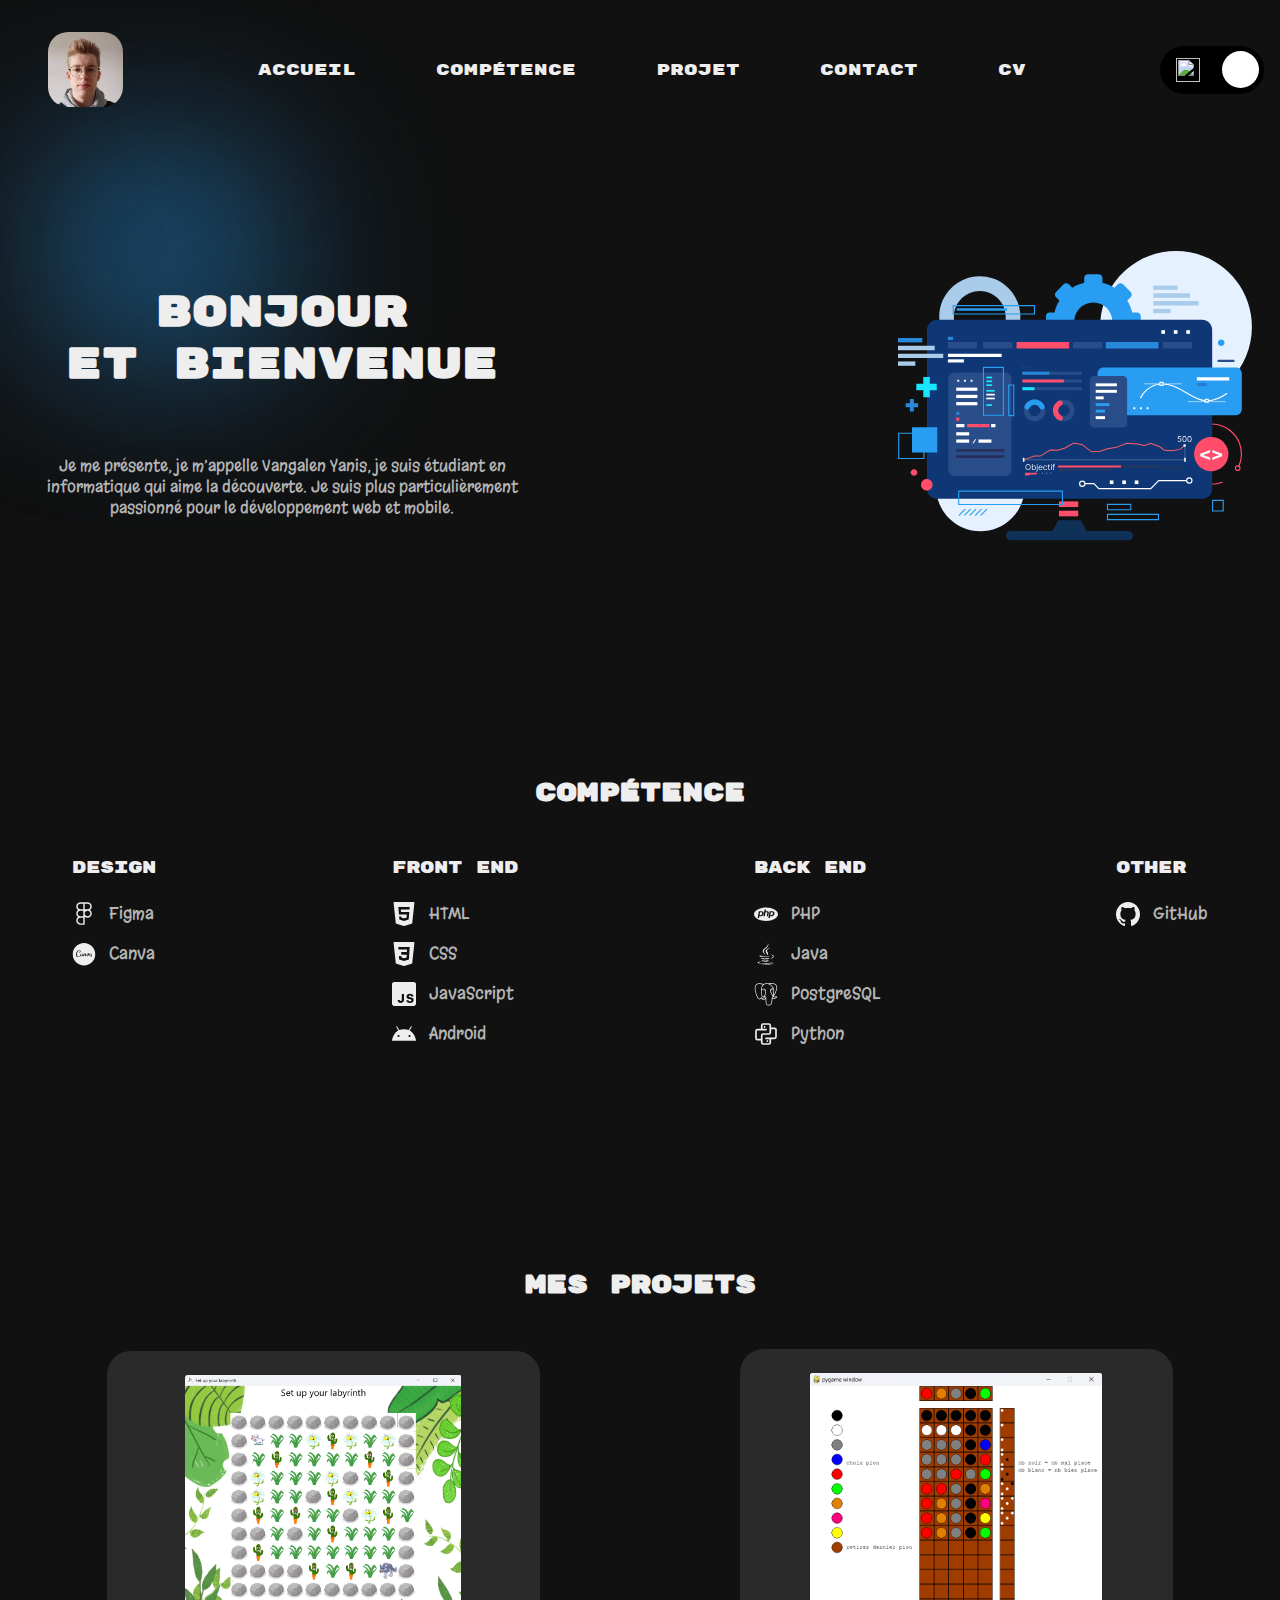
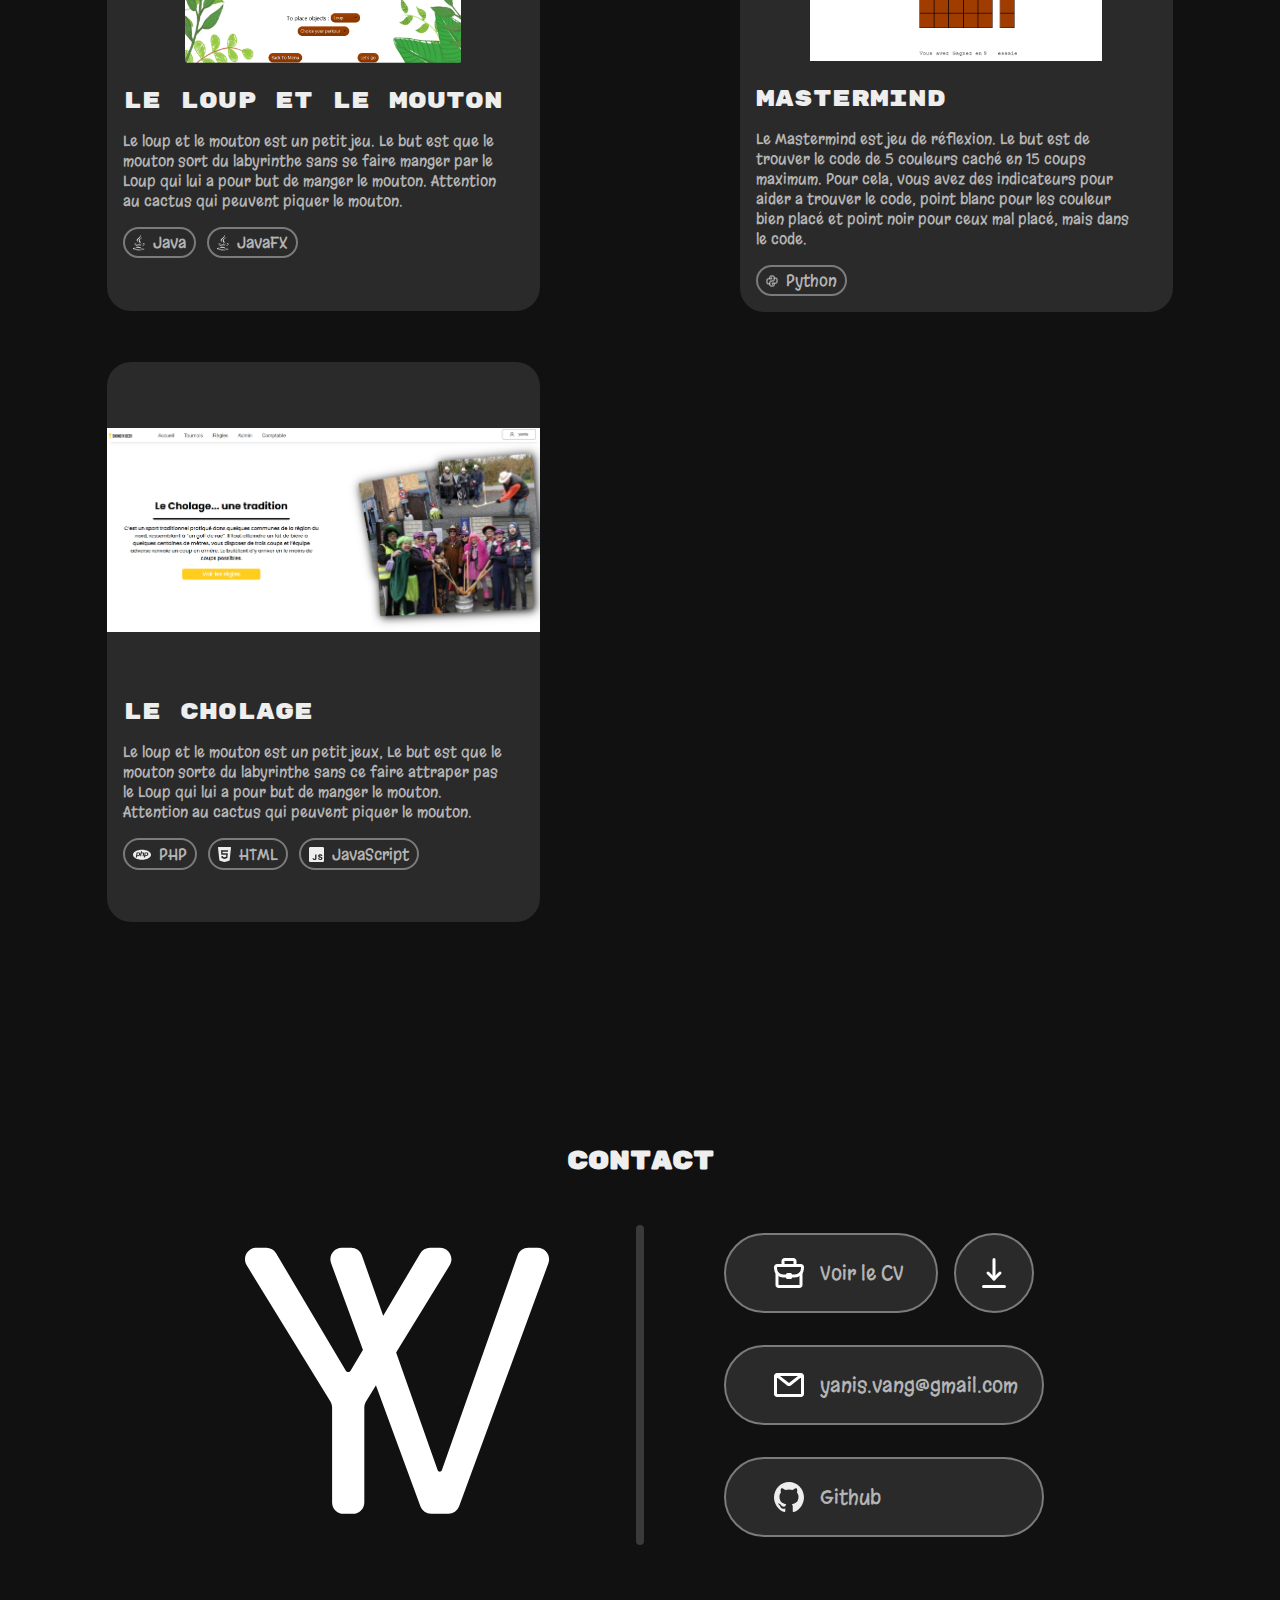
==== index.html @ 0058ab24 "Bug bouton darkmode régler" ====
<!DOCTYPE html>
<html lang="fr">
<head>
    <meta charset="UTF-8">
    <meta name="viewport" content="width=device-width, initial-scale=1.0">
    <link rel="stylesheet" href="style.css">
    <link rel="shortcut icon" href="images/Vector.svg" type="image/x-icon">
    <title>Portfolio</title>
    <script src="script.js"></script>
</head>
<body>
<!--
    <div class="cursor" id="cursor"></div>-->
    <nav id="top">
        <div class="nav-picture">
            <div id="menu"></div>
            <a href="#">
                <img src="images/Photo.jpeg" id="imgHead">
            </a>
        </div>


        <ul class="nav-link">
            <li id="link1" class="link"><a onclick="script.scrollTo(1)" href="#">Accueil</a></li>
            <li id="link2" class="link"><a onclick="script.scrollTo(2)" href="#">Compétence</a></li>
            <li id="link3" class="link"><a onclick="script.scrollTo(3)" href="#">Projet</a></li>
            <li id="link4" class="link"><a onclick="script.scrollTo(4)" href="#">Contact</a></li>
            <li class="link"><a href="CV.html">CV</a></li>
        </ul>
        <div id="darkMode" onclick="script.changeMode()">
            <img src="images/moon.svg" id="imgMoonBtnDarkMode">
            <div id="darkModeBtn" class="modeDark"></div>
            <img src="images/sun.svg" id="imgSunBtnDarkMode">
        </div>
    </nav>

    <header id="head" class="header">
        <div class="info">
            <h1>Bonjour <br> et bienvenue</h1>
            <p>Je me présente, je m’appelle Vangalen Yanis, je suis étudiant en informatique qui aime la découverte. Je suis plus particulièrement passionné pour le développement web et mobile.</p>
        </div>
        <div class="header-picture">
            <img src="images/OBJECTS.svg">
        </div>
        <div class="container">
            <div class="box" id="box1"></div>
            <div class="box" id="box2"></div>
        </div>
    </header>

    <section id="competence" class="competence">
        <h1 class="competenceTitle">Compétence</h1>
        <div class="competenceInfo">
            <div class="competenceCat">
                <p class="classTitle">design</p>
                <div class="item">
                    <svg width="11" height="17" viewBox="0 0 11 17" fill="none" xmlns="http://www.w3.org/2000/svg">
                        <path d="M8 5.67218H3M8 5.67218C8.66304 5.67218 9.29893 5.40879 9.76777 4.93995C10.2366 4.47111 10.5 3.83522 10.5 3.17218C10.5 2.50914 10.2366 1.87325 9.76777 1.40441C9.29893 0.935572 8.66304 0.67218 8 0.67218H3M8 5.67218C8.66304 5.67218 9.29893 5.93557 9.76777 6.40441C10.2366 6.87325 10.5 7.50914 10.5 8.17218C10.5 8.83522 10.2366 9.47111 9.76777 9.93995C9.29893 10.4088 8.66304 10.6722 8 10.6722C7.33696 10.6722 6.70107 10.4088 6.23223 9.93995C5.76339 9.47111 5.5 8.83522 5.5 8.17218C5.5 7.50914 5.76339 6.87325 6.23223 6.40441C6.70107 5.93557 7.33696 5.67218 8 5.67218ZM3 5.67218C2.33696 5.67218 1.70107 5.40879 1.23223 4.93995C0.763392 4.47111 0.5 3.83522 0.5 3.17218C0.5 2.50914 0.763392 1.87325 1.23223 1.40441C1.70107 0.935572 2.33696 0.67218 3 0.67218M3 5.67218H5.5M3 5.67218C2.33696 5.67218 1.70107 5.93557 1.23223 6.40441C0.763392 6.87325 0.5 7.50914 0.5 8.17218C0.5 8.83522 0.763392 9.47111 1.23223 9.93995C1.70107 10.4088 2.33696 10.6722 3 10.6722M3 0.67218H5.5V5.67218M5.5 5.67218V10.6722M3 10.6722H5.5M3 10.6722C2.33696 10.6722 1.70107 10.9356 1.23223 11.4044C0.763392 11.8733 0.5 12.5091 0.5 13.1722C0.5 13.8352 0.763392 14.4711 1.23223 14.9399C1.70107 15.4088 2.33696 15.6722 3 15.6722H5.5V10.6722" stroke="#EEEEEE" stroke-linecap="round" stroke-linejoin="round"/>
                    </svg>
                    <p>Figma</p>
                </div>
                <div class="item">
                    <svg width="15" height="16" viewBox="0 0 15 16" fill="none" xmlns="http://www.w3.org/2000/svg">
                        <path d="M7.5 0.67218C3.35813 0.67218 0 4.03031 0 8.17218C0 12.3141 3.35813 15.6722 7.5 15.6722C11.6419 15.6722 15 12.3141 15 8.17218C15 4.03031 11.6419 0.67218 7.5 0.67218ZM4.35125 5.47218C4.8225 5.47218 5.18687 5.81531 5.22937 6.22218C5.2725 6.58656 5.1225 6.90781 4.71563 7.10093C4.50125 7.20781 4.41562 7.20843 4.3725 7.14405C4.35125 7.10093 4.3725 7.05843 4.41563 7.01531C4.80125 6.69406 4.80125 6.43656 4.75812 6.07281C4.73688 5.83656 4.56563 5.68655 4.39375 5.68655C3.64375 5.68655 2.5725 7.35781 2.7225 8.57968C2.78688 9.05093 3.06562 9.60843 3.66562 9.60843C3.85812 9.60843 4.07188 9.54405 4.26562 9.45843C4.57812 9.29343 4.765 9.16468 4.95125 8.95843C4.90562 8.40531 5.39125 7.67968 6.10812 7.67968C6.43 7.67968 6.68687 7.80781 6.70812 8.04406C6.75062 8.36531 6.4725 8.4078 6.38687 8.4078C6.30125 8.4078 6.15062 8.38655 6.15062 8.30155C6.12937 8.2153 6.34375 8.25781 6.3225 8.06531C6.30062 7.93656 6.1725 7.89406 6.04375 7.89406C5.59375 7.89406 5.33687 8.51531 5.40063 8.90093C5.4225 9.07281 5.50812 9.24406 5.68 9.24406C5.80813 9.24406 6.00125 9.05031 6.06563 8.77218C6.10813 8.57968 6.28 8.45093 6.43 8.45093C6.49375 8.45093 6.53625 8.47218 6.55813 8.55781V8.64406C6.53688 8.72968 6.4725 8.98656 6.49437 9.05093C6.49437 9.09406 6.51562 9.15781 6.60063 9.15781C6.65812 9.15781 6.87313 9.04531 7.08625 8.87093C7.15938 8.50218 7.24437 8.05968 7.24437 8.0228C7.26562 7.8728 7.33 7.72281 7.63 7.72281C7.69438 7.72281 7.73688 7.74405 7.75813 7.82968V7.91593L7.67313 8.30155C7.95125 7.93718 8.35875 7.68031 8.61562 7.68031C8.72312 7.68031 8.80875 7.74406 8.80875 7.85156C8.80875 7.91593 8.80875 8.0228 8.76562 8.1303C8.68 8.36593 8.5725 8.7303 8.50812 9.05155C8.50812 9.13718 8.53 9.22281 8.6375 9.22281C8.74437 9.22281 9.06563 9.09406 9.3225 8.75156L9.32687 8.74906C9.32563 8.70656 9.3225 8.6653 9.3225 8.6228C9.3225 8.36593 9.34438 8.15156 9.3875 8.00156C9.43 7.83031 9.64438 7.68031 9.77313 7.68031C9.8375 7.68031 9.90125 7.72343 9.90125 7.78718C9.90125 7.80905 9.90125 7.85156 9.88 7.87281C9.79437 8.15156 9.73 8.40843 9.73 8.66593C9.73 8.81593 9.75125 9.02968 9.79375 9.15843C9.79375 9.17968 9.81562 9.20156 9.8375 9.20156C9.88 9.20156 10.18 8.92343 10.3938 8.55906C10.2013 8.43031 10.0938 8.21593 10.0938 7.95906C10.0938 7.50906 10.3725 7.27343 10.63 7.27343C10.8444 7.27343 11.0156 7.42343 11.0156 7.72343C11.0156 7.91593 10.9513 8.12968 10.8444 8.32343H10.9081C10.9761 8.32564 11.0438 8.31342 11.1067 8.28756C11.1696 8.26171 11.2263 8.22281 11.2731 8.17343C11.2928 8.14096 11.3221 8.11541 11.3569 8.10031C11.5662 7.83468 11.8756 7.63781 12.2381 7.63781C12.5381 7.63781 12.8156 7.76593 12.8375 8.00156C12.88 8.32343 12.6012 8.38781 12.5156 8.38781L12.5144 8.38656C12.4281 8.38656 12.2788 8.36468 12.2788 8.27906C12.2788 8.19343 12.4719 8.23656 12.45 8.04406C12.4288 7.91531 12.3 7.87218 12.1713 7.87218C11.7425 7.87218 11.465 8.42906 11.5287 8.87906C11.55 9.05093 11.6356 9.24343 11.8069 9.24343C11.9356 9.24343 12.1287 9.05093 12.2144 8.77218C12.2569 8.60093 12.4288 8.45093 12.5787 8.45093C12.6431 8.45093 12.685 8.47218 12.7069 8.55781C12.7069 8.60093 12.7069 8.68655 12.6213 8.96531C12.515 9.15781 12.5144 9.2653 12.5356 9.35093C12.5569 9.52218 12.6425 9.65093 12.7288 9.71531C12.75 9.73656 12.7712 9.77906 12.7712 9.77906C12.7712 9.82218 12.75 9.8653 12.6856 9.8653C12.6644 9.8653 12.6431 9.8653 12.6213 9.84343C12.3 9.71531 12.1713 9.50093 12.1281 9.28656C12 9.43655 11.85 9.52218 11.6781 9.52218C11.4 9.52218 11.1219 9.26531 11.0781 8.94343C11.0658 8.80644 11.0818 8.66839 11.125 8.53781C10.9981 8.61906 10.8612 8.66468 10.7356 8.66468H10.6294C10.35 9.07218 10.05 9.35093 9.83562 9.47906C9.76283 9.51781 9.68237 9.54 9.6 9.54405C9.5575 9.54405 9.49312 9.52218 9.47187 9.47906C9.4125 9.38406 9.37438 9.23406 9.35125 9.06218C9.05062 9.39155 8.63562 9.56531 8.44312 9.56531C8.22875 9.56531 8.10063 9.43655 8.07938 9.22155V8.98656C8.14313 8.51531 8.315 8.23656 8.315 8.15093C8.31441 8.13962 8.3097 8.12892 8.30175 8.12086C8.2938 8.1128 8.28317 8.10793 8.27187 8.10718C8.12187 8.10718 7.62937 8.62218 7.54313 8.96531L7.47875 9.24343C7.43625 9.43655 7.24312 9.56531 7.115 9.56531C7.05062 9.56531 7.0075 9.54343 6.98625 9.45781V9.37218L7.015 9.22656C6.74313 9.42031 6.47125 9.54405 6.34312 9.54405C6.15063 9.54405 6.04313 9.43655 6.02187 9.28656C5.89313 9.45781 5.74375 9.54405 5.55062 9.54405C5.33062 9.54405 5.11562 9.39406 5.01188 9.17343C4.85938 9.34531 4.685 9.51906 4.47937 9.65093C4.17937 9.84406 3.83687 9.99406 3.42937 9.99406C3.06562 9.99406 2.74375 9.80093 2.5725 9.62968C2.315 9.39406 2.16563 9.02968 2.14375 8.68655C2.01562 7.63656 2.65812 6.28656 3.64375 5.68655C3.88 5.55843 4.11562 5.47218 4.35125 5.47218ZM10.4575 7.52906C10.3925 7.52906 10.35 7.63656 10.35 7.74343C10.35 7.91468 10.4356 8.10781 10.5431 8.21531C10.585 8.09838 10.6066 7.97514 10.6069 7.85093C10.6069 7.63656 10.5219 7.52906 10.4575 7.52906Z" fill="#EEEEEE"/>
                    </svg>
                    <p>Canva</p>
                </div>
            </div>
            <div class="competenceCat">
                <p class="classTitle">front end</p>
                <div class="item">
                    <svg width="13" height="15" viewBox="0 0 13 15" fill="none" xmlns="http://www.w3.org/2000/svg">
                        <path d="M12.8452 0.208472C12.7296 0.0757512 12.5647 0 12.3919 0H0.608463C0.43566 0 0.270766 0.0757512 0.155159 0.208472C0.039551 0.341194 -0.0152106 0.518364 0.00365169 0.694908L1.34348 13.105C1.37026 13.3573 1.54367 13.5682 1.78097 13.6377L6.33226 14.9756C6.38703 14.9919 6.44361 15 6.49959 15C6.55557 15 6.61216 14.9919 6.66692 14.9756L11.2182 13.6377C11.4555 13.5682 11.6283 13.3573 11.6557 13.105L12.9961 0.694908C13.0156 0.518364 12.9608 0.341194 12.8452 0.208472ZM9.92523 4.6515H4.49167L4.62066 6.24291H9.79441L9.40621 10.9445L6.50203 11.8948L6.47343 11.8854L3.60149 10.9432L3.4445 9.02755H4.85127L4.91272 9.77191L6.51724 10.1356L8.09376 9.77129L8.26109 7.75981H3.33863L2.95773 3.13022H10.0518L9.92523 4.6515Z" fill="#EEEEEE"/>
                    </svg>
                    <p>HTML</p>
                </div>
                <div class="item">
                    <svg width="13" height="15" viewBox="0 0 13 15" fill="none" xmlns="http://www.w3.org/2000/svg">
                        <path d="M12.8452 0.208472C12.7296 0.0757512 12.5647 0 12.3919 0H0.608463C0.43566 0 0.270766 0.0757512 0.155159 0.208472C0.039551 0.341194 -0.0152106 0.518364 0.00365169 0.694908L1.34348 13.105C1.37026 13.3573 1.54367 13.5682 1.78097 13.6377L6.33226 14.9756C6.38703 14.9919 6.44361 15 6.49959 15C6.55557 15 6.61216 14.9919 6.66692 14.9756L11.2182 13.6377C11.4555 13.5682 11.6283 13.3573 11.6557 13.105L12.9961 0.694908C13.0156 0.518364 12.9608 0.341194 12.8452 0.208472ZM9.85648 6.30676L9.5851 10.8675L6.51967 11.8986L3.45424 10.8675L3.33802 8.68635H4.8896L4.92854 9.67801L6.51967 10.2333L8.1108 9.67801L8.22701 7.89378H4.81233L4.73505 6.30739H8.3049L8.42111 4.72099H3.06604L2.94982 3.13397H10.0506L9.85648 6.30676Z" fill="#EEEEEE"/>
                    </svg>
                    <p>CSS</p>
                </div>
                <div class="item">
                    <svg width="15" height="15" viewBox="0 0 15 15" fill="none" xmlns="http://www.w3.org/2000/svg">
                        <path d="M13.6364 0H1.36364C0.610227 0 0 0.610227 0 1.36364V13.6364C0 14.3898 0.610227 15 1.36364 15H13.6364C14.3898 15 15 14.3898 15 13.6364V1.36364C15 0.610227 14.3898 0 13.6364 0ZM7.5 11.1682C7.5 12.3798 6.75682 13.0589 5.52273 13.0589C4.30364 13.0589 3.52705 12.3464 3.52705 11.1941H4.84773C4.85114 11.6216 5.10614 11.8916 5.50023 11.8916C5.90523 11.8916 6.12273 11.6366 6.12273 11.1566V7.49864H7.5V11.1682ZM11.237 13.0589C9.86727 13.0589 9.00545 12.4139 8.98227 11.3707H10.2955C10.3289 11.7648 10.7223 12.0157 11.293 12.0157C11.807 12.0157 12.1602 11.7682 12.1602 11.4116C12.1602 11.1116 11.9236 10.95 11.3045 10.8266L10.592 10.6841C9.60136 10.4966 9.09136 9.95659 9.09136 9.105C9.09136 8.04682 9.93955 7.35273 11.2445 7.35273C12.5127 7.35273 13.3902 8.03932 13.4127 9.04091H12.1411C12.1111 8.65841 11.747 8.39182 11.2623 8.39182C10.7789 8.39182 10.4605 8.62091 10.4605 8.98091C10.4605 9.2775 10.7005 9.45 11.2705 9.5625L11.9673 9.6975C13.037 9.90409 13.517 10.3875 13.517 11.2466C13.5177 12.3764 12.6552 13.0589 11.237 13.0589Z" fill="#EEEEEE"/>
                    </svg>
                    <p>JavaScript</p>
                </div>
                <div class="item">
                    <svg width="17" height="11" viewBox="0 0 17 11" fill="none" xmlns="http://www.w3.org/2000/svg">
                        <path d="M17 10.2H0C0.16892 8.61916 0.705871 7.1034 1.56542 5.78099C2.22645 4.7314 3.11347 3.85212 4.15792 3.21111L4.44833 3.04367L3.0175 0.561161C2.96784 0.47714 2.95263 0.376304 2.9752 0.280771C2.99777 0.185238 3.05629 0.102806 3.13792 0.0515546C3.17827 0.0267635 3.22303 0.0104794 3.26958 0.00365178C3.31612 -0.00317583 3.36352 -0.000410269 3.40902 0.0117874C3.45451 0.023985 3.49719 0.0453704 3.53455 0.0746964C3.57192 0.104022 3.60324 0.140702 3.62667 0.182596L5.1 2.73063C6.18985 2.28304 7.35479 2.0604 8.52833 2.07542C9.68116 2.06096 10.8251 2.28374 11.8929 2.73063L13.3592 0.182596C13.3832 0.14031 13.4152 0.103436 13.4534 0.074182C13.4916 0.0449277 13.5352 0.0238941 13.5815 0.0123397C13.6278 0.000785255 13.6758 -0.00105256 13.7228 0.00693643C13.7698 0.0149254 13.8148 0.0325771 13.855 0.0588348C13.9354 0.111262 13.9925 0.194224 14.0137 0.289664C14.0349 0.385105 14.0186 0.485299 13.9683 0.568441L12.5375 3.05823L12.8917 3.26207C13.9326 3.92811 14.812 4.82944 15.4629 5.89747C16.2761 7.19842 16.8009 8.66731 17 10.2ZM11.6875 6.93852C11.6875 7.1316 11.7621 7.31677 11.895 7.4533C12.0278 7.58983 12.208 7.66653 12.3958 7.66653C12.5837 7.66653 12.7639 7.58983 12.8967 7.4533C13.0295 7.31677 13.1042 7.1316 13.1042 6.93852C13.1042 6.74544 13.0295 6.56027 12.8967 6.42374C12.7639 6.28721 12.5837 6.21051 12.3958 6.21051C12.208 6.21051 12.0278 6.28721 11.895 6.42374C11.7621 6.56027 11.6875 6.74544 11.6875 6.93852ZM3.89583 6.93852C3.89583 7.1316 3.97046 7.31677 4.1033 7.4533C4.23614 7.58983 4.41631 7.66653 4.60417 7.66653C4.79203 7.66653 4.9722 7.58983 5.10503 7.4533C5.23787 7.31677 5.3125 7.1316 5.3125 6.93852C5.3125 6.74544 5.23787 6.56027 5.10503 6.42374C4.9722 6.28721 4.79203 6.21051 4.60417 6.21051C4.41631 6.21051 4.23614 6.28721 4.1033 6.42374C3.97046 6.56027 3.89583 6.74544 3.89583 6.93852Z" fill="#EEEEEE"/>
                    </svg>
                    <p>Android</p>
                </div>
            </div>
            <div class="competenceCat">
                <p class="classTitle">back end</p>
                <div class="item">
                    <svg width="18" height="11" viewBox="0 0 18 11" fill="none" xmlns="http://www.w3.org/2000/svg">
                        <path d="M5.25881 4.25167H4.5495L4.16306 6.34946H4.79306C5.20875 6.34946 5.51925 6.26629 5.72456 6.09934C5.9265 5.93537 6.06431 5.65673 6.13462 5.26997C6.20438 4.89865 6.17231 4.63546 6.04406 4.481C5.91187 4.3295 5.65088 4.25167 5.25881 4.25167ZM9 0.67218C4.02806 0.67218 0 2.91256 0 5.67218C0 8.4318 4.02806 10.6722 9 10.6722C13.9719 10.6722 18 8.4318 18 5.67218C18 2.91256 13.9719 0.67218 9 0.67218ZM6.55369 6.57582C6.36019 6.77365 6.12337 6.92218 5.868 7.0113C5.616 7.09507 5.29425 7.14141 4.90444 7.14141H4.01625L3.77325 8.4722H2.73881L3.66188 3.4627H5.64806C6.246 3.4627 6.6825 3.62667 6.95756 3.95759C7.23038 4.28851 7.31531 4.7531 7.20337 5.3472C7.16287 5.58247 7.08356 5.80823 6.97556 6.01914C6.867 6.21935 6.72975 6.4059 6.55312 6.57582H6.55369ZM9.57431 7.14141L9.98156 4.92361C10.0283 4.6723 10.0108 4.50001 9.92812 4.40614C9.84937 4.31643 9.67612 4.27009 9.41287 4.27009H8.59556L8.0685 7.14141H7.04025L7.96275 2.12893H8.98819L8.74237 3.4627H9.65644C10.2341 3.4627 10.629 3.56786 10.8461 3.77817C11.0661 3.99205 11.1302 4.33485 11.0458 4.80894L10.6144 7.142L9.57431 7.14141ZM15.2691 5.3472C15.2286 5.58247 15.1521 5.80823 15.0413 6.01914C14.9355 6.21935 14.7954 6.4059 14.6222 6.57582C14.4259 6.77068 14.1919 6.92218 13.9337 7.0113C13.6817 7.09507 13.3594 7.14141 12.9701 7.14141H12.0853L11.8395 8.4722H10.8051L11.7281 3.4627H13.7143C14.3123 3.4627 14.7487 3.62667 15.0238 3.96115C15.2966 4.2891 15.381 4.7531 15.2691 5.3472ZM13.3245 4.25167H12.618L12.2316 6.34946H12.8588C13.2773 6.34946 13.5878 6.26629 13.7903 6.09934C13.995 5.93537 14.1328 5.65673 14.2037 5.26997C14.2734 4.89865 14.2414 4.63546 14.1092 4.481C13.9809 4.3295 13.7171 4.25167 13.3245 4.25167Z" fill="#EEEEEE"/>
                    </svg>
                    <p>PHP</p>
                </div>
                <div class="item">
                    <svg width="12" height="17" viewBox="0 0 12 17" fill="none" xmlns="http://www.w3.org/2000/svg">
                        <path d="M3.69258 12.6889C3.69258 12.6889 3.09818 13.0351 4.11458 13.1512C5.34612 13.293 5.97597 13.2731 7.33183 13.0147C7.33183 13.0147 7.68779 13.2401 8.18652 13.4348C5.1441 14.7377 1.30186 13.3566 3.69209 12.6889H3.69258ZM3.32011 10.9892C3.32011 10.9892 2.65238 11.4821 3.66927 11.5856C4.98773 11.722 6.02405 11.7351 7.82231 11.3889C7.82231 11.3889 8.07046 11.6395 8.46284 11.7779C4.78523 12.8525 0.687066 11.8614 3.32011 10.9892ZM6.45382 8.10365C7.20217 8.96611 6.25618 9.74262 6.25618 9.74262C6.25618 9.74262 8.15836 8.75827 7.28569 7.52964C6.46936 6.38115 5.84194 5.81249 9.23061 3.84669C9.23061 3.84669 3.91159 5.17486 6.45334 8.10414L6.45382 8.10365ZM10.4757 13.9486C10.4757 13.9486 10.9162 14.3099 9.99255 14.5911C8.23703 15.1219 2.6854 15.2811 1.14258 14.611C0.58897 14.3706 1.6282 14.0345 1.95454 13.9661C2.29593 13.8903 2.49066 13.9059 2.49066 13.9059C1.87344 13.4707 -1.49532 14.7581 0.778848 15.1272C6.98315 16.1339 12.0866 14.6746 10.4757 13.9486ZM3.97812 9.22641C3.97812 9.22641 1.15326 9.89657 2.97629 10.1394C3.74794 10.2428 5.28348 10.2205 6.71509 10.0991C7.88301 10 9.05724 9.79021 9.05724 9.79021C9.05724 9.79021 8.64495 9.96698 8.34629 10.1724C5.47773 10.9261 -0.0632199 10.5745 1.53253 9.80333C2.88062 9.15308 3.97812 9.22641 3.97812 9.22641ZM9.04413 12.059C11.9579 10.5415 10.6098 9.08703 9.67155 9.28468C9.44088 9.32985 9.33745 9.37355 9.33745 9.37355C9.33745 9.37355 9.42097 9.23903 9.5856 9.18124C11.447 8.52614 12.8786 11.1106 8.98586 12.1353C8.98586 12.1329 9.03199 12.0945 9.04413 12.059ZM7.28618 0.67218C7.28618 0.67218 8.90039 2.2859 5.75356 4.76937C3.23221 6.76236 5.17907 7.89823 5.75356 9.19581C4.28164 7.86764 3.20162 6.69972 3.92519 5.61192C4.98967 4.01083 7.93643 3.23675 7.28618 0.67218ZM4.26367 16.164C7.06134 16.3408 11.3581 16.063 11.4625 14.7402C11.4625 14.7402 11.2649 15.2408 9.14757 15.64C6.76025 16.0902 3.8135 16.0368 2.06575 15.7488C2.06575 15.7488 2.42511 16.0445 4.26318 16.164H4.26367Z" fill="#EEEEEE"/>
                    </svg>
                    <p>Java</p>
                </div>
                <div class="item">
                    <svg width="15" height="16" viewBox="0 0 15 16" fill="none" xmlns="http://www.w3.org/2000/svg">
                        <path d="M14.9317 9.75661C14.7656 9.57122 14.4819 9.62191 14.2626 9.66392C13.7354 9.75461 13.1618 9.85998 12.6512 9.64858C13.5631 8.26151 14.2806 6.74706 14.6819 5.14859C14.8279 4.54108 14.9407 3.91956 14.9192 3.29404C14.9033 2.94394 14.8528 2.57116 14.6307 2.28108C14.0813 1.58287 13.285 1.07405 12.4069 0.846653C11.3103 0.559902 10.134 0.64526 9.05537 0.966688C8.96612 0.984027 8.87825 0.945349 8.79107 0.934679C7.81203 0.743289 6.73266 0.818645 5.8837 1.36481C4.86453 1.01137 3.76925 0.797972 2.68435 0.907337C1.8776 0.988028 1.06738 1.34947 0.604502 2.01166C0.0191548 2.83791 -0.0604136 3.89288 0.032993 4.86117C0.22119 6.14688 0.546383 7.41259 0.960139 8.64695C1.23275 9.41651 1.53303 10.1921 2.01805 10.8643C2.26437 11.1944 2.59164 11.5271 3.03238 11.5791C3.424 11.6252 3.77825 11.3911 4.01834 11.1137C4.43348 10.6349 4.86038 10.1647 5.3032 9.70993C5.59241 9.84664 5.90653 9.92533 6.22758 9.94867C6.05391 10.1474 5.91069 10.4068 5.63393 10.4848C5.26099 10.6235 4.8244 10.6049 4.49575 10.8443C4.30617 10.975 4.29717 11.2597 4.46738 11.4098C4.77528 11.6979 5.22916 11.7599 5.63877 11.7932C6.21927 11.8359 6.806 11.6478 7.24674 11.2811C7.24398 12.1707 7.24813 13.0629 7.35191 13.9478C7.40381 14.466 7.63559 14.9822 8.04451 15.3309C8.42989 15.655 8.97926 15.7224 9.46844 15.6403C9.94862 15.5523 10.4419 15.4136 10.817 15.0975C11.2155 14.7588 11.3857 14.2473 11.4646 13.7565C11.6078 12.8769 11.7164 11.9933 11.8202 11.1097C12.8463 11.2764 14.0073 11.087 14.7739 10.3648C14.9379 10.2161 15.0936 9.95867 14.9317 9.75661ZM12.6546 1.39148C13.2704 1.61688 13.8177 2.00833 14.2287 2.50381C14.4245 2.74054 14.4494 3.05864 14.4619 3.34939C14.4709 4.04293 14.3256 4.7278 14.1408 5.39466C13.7873 6.62902 13.2504 7.81204 12.5758 8.9137C12.5093 9.0224 12.4367 9.12709 12.3564 9.22646C12.3502 9.19645 12.3377 9.1351 12.3315 9.10442C12.4152 8.89236 12.5377 8.6923 12.5854 8.4669C12.7543 7.83138 12.6117 7.17719 12.5509 6.53766C12.4872 5.93415 12.701 5.34665 12.6955 4.74447C12.7197 4.44972 12.5986 4.17097 12.481 3.90622C12.0555 2.98928 11.3788 2.17371 10.5104 1.61355C10.2987 1.4735 10.0621 1.37548 9.85106 1.23477C10.7741 1.04404 11.7642 1.06805 12.6539 1.39081L12.6546 1.39148ZM12.0921 6.539C12.1461 7.25321 12.3613 8.0201 12.0119 8.69763C11.5434 7.79937 10.938 6.94178 10.727 5.94149C10.6675 5.62339 10.6523 5.22061 10.9456 4.99921C11.3179 4.74447 11.8043 4.80182 12.2347 4.82716C12.216 5.4 12.0333 5.96216 12.0928 6.539H12.0921ZM3.71805 10.7702C3.54992 10.961 3.32298 11.1884 3.03653 11.1317C2.70165 11.0383 2.48855 10.7436 2.30173 10.4788C1.79734 9.70126 1.49359 8.823 1.21476 7.95141C0.902711 6.91978 0.639789 5.87147 0.488263 4.80582C0.412846 3.99491 0.459895 3.12532 0.890257 2.40311C1.21268 1.85628 1.81394 1.50751 2.44565 1.39348C3.45721 1.20609 4.49437 1.40482 5.4651 1.69024C5.03682 2.1437 4.70332 2.67786 4.5089 3.2627C4.2439 4.0436 4.12282 4.87451 4.18647 5.69542C4.22314 6.27359 4.20723 6.85442 4.12351 7.42793C4.01834 8.17681 4.33039 8.94704 4.90743 9.45252C4.51443 9.89532 4.09791 10.3174 3.71736 10.7709L3.71805 10.7702ZM4.60369 8.08745C4.50474 7.66333 4.63413 7.23654 4.64866 6.81174C4.68256 6.33094 4.64728 5.84946 4.63759 5.36865C5.10393 5.0779 5.64915 4.8505 6.21443 4.88184C6.5071 4.89385 6.77694 5.09324 6.84752 5.37132C7.10421 6.35628 7.18378 7.4526 6.69184 8.38554C6.52025 8.74565 6.38118 9.11842 6.26148 9.49654C5.44365 9.50454 4.74829 8.83768 4.60369 8.08745ZM7.14849 10.7242C6.6351 11.3944 5.60763 11.5225 4.86522 11.1577C5.23124 10.9943 5.65953 11.007 6.01309 10.8056C6.35489 10.6282 6.4905 10.2381 6.81016 10.0374C7.15818 9.99002 7.41211 10.4882 7.14919 10.7236L7.14849 10.7242ZM11.5517 9.94133C11.3566 10.2441 11.4251 10.6135 11.3774 10.9496C11.2653 11.8919 11.1553 12.8355 10.9962 13.7718C10.9207 14.2206 10.7229 14.6974 10.2835 14.9208C9.83307 15.1415 9.30999 15.2802 8.80352 15.2049C8.32265 15.1235 8.0196 14.6914 7.88329 14.2706C7.78366 13.9178 7.77328 13.5491 7.74491 13.1856C7.69648 12.3087 7.69579 11.4298 7.71931 10.5522C7.73938 10.2094 7.55672 9.85264 7.23913 9.68592C7.08553 9.60257 6.90564 9.59123 6.73405 9.57789C6.86897 8.93304 7.2765 8.37621 7.41626 7.73202C7.59754 6.93511 7.49721 6.10554 7.31178 5.31864C7.22114 4.92586 6.91117 4.57842 6.4988 4.48306C5.86364 4.32901 5.22294 4.56842 4.65489 4.82449C4.72684 3.9349 4.97385 3.02396 5.53914 2.30175C5.95497 1.76426 6.59982 1.40548 7.28826 1.31946C8.42436 1.18008 9.6172 1.48151 10.5201 2.16638C11.266 2.73454 11.8555 3.5041 12.1731 4.36969C11.6452 4.35169 11.0467 4.33101 10.6198 4.68445C10.2323 4.99921 10.1825 5.53604 10.2697 5.98684C10.4717 7.05915 11.1283 7.97075 11.6126 8.93504C11.7413 9.1611 11.9143 9.35849 12.079 9.56122C11.8832 9.65658 11.6645 9.74794 11.5531 9.942L11.5517 9.94133ZM12.9106 10.6996C12.5619 10.7396 12.1994 10.7516 11.8631 10.6402C11.8645 10.4568 11.8541 10.2394 12.007 10.1027C12.1281 10.0167 12.3004 9.93733 12.4401 10.0314C13.0352 10.3334 13.7271 10.1861 14.3602 10.1121C13.9734 10.4748 13.4379 10.6442 12.9106 10.6996ZM11.0826 5.13325C10.9588 5.23128 11.0923 5.37799 11.1989 5.424C11.457 5.57004 11.8105 5.36598 11.8188 5.0819C11.5857 4.9772 11.2937 4.98787 11.0826 5.13325ZM6.51471 5.58672C6.62473 5.5267 6.74097 5.36198 6.61366 5.26262C6.43238 5.12058 6.16876 5.09324 5.94805 5.15059C5.87678 5.17459 5.80206 5.22128 5.81659 5.3053C5.86779 5.59072 6.26425 5.7641 6.51402 5.58672H6.51471Z" fill="#EEEEEE"/>
                    </svg>
                    <p>PostgreSQL</p>
                </div>
                <div class="item">
                    <svg width="12" height="12" viewBox="0 0 12 12" fill="none" xmlns="http://www.w3.org/2000/svg">
                        <path d="M4.92857 2.42857H5.64286M3.85714 3.5V1.71429C3.85714 1.3198 4.17694 1 4.57143 1H7.42857C7.82307 1 8.14286 1.3198 8.14286 1.71429V5.28571C8.14286 5.6802 7.82307 6 7.42857 6H4.57143C4.17694 6 3.85714 6.3198 3.85714 6.71429V10.2857C3.85714 10.6802 4.17694 11 4.57143 11H7.42857C7.82307 11 8.14286 10.6802 8.14286 10.2857V8.5M6.35714 3.85714H1.71429C1.3198 3.85714 1 4.17694 1 4.57143V8.14286C1 8.53736 1.3198 8.85714 1.71429 8.85714H3.85714M5.64286 8.14286H10.2857C10.6802 8.14286 11 7.82307 11 7.42857V3.85714C11 3.46266 10.6802 3.14286 10.2857 3.14286H8.14286M6.35714 9.57143H7.07143" stroke="#EEEEEE" stroke-width="0.84211"/>
                    </svg>
                    <p>Python</p>
                </div>
            </div>
            <div class="competenceCat">
                <p class="classTitle">other</p>
                <div class="item">
                    <svg width="15" height="15" viewBox="0 0 15 15" fill="none" xmlns="http://www.w3.org/2000/svg">
                        <path d="M7.5 0.000401754C5.53191 -0.020531 3.63639 0.777282 2.23004 2.2185C0.823695 3.65972 0.0215865 5.62642 0 7.68637C0.00758344 9.31432 0.507916 10.8979 1.42913 12.2096C2.35035 13.5213 3.64505 14.4936 5.12727 14.987C5.50227 15.0583 5.63864 14.8228 5.63864 14.6159C5.63864 14.4089 5.63864 13.9522 5.63864 13.3099C3.55227 13.7738 3.10909 12.2822 3.10909 12.2822C2.9702 11.814 2.67493 11.4138 2.27727 11.1547C1.59545 10.6837 2.33182 10.6908 2.33182 10.6908C2.56749 10.7238 2.79297 10.8122 2.99135 10.9494C3.18973 11.0866 3.35585 11.269 3.47727 11.483C3.68886 11.867 4.03605 12.1487 4.4441 12.2675C4.85215 12.3863 5.28845 12.3326 5.65909 12.1181C5.69721 11.7273 5.86629 11.3632 6.13636 11.0905C4.47273 10.8978 2.72727 10.2412 2.72727 7.29386C2.7124 6.52504 2.9838 5.7803 3.48409 5.21715C3.25625 4.55708 3.28315 3.83005 3.55909 3.1904C3.55909 3.1904 4.19318 2.98344 5.60455 3.97541C6.83311 3.63274 8.12598 3.63274 9.35455 3.97541C10.7864 2.98344 11.4 3.1904 11.4 3.1904C11.6759 3.83005 11.7028 4.55708 11.475 5.21715C11.9869 5.76998 12.273 6.50972 12.2727 7.27959C12.2727 10.2341 10.5136 10.8835 8.86364 11.0762C9.04431 11.2598 9.18387 11.483 9.27228 11.7298C9.3607 11.9766 9.39578 12.2408 9.375 12.5035V14.6087C9.375 14.6087 9.51136 15.0583 9.88636 14.9798C11.3644 14.4834 12.6547 13.5108 13.5731 12.201C14.4915 10.8911 14.9909 9.31104 15 7.68637C14.9784 5.62642 14.1763 3.65972 12.77 2.2185C11.3636 0.777282 9.46809 -0.020531 7.5 0.000401754Z" fill="#EEEEEE"/>
                    </svg>
                    <p>GitHub</p>
                </div>
            </div>
        </div>
    </section>

    <!--
    <section id="project" class="myProjects">
        <h1 class="projectTitle">mes projets</h1>
        <div class="allCard">
            <div class="card">
                <div class="cardPhoto"></div>
                <p class="cardTitle">le loup et le mouton</p>
                <p class="cardDesc"></p>
            </div>
            <div class="card">
                <div class="cardPhoto"></div>
                <p class="cardTitle">mastermind</p>
                <p class="cardDesc"></p>
            </div>
            <div class="card">
                <div class="cardPhoto"></div>
                <p class="cardTitle">le chôlage</p>
                <p class="cardDesc"></p>
            </div>
        </div>
    </section>
    <section id="project" class="myProjects">
        <h1 class="projectTitle">mes projets</h1>
        <div class="allCard">
            <div id="card1" class="card">
                <div class="blur">
                    <p class="cardTitle">le loup et le mouton</p>

                    <p class="test">Le loup et le mouton est un petit jeux, Le but est que le mouton sorte du labyrinthe sans ce faire attraper pas le Loup qui lui a pour but de manger le mouton.Attention au cactus qui peuvent piquer le mouton.</p>

                </div>
            </div>
            <div id="card2" class="card">
                <div class="blur">
                    <p class="cardTitle">Mastermind</p>
                </div>
            </div>
            <div id="card3" class="card">
                <p class="cardTitle"></p>
                <p class="cardDesc"></p>
            </div>
        </div>
    </section>
-->
    <section id="project" class="myProjects">
        <h1 class="projectTitle">mes projets</h1>
        <div class="allCard">
            <!-- Card 1 -->
            <div class="card">
                <div id="img1" class="imgCard"></div>
                <p class="cardTitle">Le loup et le mouton</p>
                <p class="cardDesc">Le loup et le mouton est un petit jeu.
                    Le but est que le mouton sort du labyrinthe sans se faire manger par le Loup qui lui a pour but de manger le mouton.
                    Attention au cactus qui peuvent piquer le mouton.</p>
                <div class="language">
                    <div class="lang">
                        <svg width="12" height="17" viewBox="0 0 12 17" fill="none" xmlns="http://www.w3.org/2000/svg">
                            <path d="M3.69258 12.6889C3.69258 12.6889 3.09818 13.0351 4.11458 13.1512C5.34612 13.293 5.97597 13.2731 7.33183 13.0147C7.33183 13.0147 7.68779 13.2401 8.18652 13.4348C5.1441 14.7377 1.30186 13.3566 3.69209 12.6889H3.69258ZM3.32011 10.9892C3.32011 10.9892 2.65238 11.4821 3.66927 11.5856C4.98773 11.722 6.02405 11.7351 7.82231 11.3889C7.82231 11.3889 8.07046 11.6395 8.46284 11.7779C4.78523 12.8525 0.687066 11.8614 3.32011 10.9892ZM6.45382 8.10365C7.20217 8.96611 6.25618 9.74262 6.25618 9.74262C6.25618 9.74262 8.15836 8.75827 7.28569 7.52964C6.46936 6.38115 5.84194 5.81249 9.23061 3.84669C9.23061 3.84669 3.91159 5.17486 6.45334 8.10414L6.45382 8.10365ZM10.4757 13.9486C10.4757 13.9486 10.9162 14.3099 9.99255 14.5911C8.23703 15.1219 2.6854 15.2811 1.14258 14.611C0.58897 14.3706 1.6282 14.0345 1.95454 13.9661C2.29593 13.8903 2.49066 13.9059 2.49066 13.9059C1.87344 13.4707 -1.49532 14.7581 0.778848 15.1272C6.98315 16.1339 12.0866 14.6746 10.4757 13.9486ZM3.97812 9.22641C3.97812 9.22641 1.15326 9.89657 2.97629 10.1394C3.74794 10.2428 5.28348 10.2205 6.71509 10.0991C7.88301 10 9.05724 9.79021 9.05724 9.79021C9.05724 9.79021 8.64495 9.96698 8.34629 10.1724C5.47773 10.9261 -0.0632199 10.5745 1.53253 9.80333C2.88062 9.15308 3.97812 9.22641 3.97812 9.22641ZM9.04413 12.059C11.9579 10.5415 10.6098 9.08703 9.67155 9.28468C9.44088 9.32985 9.33745 9.37355 9.33745 9.37355C9.33745 9.37355 9.42097 9.23903 9.5856 9.18124C11.447 8.52614 12.8786 11.1106 8.98586 12.1353C8.98586 12.1329 9.03199 12.0945 9.04413 12.059ZM7.28618 0.67218C7.28618 0.67218 8.90039 2.2859 5.75356 4.76937C3.23221 6.76236 5.17907 7.89823 5.75356 9.19581C4.28164 7.86764 3.20162 6.69972 3.92519 5.61192C4.98967 4.01083 7.93643 3.23675 7.28618 0.67218ZM4.26367 16.164C7.06134 16.3408 11.3581 16.063 11.4625 14.7402C11.4625 14.7402 11.2649 15.2408 9.14757 15.64C6.76025 16.0902 3.8135 16.0368 2.06575 15.7488C2.06575 15.7488 2.42511 16.0445 4.26318 16.164H4.26367Z" fill="#EEEEEE"/>
                        </svg>
                        <p>Java</p>
                    </div>
                    <div class="lang">
                        <svg width="12" height="17" viewBox="0 0 12 17" fill="none" xmlns="http://www.w3.org/2000/svg">
                            <path d="M3.69258 12.6889C3.69258 12.6889 3.09818 13.0351 4.11458 13.1512C5.34612 13.293 5.97597 13.2731 7.33183 13.0147C7.33183 13.0147 7.68779 13.2401 8.18652 13.4348C5.1441 14.7377 1.30186 13.3566 3.69209 12.6889H3.69258ZM3.32011 10.9892C3.32011 10.9892 2.65238 11.4821 3.66927 11.5856C4.98773 11.722 6.02405 11.7351 7.82231 11.3889C7.82231 11.3889 8.07046 11.6395 8.46284 11.7779C4.78523 12.8525 0.687066 11.8614 3.32011 10.9892ZM6.45382 8.10365C7.20217 8.96611 6.25618 9.74262 6.25618 9.74262C6.25618 9.74262 8.15836 8.75827 7.28569 7.52964C6.46936 6.38115 5.84194 5.81249 9.23061 3.84669C9.23061 3.84669 3.91159 5.17486 6.45334 8.10414L6.45382 8.10365ZM10.4757 13.9486C10.4757 13.9486 10.9162 14.3099 9.99255 14.5911C8.23703 15.1219 2.6854 15.2811 1.14258 14.611C0.58897 14.3706 1.6282 14.0345 1.95454 13.9661C2.29593 13.8903 2.49066 13.9059 2.49066 13.9059C1.87344 13.4707 -1.49532 14.7581 0.778848 15.1272C6.98315 16.1339 12.0866 14.6746 10.4757 13.9486ZM3.97812 9.22641C3.97812 9.22641 1.15326 9.89657 2.97629 10.1394C3.74794 10.2428 5.28348 10.2205 6.71509 10.0991C7.88301 10 9.05724 9.79021 9.05724 9.79021C9.05724 9.79021 8.64495 9.96698 8.34629 10.1724C5.47773 10.9261 -0.0632199 10.5745 1.53253 9.80333C2.88062 9.15308 3.97812 9.22641 3.97812 9.22641ZM9.04413 12.059C11.9579 10.5415 10.6098 9.08703 9.67155 9.28468C9.44088 9.32985 9.33745 9.37355 9.33745 9.37355C9.33745 9.37355 9.42097 9.23903 9.5856 9.18124C11.447 8.52614 12.8786 11.1106 8.98586 12.1353C8.98586 12.1329 9.03199 12.0945 9.04413 12.059ZM7.28618 0.67218C7.28618 0.67218 8.90039 2.2859 5.75356 4.76937C3.23221 6.76236 5.17907 7.89823 5.75356 9.19581C4.28164 7.86764 3.20162 6.69972 3.92519 5.61192C4.98967 4.01083 7.93643 3.23675 7.28618 0.67218ZM4.26367 16.164C7.06134 16.3408 11.3581 16.063 11.4625 14.7402C11.4625 14.7402 11.2649 15.2408 9.14757 15.64C6.76025 16.0902 3.8135 16.0368 2.06575 15.7488C2.06575 15.7488 2.42511 16.0445 4.26318 16.164H4.26367Z" fill="#EEEEEE"/>
                        </svg>
                        <p>JavaFX</p>
                    </div>
                </div>
            </div>
            <!-- Card 2 -->
            <div class="card">
                <div id="img2" class="imgCard"></div>
                <p class="cardTitle">Mastermind</p>
                <p class="cardDesc">Le Mastermind est jeu de réflexion.

                    Le but est de trouver le code de 5 couleurs caché en 15 coups maximum.
                    Pour cela, vous avez des indicateurs pour aider a trouver le code, point blanc pour les couleur bien placé et point noir
                    pour ceux mal placé, mais dans le code.</p>
                <div class="language">
                    <div class="lang">
                        <svg width="12" height="12" viewBox="0 0 12 12" fill="none" xmlns="http://www.w3.org/2000/svg">
                            <path d="M4.92857 2.42857H5.64286M3.85714 3.5V1.71429C3.85714 1.3198 4.17694 1 4.57143 1H7.42857C7.82307 1 8.14286 1.3198 8.14286 1.71429V5.28571C8.14286 5.6802 7.82307 6 7.42857 6H4.57143C4.17694 6 3.85714 6.3198 3.85714 6.71429V10.2857C3.85714 10.6802 4.17694 11 4.57143 11H7.42857C7.82307 11 8.14286 10.6802 8.14286 10.2857V8.5M6.35714 3.85714H1.71429C1.3198 3.85714 1 4.17694 1 4.57143V8.14286C1 8.53736 1.3198 8.85714 1.71429 8.85714H3.85714M5.64286 8.14286H10.2857C10.6802 8.14286 11 7.82307 11 7.42857V3.85714C11 3.46266 10.6802 3.14286 10.2857 3.14286H8.14286M6.35714 9.57143H7.07143" stroke="#EEEEEE" stroke-width="0.84211"/>
                        </svg>
                        <p>Python</p>
                    </div>
                </div>
            </div>
            <!-- Card 3 -->
            <div class="card">
                <div id="img3" class="imgCard"></div>
                <p class="cardTitle">Le cholage</p>
                <p class="cardDesc">Le loup et le mouton est un petit jeux,
                    Le but est que le mouton sorte du labyrinthe sans ce faire attraper pas le Loup qui lui a pour but de manger le mouton.
                    Attention au cactus qui peuvent piquer le mouton.</p>
                <div class="language">
                    <div class="lang">
                        <svg width="18" height="11" viewBox="0 0 18 11" fill="none" xmlns="http://www.w3.org/2000/svg">
                            <path d="M5.25881 4.25167H4.5495L4.16306 6.34946H4.79306C5.20875 6.34946 5.51925 6.26629 5.72456 6.09934C5.9265 5.93537 6.06431 5.65673 6.13462 5.26997C6.20438 4.89865 6.17231 4.63546 6.04406 4.481C5.91187 4.3295 5.65088 4.25167 5.25881 4.25167ZM9 0.67218C4.02806 0.67218 0 2.91256 0 5.67218C0 8.4318 4.02806 10.6722 9 10.6722C13.9719 10.6722 18 8.4318 18 5.67218C18 2.91256 13.9719 0.67218 9 0.67218ZM6.55369 6.57582C6.36019 6.77365 6.12337 6.92218 5.868 7.0113C5.616 7.09507 5.29425 7.14141 4.90444 7.14141H4.01625L3.77325 8.4722H2.73881L3.66188 3.4627H5.64806C6.246 3.4627 6.6825 3.62667 6.95756 3.95759C7.23038 4.28851 7.31531 4.7531 7.20337 5.3472C7.16287 5.58247 7.08356 5.80823 6.97556 6.01914C6.867 6.21935 6.72975 6.4059 6.55312 6.57582H6.55369ZM9.57431 7.14141L9.98156 4.92361C10.0283 4.6723 10.0108 4.50001 9.92812 4.40614C9.84937 4.31643 9.67612 4.27009 9.41287 4.27009H8.59556L8.0685 7.14141H7.04025L7.96275 2.12893H8.98819L8.74237 3.4627H9.65644C10.2341 3.4627 10.629 3.56786 10.8461 3.77817C11.0661 3.99205 11.1302 4.33485 11.0458 4.80894L10.6144 7.142L9.57431 7.14141ZM15.2691 5.3472C15.2286 5.58247 15.1521 5.80823 15.0413 6.01914C14.9355 6.21935 14.7954 6.4059 14.6222 6.57582C14.4259 6.77068 14.1919 6.92218 13.9337 7.0113C13.6817 7.09507 13.3594 7.14141 12.9701 7.14141H12.0853L11.8395 8.4722H10.8051L11.7281 3.4627H13.7143C14.3123 3.4627 14.7487 3.62667 15.0238 3.96115C15.2966 4.2891 15.381 4.7531 15.2691 5.3472ZM13.3245 4.25167H12.618L12.2316 6.34946H12.8588C13.2773 6.34946 13.5878 6.26629 13.7903 6.09934C13.995 5.93537 14.1328 5.65673 14.2037 5.26997C14.2734 4.89865 14.2414 4.63546 14.1092 4.481C13.9809 4.3295 13.7171 4.25167 13.3245 4.25167Z" fill="#EEEEEE"/>
                        </svg>
                        <p>PHP</p>
                    </div>
                    <div class="lang">
                        <svg width="13" height="15" viewBox="0 0 13 15" fill="none" xmlns="http://www.w3.org/2000/svg">
                            <path d="M12.8452 0.208472C12.7296 0.0757512 12.5647 0 12.3919 0H0.608463C0.43566 0 0.270766 0.0757512 0.155159 0.208472C0.039551 0.341194 -0.0152106 0.518364 0.00365169 0.694908L1.34348 13.105C1.37026 13.3573 1.54367 13.5682 1.78097 13.6377L6.33226 14.9756C6.38703 14.9919 6.44361 15 6.49959 15C6.55557 15 6.61216 14.9919 6.66692 14.9756L11.2182 13.6377C11.4555 13.5682 11.6283 13.3573 11.6557 13.105L12.9961 0.694908C13.0156 0.518364 12.9608 0.341194 12.8452 0.208472ZM9.92523 4.6515H4.49167L4.62066 6.24291H9.79441L9.40621 10.9445L6.50203 11.8948L6.47343 11.8854L3.60149 10.9432L3.4445 9.02755H4.85127L4.91272 9.77191L6.51724 10.1356L8.09376 9.77129L8.26109 7.75981H3.33863L2.95773 3.13022H10.0518L9.92523 4.6515Z" fill="#EEEEEE"/>
                        </svg>
                        <p>HTML</p>
                    </div>
                    <div class="lang">
                        <svg width="15" height="15" viewBox="0 0 15 15" fill="none" xmlns="http://www.w3.org/2000/svg">
                            <path d="M13.6364 0H1.36364C0.610227 0 0 0.610227 0 1.36364V13.6364C0 14.3898 0.610227 15 1.36364 15H13.6364C14.3898 15 15 14.3898 15 13.6364V1.36364C15 0.610227 14.3898 0 13.6364 0ZM7.5 11.1682C7.5 12.3798 6.75682 13.0589 5.52273 13.0589C4.30364 13.0589 3.52705 12.3464 3.52705 11.1941H4.84773C4.85114 11.6216 5.10614 11.8916 5.50023 11.8916C5.90523 11.8916 6.12273 11.6366 6.12273 11.1566V7.49864H7.5V11.1682ZM11.237 13.0589C9.86727 13.0589 9.00545 12.4139 8.98227 11.3707H10.2955C10.3289 11.7648 10.7223 12.0157 11.293 12.0157C11.807 12.0157 12.1602 11.7682 12.1602 11.4116C12.1602 11.1116 11.9236 10.95 11.3045 10.8266L10.592 10.6841C9.60136 10.4966 9.09136 9.95659 9.09136 9.105C9.09136 8.04682 9.93955 7.35273 11.2445 7.35273C12.5127 7.35273 13.3902 8.03932 13.4127 9.04091H12.1411C12.1111 8.65841 11.747 8.39182 11.2623 8.39182C10.7789 8.39182 10.4605 8.62091 10.4605 8.98091C10.4605 9.2775 10.7005 9.45 11.2705 9.5625L11.9673 9.6975C13.037 9.90409 13.517 10.3875 13.517 11.2466C13.5177 12.3764 12.6552 13.0589 11.237 13.0589Z" fill="#EEEEEE"/>
                        </svg>
                        <p>JavaScript</p>
                    </div>
                </div>
            </div>
        </div>
    </section>

    <section id="contact" class="contact">
        <h1 class="contactTitle">Contact</h1>
        <div class="allContact">
            <div class="logo">
                <svg width="28" height="24" viewBox="0 0 28 24" fill="none" xmlns="http://www.w3.org/2000/svg">
                    <path d="M10.075 0C10.499 0 10.877 0.267479 11.018 0.667409L17.6464 19.4623C17.6736 19.5394 17.7464 19.5909 17.8281 19.5909V19.5909C17.9098 19.5909 17.9827 19.5394 18.0098 19.4623L24.6382 0.667409C24.7792 0.267479 25.1572 0 25.5813 0H26.3957C27.0909 0 27.574 0.692002 27.3344 1.34469L19.5233 22.6174C19.3787 23.0111 19.0039 23.2727 18.5846 23.2727H17.0717C16.6523 23.2727 16.2775 23.0111 16.133 22.6174L8.32188 1.34468C8.08222 0.692002 8.5653 0 9.2606 0H10.075Z" fill="white"/>
                    <path d="M0.936446 1.52362C0.526935 0.857337 1.00632 0 1.7884 0H2.65823C3.01103 0 3.33773 0.185905 3.51793 0.489212L9.61217 10.7464C9.65535 10.8191 9.73364 10.8636 9.81818 10.8636V10.8636C9.90273 10.8636 9.98101 10.8191 10.0242 10.7464L16.1184 0.489212C16.2986 0.185905 16.6253 0 16.9781 0H17.848C18.63 0 19.1094 0.857338 18.6999 1.52362L11.3753 13.4409C11.2785 13.5984 11.2273 13.7797 11.2273 13.9646V22.2727C11.2273 22.825 10.7796 23.2727 10.2273 23.2727H9.40909C8.85681 23.2727 8.40909 22.825 8.40909 22.2727V13.9646C8.40909 13.7797 8.35784 13.5984 8.26104 13.4409L0.936446 1.52362Z" fill="white"/>
                </svg>
            </div>
            <div class="separator"></div>
            <div class="contactLink">
                <div class="cv">
                    <a class="linkContact" href="CV.html">
                        <svg width="20" height="20" viewBox="0 0 20 20" fill="none" xmlns="http://www.w3.org/2000/svg">
                            <path d="M18 10V18C18 18.2652 17.8946 18.5196 17.7071 18.7071C17.5196 18.8946 17.2652 19 17 19H3C2.73478 19 2.48043 18.8946 2.29289 18.7071C2.10536 18.5196 2 18.2652 2 18V10" stroke="white" stroke-width="2" stroke-linecap="round" stroke-linejoin="round"/>
                            <path d="M7 1H13C13.2652 1 13.5196 1.10536 13.7071 1.29289C13.8946 1.48043 14 1.73478 14 2V5H6V2C6 1.73478 6.10536 1.48043 6.29289 1.29289C6.48043 1.10536 6.73478 1 7 1Z" stroke="white" stroke-width="2" stroke-linecap="round" stroke-linejoin="round"/>
                            <path d="M11 12H13.88C15.2379 12 16.5402 11.4606 17.5004 10.5004C18.4606 9.5402 19 8.23791 19 6.88V6C19 5.73478 18.8946 5.48043 18.7071 5.29289C18.5196 5.10536 18.2652 5 18 5H2C1.73478 5 1.48043 5.10536 1.29289 5.29289C1.10536 5.48043 1 5.73478 1 6V6.88C1 8.23791 1.53943 9.5402 2.49961 10.5004C3.4598 11.4606 4.76209 12 6.12 12H9" stroke="white" stroke-width="2" stroke-linecap="round" stroke-linejoin="round"/>
                            <path d="M11 11H9V13H11V11Z" stroke="white" stroke-width="2" stroke-linecap="round" stroke-linejoin="round"/>
                        </svg>
                        <p>Voir le CV</p>
                    </a>
                    <a class="linkContactCVDowload" href="CV_Stage.pdf" title="Pdf">
                        <svg width="16" height="20" viewBox="0 0 16 20" fill="none" xmlns="http://www.w3.org/2000/svg">
                            <path d="M4 10L8 14L12 10" stroke="white" stroke-width="2" stroke-linecap="round" stroke-linejoin="round"/>
                            <path d="M8 1V14M1 19H15" stroke="white" stroke-width="2" stroke-linecap="round" stroke-linejoin="round"/>
                        </svg>
                    </a>
                </div>
                <a class="linkContact" href="mailto:yanis.vang@gmail.com">
                    <svg width="20" height="16" viewBox="0 0 20 16" fill="none" xmlns="http://www.w3.org/2000/svg">
                        <path d="M1.68 1.45L9.38 7.51C9.55655 7.64951 9.77499 7.7254 10 7.7254C10.225 7.7254 10.4435 7.64951 10.62 7.51L18.32 1.45M18 15H2C1.73478 15 1.48043 14.8946 1.29289 14.7071C1.10536 14.5196 1 14.2652 1 14V2C1 1.73478 1.10536 1.48043 1.29289 1.29289C1.48043 1.10536 1.73478 1 2 1H18C18.2652 1 18.5196 1.10536 18.7071 1.29289C18.8946 1.48043 19 1.73478 19 2V14C19 14.2652 18.8946 14.5196 18.7071 14.7071C18.5196 14.8946 18.2652 15 18 15Z" stroke="white" stroke-width="2" stroke-linecap="round" stroke-linejoin="round"/>
                    </svg>
                    <p>yanis.vang@gmail.com</p>
                </a>
                <a class="linkContact" href="https://github.com/YanisVanga">
                    <svg width="15" height="15" viewBox="0 0 15 15" fill="none" xmlns="http://www.w3.org/2000/svg">
                        <path d="M7.5 0.000401754C5.53191 -0.020531 3.63639 0.777282 2.23004 2.2185C0.823695 3.65972 0.0215865 5.62642 0 7.68637C0.00758344 9.31432 0.507916 10.8979 1.42913 12.2096C2.35035 13.5213 3.64505 14.4936 5.12727 14.987C5.50227 15.0583 5.63864 14.8228 5.63864 14.6159C5.63864 14.4089 5.63864 13.9522 5.63864 13.3099C3.55227 13.7738 3.10909 12.2822 3.10909 12.2822C2.9702 11.814 2.67493 11.4138 2.27727 11.1547C1.59545 10.6837 2.33182 10.6908 2.33182 10.6908C2.56749 10.7238 2.79297 10.8122 2.99135 10.9494C3.18973 11.0866 3.35585 11.269 3.47727 11.483C3.68886 11.867 4.03605 12.1487 4.4441 12.2675C4.85215 12.3863 5.28845 12.3326 5.65909 12.1181C5.69721 11.7273 5.86629 11.3632 6.13636 11.0905C4.47273 10.8978 2.72727 10.2412 2.72727 7.29386C2.7124 6.52504 2.9838 5.7803 3.48409 5.21715C3.25625 4.55708 3.28315 3.83005 3.55909 3.1904C3.55909 3.1904 4.19318 2.98344 5.60455 3.97541C6.83311 3.63274 8.12598 3.63274 9.35455 3.97541C10.7864 2.98344 11.4 3.1904 11.4 3.1904C11.6759 3.83005 11.7028 4.55708 11.475 5.21715C11.9869 5.76998 12.273 6.50972 12.2727 7.27959C12.2727 10.2341 10.5136 10.8835 8.86364 11.0762C9.04431 11.2598 9.18387 11.483 9.27228 11.7298C9.3607 11.9766 9.39578 12.2408 9.375 12.5035V14.6087C9.375 14.6087 9.51136 15.0583 9.88636 14.9798C11.3644 14.4834 12.6547 13.5108 13.5731 12.201C14.4915 10.8911 14.9909 9.31104 15 7.68637C14.9784 5.62642 14.1763 3.65972 12.77 2.2185C11.3636 0.777282 9.46809 -0.020531 7.5 0.000401754Z" fill="#EEEEEE"/>
                    </svg>
                    <p>Github</p>
                </a>
            </div>
        </div>
    </section>

    <script>let script = new Script()</script>
</body>
</html>
---- style.css ----
@import url('https://fonts.googleapis.com/css?family=Rubik Mono One');
@font-face {
    font-family: Margarine-Regular;
    src: url("font/Margarine-Regular.ttf");
}

/*
Init
*/

:root{
    --background: #111111;
    --textcolor: #B4B4B4;
    --textTitle: #EEEEEE;
    --buttonBackground: #000000;
    --colorOver: #0090FF;
    --backgroudCard: #2A2A2A;
    --backgroudPhoto: #D9D9D9;
    --flou: #289DF2;
    --border: #606060;
    --borderLang: #7B7B7B;
    --separator: #3A3A3A;
}

*{
    padding: 0;
    margin: 0;
    outline: none;
    border: none;
    box-sizing: border-box;
}

#imgHead{
    width: 100%;
    display: flex;
    border-radius: 20px;
}

a{
    text-decoration: none;
}

body{
    background-color: var(--background);
}

/*
Header
*/

nav{
    max-width: 1400px;
    margin: auto;
    padding: 2rem 1rem;
    display: flex;
    align-items: center;
    justify-content: space-between;
    gap: 2rem;
}

.nav-picture img{
    max-width: 75px;
}

.nav-picture{
    display: flex;
    gap: 2em;
}

#menu{
    text-align: center;
    align-items: center;
    justify-content: center;
}

.nav-link{
    list-style: none;
    display: flex;
    align-items: center;
    gap: 5rem;
}

.link a{
    position: relative;
    padding-bottom: 0.75rem;
    color: var(--textTitle);
    font-family: 'Rubik Mono One', sans-serif;
}

.link a::after{
    content: "";
    position: absolute;
    height: 2px;
    width: 0;
    bottom: 0;
    left: 0;
    background-color: var(--colorOver);
    transition: all 0.3s ease;
}

.link a:hover::after{
    width: 100%;
}

#darkMode{
    position: relative;
    background-color: var(--buttonBackground);
    width: 6.5rem;
    height: 3rem;
    border-radius: 1.5rem;
    display: flex;
    align-items: center;
}

#darkModeBtn{
    background-color: #FFFFFF;
    width: 2.3rem;
    height: 2.3rem;
    border-radius: 1.5rem;
    margin-left: 0.4rem;
    z-index: 1;
    transition: transform .3s ease;
}

#imgMoonBtnDarkMode{
    width: 1.5rem;
    height: 1.5rem;
    position: absolute;
    margin-left: 1rem;
}

#imgSunBtnDarkMode{
    width: 1.5rem;
    height: 1.5rem;
    position: absolute;
    margin-left: 4rem;
}

.modeDark{
    transform: translateX(3.5rem);
}

/*
Head
*/
.header{
    max-width: 1300px;
    margin: auto;
    padding: 7rem 2rem;
    display: flex;
    justify-content: space-between;
}

header{
    position: relative;
    padding-top: 2rem;
    display: grid;
    grid-template-columns: repeat(2,1fr);
    align-items: center;
    gap: 2rem;
}

.info{
    display: flex;
    flex-direction: column;
    gap: 4rem;
    width: 500px;
    text-align: center;
}

.info h1{
    color: var(--textTitle);
    font-family: 'Rubik Mono One', sans-serif;
    font-size: 42px;
}

.info p{
    color: var(--textcolor);
    font-family: 'Margarine-Regular', sans-serif;
    font-size: 16px;
}

.header-picture{
    min-width: 350px;
    max-width: 300px;
}

.container {
    position: absolute;
    width: 1250px;
    height: 500px;
    z-index: -1;
}

.box {
    position: absolute;
    width: 8em;
    height: 8em;
    border-radius: 10em;
    background-color: var(--flou);
    transition: transform .3s ease;
    filter: blur(100px);
}

/*
Compétence
*/

.competence{
    max-width: 1200px;
    margin: auto;
    padding: 7rem 2rem;
    display: flex;
    flex-direction: column;
    gap: 3rem;
}

.competenceTitle{
    text-align: center;
    font-family: 'Rubik Mono One', sans-serif;
    color: var(--textTitle);
    font-size: 25px;
}

.competenceInfo{
    display: flex;
    justify-content: space-between;
}

.competenceCat{
    display: flex;
    flex-direction: column;
    gap: 1rem;
}

.classTitle{
    font-size: 17px;
    font-family: 'Rubik Mono One', sans-serif;
    color: var(--textTitle);
    margin-bottom: 0.5rem;
}

.item{
    display: flex;
    gap: 0.8rem;
}

.item p{
    font-size: 17px;
    font-family: 'Margarine-Regular', sans-serif;
    color: var(--textcolor);
}

.item img{
    min-width: 18px;
    min-height: 18px;
}

.item svg{
    min-width: 24px;
    min-height: 24px;
}

.item:hover{
    transform: scale(1.1);
    filter: drop-shadow(1px 1px 2px var(--flou));
}

/*
Projet
*/

.myProjects{
    max-width: 1400px;
    margin: auto;
    padding: 7rem 2rem;
    display: flex;
    flex-direction: column;
    gap: 3rem;
}

.projectTitle{
    text-align: center;
    font-family: 'Rubik Mono One', sans-serif;
    color: var(--textTitle);
    font-size: 25px;
}

/*
.allCard{
    display: grid;
    grid-template-columns: repeat(3,1fr);
    gap: 5rem;
}

.card{
    background-color: var(--backgroudCard);
    width: 18rem;
    height: 22rem;
    border-radius: 20px;
}

.cardPhoto{
    background-color: var(--backgroudPhoto);
    width: 16rem;
    height: 10rem;
    margin: 1rem auto auto;
    border-radius: 10px;
}

.cardTitle{
    font-family: 'Rubik Mono One', sans-serif;
    color: var(--textTitle);
    text-align: center;
    margin-top: 0.8rem;
}

.allCard{
    display: grid;
    grid-template-columns: repeat(3,1fr);
    gap: 5rem;
}

.card{
    background-color: var(--backgroudCard);
    width: 20rem;
    height: 16rem;
    border-radius: 20px;
    border: 1px solid var(--border);
    overflow: hidden;
    transition: transform .3s;
}

.blur{
    display: flex;
    flex-direction: column;
    align-items: center;
    justify-content: center;
    background: transparent;
    backdrop-filter: blur(10px);
    position: relative;
    height: 2rem;
    width: 20rem;
    margin-top: 14rem;
    border-bottom-left-radius: 20px;
    border-bottom-right-radius: 20px;
    border-bottom: 1px solid var(--border);
    z-index: 2;
}

.cardTitle{
    font-family: 'Rubik Mono One', sans-serif;
    color: var(--background);
}

#card1{
    background: url("images/Le_loup_et_mouton.png");
    background-size: cover;
}

#card2{
    background: url("images/mastermind.png");
    background-size: cover;
}*/

.allCard{
    display: grid;
    justify-content: center;
    grid-template-columns: repeat(3,1fr);
    gap: 50px;
    /*
    display: flex;
    align-items: center;
    justify-content: center;
    gap: 50px;*/
}

.card{
    background-color: var(--backgroudCard);
    border-radius: 1.5rem;
    min-height: 35rem;
    min-width: calc(1300px /3);
    max-width: calc(1300px /3);
    transition: transform .3s ease;
    margin: auto;
}

.cardTitle{
    font-family: 'Rubik Mono One', sans-serif;
    color: var(--textTitle);
    margin-left: 1rem;
    margin-top: 1.5rem;
    font-size: 22px;
}

.cardDesc{
    font-family: 'Margarine-Regular', sans-serif;
    color: var(--textcolor);
    margin-left: 1rem;
    margin-top: 1rem;
    padding-right: 1rem;
    font-size: 15px;
    max-width: 25rem;
}

.language{
    display: flex;
    gap: 0.7rem;
    margin-left: 1rem;
    margin-top: 1rem;
    margin-bottom: 1rem;
}

.lang{
    border: 2px solid var(--borderLang);
    border-radius: 2rem;
    color: var(--textcolor);
    font-family: 'Margarine-Regular', sans-serif;
    display: flex;
    align-items: center;
    gap: 0.5rem;
    padding: 0.2rem 0.5rem;
}

.imgCard{
    height: 18rem;
    margin-top: 1.5rem;
}

#img1{
    background: url("images/Le_loup_et_mouton.png") no-repeat center;
    background-size: contain;
}

#img2{
    background: url("images/mastermind.png") no-repeat center;
    background-size: contain;
}

#img3{
    background: url("images/cholage.png") no-repeat center;
    background-size: contain;
}

.card:hover{
    transform: scale(1.03);
    filter: drop-shadow(0px 0px 10px var(--flou));
}

/*
Contact
*/

.contact{
    max-width: 1400px;
    margin: auto;
    padding: 7rem 2rem;
    display: flex;
    flex-direction: column;
    gap: 3rem;
    align-items: center;
}

.contactTitle{
    text-align: center;
    font-family: 'Rubik Mono One', sans-serif;
    color: var(--textTitle);
    font-size: 25px;
}

.allContact{
    display: flex;
    gap: 5rem;
}

.logo{
    width: 20rem;
    height: 20rem;
    background-size: contain;
}

.logo svg{
    width: 100%;
    height: 100%;
}

.separator{
    width: 0.5rem;
    height: 20rem;
    background-color: var(--separator);
    border-radius: 2rem;
}

.contactLink{
    width: 20rem;
    height: 20rem;
    display: flex;
    flex-direction: column;
    justify-content: center;
    gap: 2rem;
}

.linkContact,.linkContactCVDowload{
    display: flex;
    align-items: center;
    gap: 1rem;
    padding: 1rem;
    border-radius: 5rem;
    height: 5rem;
    background-color: var(--backgroudCard);
    border: 2px solid var(--borderLang);
}

.linkContact{
    padding: 2rem;
    display: flex;
    align-items: center;
}

.linkContact svg{
    margin-left: 1rem;
    min-width: 30px;
    min-height: 30px;
}

.linkContact p{
    font-family: 'Margarine-Regular', sans-serif;
    font-size: 20px;
    color: var(--textcolor);
}

.cv{
    display: flex;
    gap: 1rem;
}

.linkContactCVDowload{
    width: 5rem;
    display: flex;
    justify-content: center;
    align-items: center;
}

.linkContactCVDowload svg{
    min-width: 30px;
    min-height: 30px;
}

.linkContact:hover,.linkContactCVDowload:hover{
    transform: scale(1.03);
    filter: drop-shadow(0px 0px 6px var(--flou));
}

/*
.cursor{
    position: fixed;
    border-radius: 50%;
    transform: translateX(-50%) translateY(-50%);
    pointer-events: none;
    left: -100px;
    top: 50%;
    background-color: var(--colorOver);
    z-index: -1;
    border: none;
    height: 60px;
    width: 60px;
    transition: all 3ms ease-out;
    filter: blur(50px);
}*/

@media (max-width: 1400px) {
    .container{
        width: 750px;
    }
    .allCard{
        grid-template-columns: repeat(2,2fr);
    }
}

@media (max-width: 1100px) {
    .container{
        width: 650px;
    }
    .allCard{
        grid-template-columns: repeat(1,3fr);
    }
    #menu{
        display: block;
        margin-left: 6px;
        width: 45px;
    }
    #menu:before{
        content: "\2630";
        font-size: 3em;
        color: var(--textTitle);
    }
    .active #menu:before{
        content: "\2715";
        font-size: 3em;
        color: var(--textTitle);
    }
    #top ul{
        z-index: 1000;
        position: fixed;
        left: -100%;
        top: 130px;
        flex-direction: column;
        background: var(--background);
        width: 15em;
        border-radius: 0 20px 20px 0;
        border-width: 0.5px 0.5px 0.5px 0;
        border-style: solid;
        border-color:var(--border);
        transition: .3s;
    }
    #top ul li{
        margin: 1em 0 1em 0;
        vertical-align: middle;
    }
    #top.active ul{
        left: -31px;
    }
    .nav-link{
        gap: 0;
    }
}

@media (max-width: 850px) {
    .container{
        width: 400px;
        height: 550px;
    }
    .header{
        flex-direction: column;
        padding: 3em 0 0 0;
    }
    .myProjects{
        padding: 0;
    }
    .box{
        width: 5em;
        height: 5em;
    }
    .allContact{
        gap: 5rem;
    }
    .logo{
        width: 10rem;
        height: 10rem;
    }
    .separator{
        height: 10rem;
    }
    .contactLink{
        width: 10rem;
        height: 10rem;
        gap: 1rem;
    }
    .linkContact,.linkContactCVDowload{
        gap: 0.5rem;
        padding: 0.5rem;
        height: 2.5rem;
    }
    .linkContact{
        padding: 1rem;
    }
    .linkContact svg{
        margin-left: 0.5rem;
        min-width: 20px;
        min-height: 20px;
    }
    .linkContact p{
        font-size: 10px;
    }
    .cv{
        gap: 0.5rem;
    }
    .linkContactCVDowload{
        width: 2.5rem;
    }
    .linkContactCVDowload svg{
        min-width: 20px;
        min-height: 20px;
    }
}

@media (max-width: 600px) {
    .container{
        width: 300px;
    }
    .competenceInfo{
        display: grid;
        justify-content: center;
        gap: 3em;
        grid-template-columns: repeat(2,2fr);
    }
    .competenceCat{
        width: 9em;
        margin: 0 auto;
    }
}

@media (max-width: 550px) {
    #menu:before{
        font-size: 2em;
    }
    .active #menu:before{
        font-size: 2em;
    }
    #darkMode{
        width: 4rem;
        height: 2rem;
    }
    #darkModeBtn{
        width: 1.5rem;
        height: 1.5rem;
        margin-left: 0.25rem;
    }
    #imgMoonBtnDarkMode{
        width: 1rem;
        height: 1rem;
        margin-left: 0.5rem;
    }
    #imgSunBtnDarkMode{
        width: 1rem;
        height: 1rem;
        margin-left: 2.5rem;
    }
    .modeDark{
        transform: translateX(2rem);
    }
    .nav-picture img{
        max-width: 50px;
    }
    #imgHead{
        border-radius: 15px;
    }
    .card{
        border-radius: 1.5rem;
        min-height: 25rem;
        min-width: 320px;
        max-width: 320px;
    }
    .info{
        width: 300px;
    }
    .info h1{
        font-size: 25px;
    }
    .info p{
        font-size: 10px;
    }
    .header-picture img{
        min-width: 250px;
        max-width: 200px;
    }
    .header-picture{
        display: flex;
        justify-content: center;
    }




    .allContact{
        gap: 2rem;
    }
    .logo{
        width: 6rem;
        height: 6rem;
    }
    .separator{
        height: 6rem;
        width: 0.2em;
    }
    .contactLink{
        width: 6rem;
        height: 6rem;
        gap: 0.5rem;
    }
    .linkContact,.linkContactCVDowload{
        gap: 0.25rem;
        padding: 0.75rem;
        height: 1.25rem;
    }
    .linkContact{
        padding: 0.75rem;
    }
    .linkContact img{
        margin-left: 0.25rem;
        width: 0.82rem;
    }
    .linkContact p{
        font-size: 5px;
    }
    .cv{
        gap: 0.25rem;
    }
    .linkContactCVDowload{
        width: 1.25rem;
    }
    .linkContactCVDowload img{
        width: 0.75rem;
    }
}
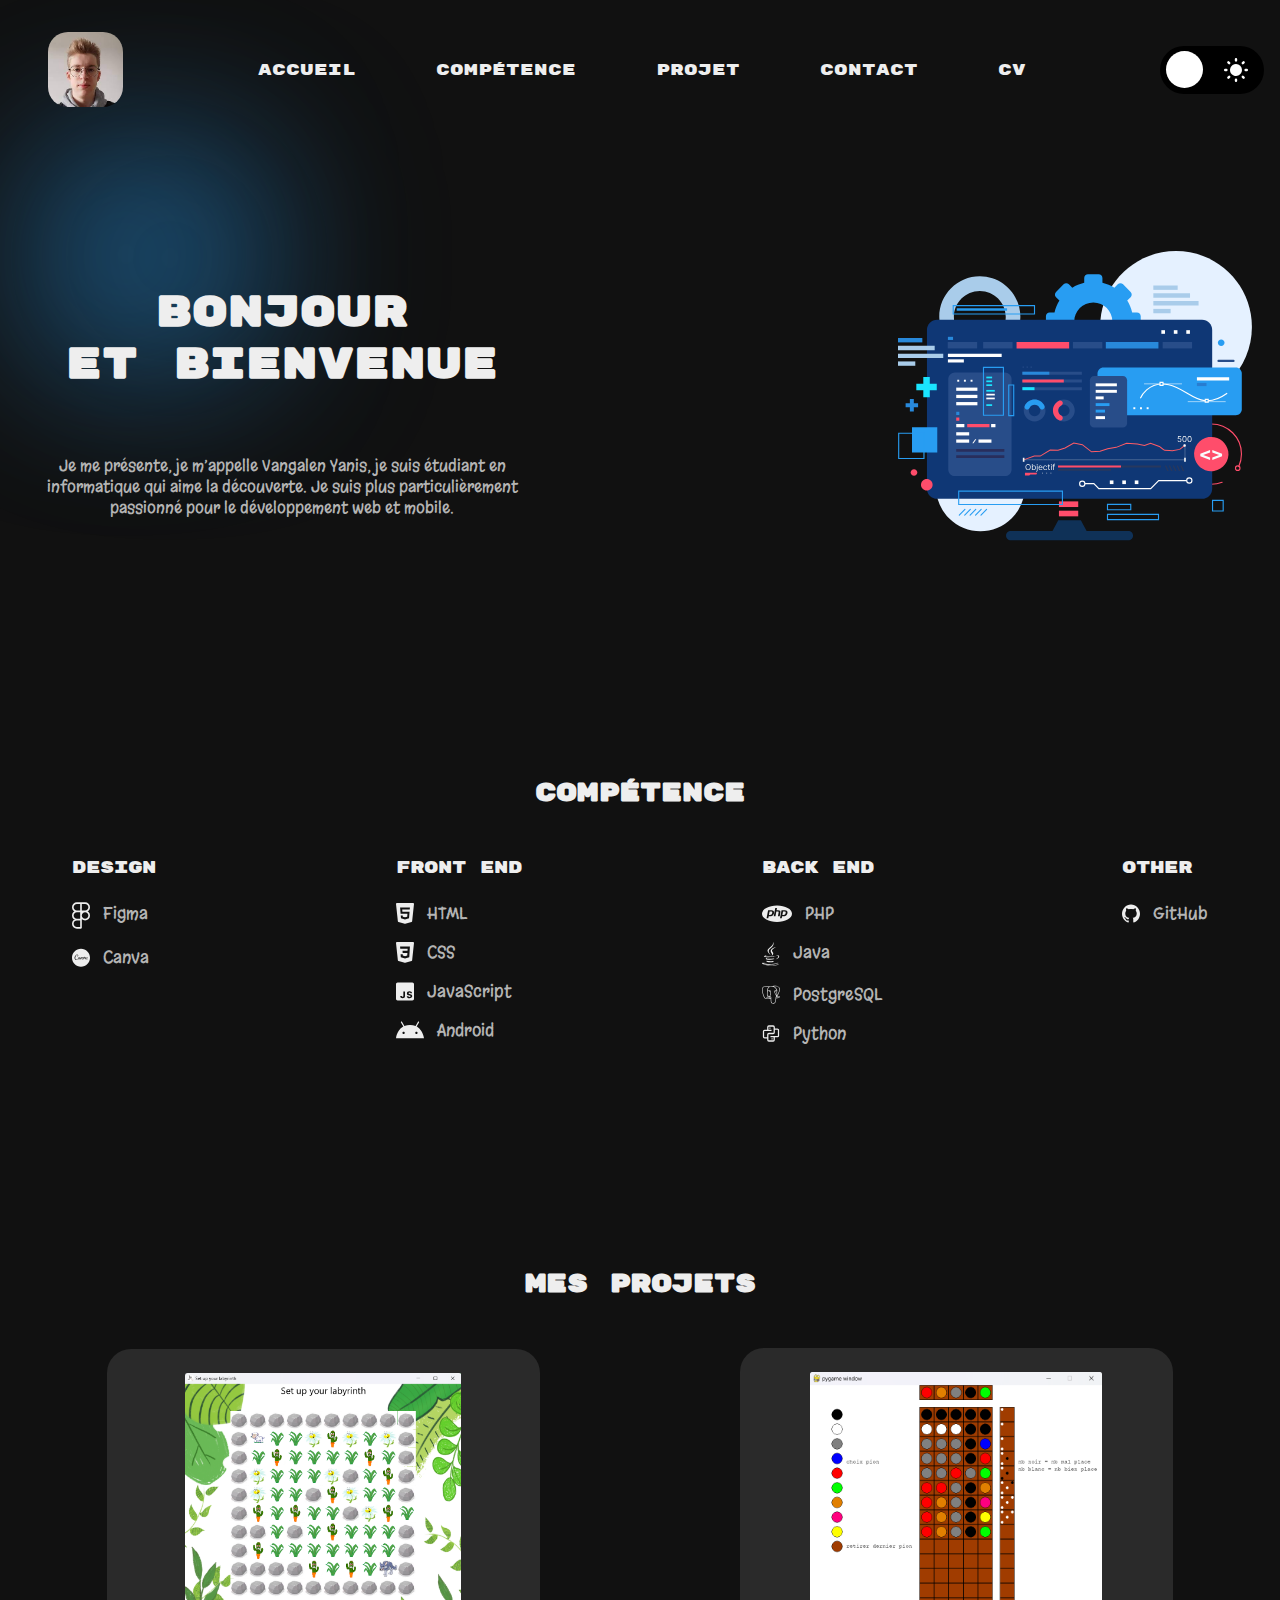
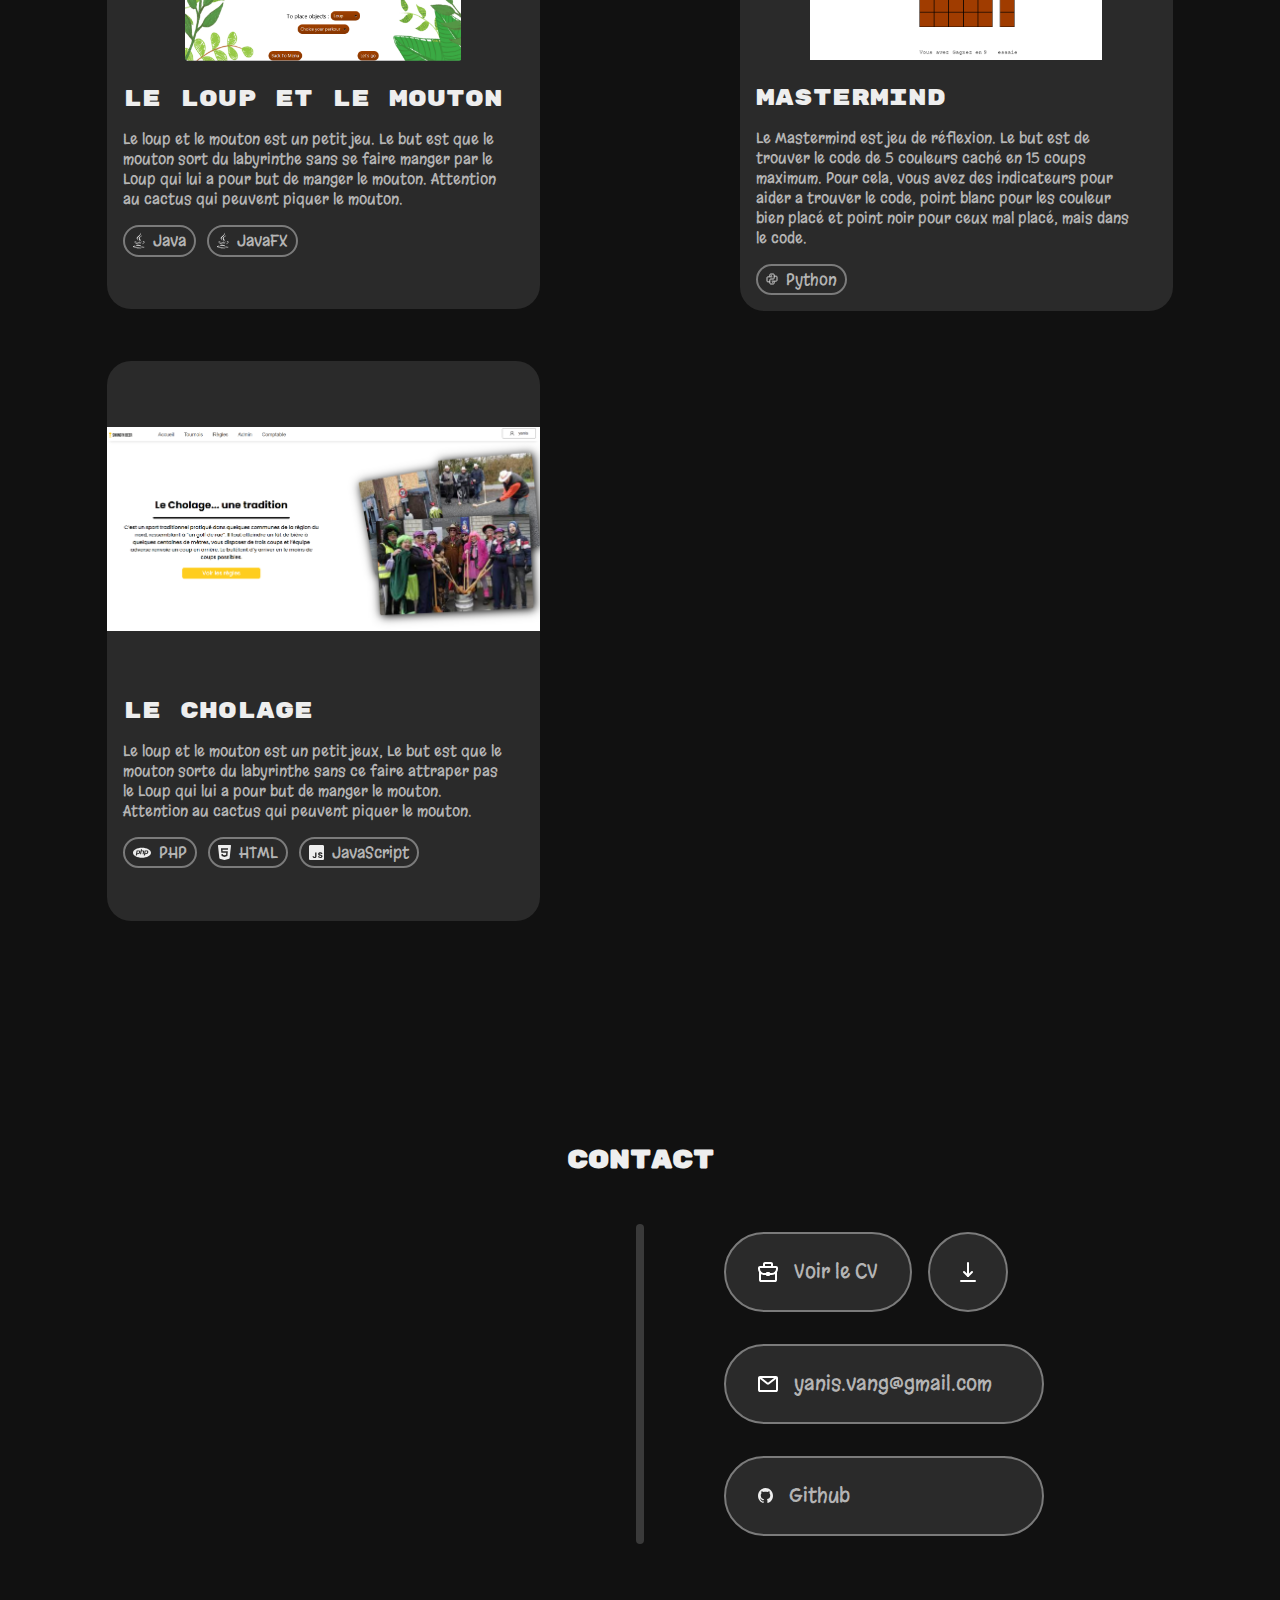
==== commit e75785d9: "button darkMode terminé" ====
--- a/index.html
+++ b/index.html
@@ -28,9 +28,17 @@
             <li class="link"><a href="CV.html">CV</a></li>
         </ul>
         <div id="darkMode" onclick="script.changeMode()">
-            <img src="images/moon.svg" id="imgMoonBtnDarkMode">
-            <div id="darkModeBtn" class="modeDark"></div>
-            <img src="images/sun.svg" id="imgSunBtnDarkMode">
+            <svg id="imgMoonBtnDarkMode" width="20" height="21" viewBox="0 0 20 21" fill="none" xmlns="http://www.w3.org/2000/svg">
+                <path d="M19 10C19.0058 12.2053 18.2017 14.336 16.7403 15.9876C15.2789 17.6392 13.2619 18.6967 11.0723 18.9595C8.88273 19.2222 6.67285 18.6719 4.8622 17.413C3.05154 16.154 1.76614 14.2741 1.25 12.13C2.53605 13.3377 4.23583 14.0068 6 14C7.53084 14.001 9.01978 13.5001 10.2388 12.5741C11.4578 11.6481 12.3396 10.348 12.7492 8.87297C13.1588 7.39795 13.0736 5.82933 12.5066 4.40736C11.9396 2.9854 10.9221 1.7885 9.61 1H10C12.3869 1 14.6761 1.94821 16.364 3.63604C18.0518 5.32387 19 7.61305 19 10Z" fill="white" stroke="white" stroke-width="2" stroke-linecap="round" stroke-linejoin="round"/>
+                <path d="M2.5 7L2.83677 8.03647H3.92658L3.04491 8.67705L3.38168 9.71353L2.5 9.07295L1.61832 9.71353L1.95509 8.67705L1.07342 8.03647H2.16323L2.5 7Z" fill="white"/>
+                <path d="M4.5 1L4.83677 2.03647H5.92658L5.04491 2.67705L5.38168 3.71353L4.5 3.07295L3.61832 3.71353L3.95509 2.67705L3.07342 2.03647H4.16323L4.5 1Z" fill="white"/>
+                <path d="M7.5 4L8.06129 5.72746H9.87764L8.40818 6.79508L8.96946 8.52254L7.5 7.45492L6.03054 8.52254L6.59182 6.79508L5.12236 5.72746H6.93871L7.5 4Z" fill="white"/>
+            </svg>
+            <div id="darkModeBtn"></div>
+            <svg id="imgSunBtnDarkMode" width="20" height="20" viewBox="0 0 20 20" fill="none" xmlns="http://www.w3.org/2000/svg">
+                <path d="M14 10C14 10.7911 13.7654 11.5645 13.3259 12.2223C12.8864 12.8801 12.2616 13.3928 11.5307 13.6955C10.7998 13.9983 9.99556 14.0775 9.21964 13.9231C8.44371 13.7688 7.73098 13.3878 7.17157 12.8284C6.61216 12.269 6.2312 11.5563 6.07686 10.7804C5.92252 10.0044 6.00173 9.20017 6.30448 8.46927C6.60723 7.73836 7.11992 7.11365 7.77772 6.67412C8.43552 6.2346 9.20887 6 10 6C11.0609 6 12.0783 6.42143 12.8284 7.17157C13.5786 7.92172 14 8.93913 14 10ZM10 1V2V1ZM16.36 3.64L15.66 4.34L16.36 3.64ZM19 10H18H19ZM16.36 16.36L15.66 15.66L16.36 16.36ZM10 19V18V19ZM3.64 16.36L4.34 15.66L3.64 16.36ZM1 10H2H1ZM3.64 3.64L4.34 4.34L3.64 3.64Z" fill="white"/>
+                <path d="M10 1V2M16.36 3.64L15.66 4.34M19 10H18M16.36 16.36L15.66 15.66M10 19V18M3.64 16.36L4.34 15.66M1 10H2M3.64 3.64L4.34 4.34M14 10C14 10.7911 13.7654 11.5645 13.3259 12.2223C12.8864 12.8801 12.2616 13.3928 11.5307 13.6955C10.7998 13.9983 9.99556 14.0775 9.21964 13.9231C8.44371 13.7688 7.73098 13.3878 7.17157 12.8284C6.61216 12.269 6.2312 11.5563 6.07686 10.7804C5.92252 10.0044 6.00173 9.20017 6.30448 8.46927C6.60723 7.73836 7.11992 7.11365 7.77772 6.67412C8.43552 6.2346 9.20887 6 10 6C11.0609 6 12.0783 6.42143 12.8284 7.17157C13.5786 7.92172 14 8.93913 14 10Z" stroke="white" stroke-width="2" stroke-linecap="round" stroke-linejoin="round"/>
+            </svg>
         </div>
     </nav>
 
@@ -54,78 +62,56 @@
             <div class="competenceCat">
                 <p class="classTitle">design</p>
                 <div class="item">
-                    <svg width="11" height="17" viewBox="0 0 11 17" fill="none" xmlns="http://www.w3.org/2000/svg">
-                        <path d="M8 5.67218H3M8 5.67218C8.66304 5.67218 9.29893 5.40879 9.76777 4.93995C10.2366 4.47111 10.5 3.83522 10.5 3.17218C10.5 2.50914 10.2366 1.87325 9.76777 1.40441C9.29893 0.935572 8.66304 0.67218 8 0.67218H3M8 5.67218C8.66304 5.67218 9.29893 5.93557 9.76777 6.40441C10.2366 6.87325 10.5 7.50914 10.5 8.17218C10.5 8.83522 10.2366 9.47111 9.76777 9.93995C9.29893 10.4088 8.66304 10.6722 8 10.6722C7.33696 10.6722 6.70107 10.4088 6.23223 9.93995C5.76339 9.47111 5.5 8.83522 5.5 8.17218C5.5 7.50914 5.76339 6.87325 6.23223 6.40441C6.70107 5.93557 7.33696 5.67218 8 5.67218ZM3 5.67218C2.33696 5.67218 1.70107 5.40879 1.23223 4.93995C0.763392 4.47111 0.5 3.83522 0.5 3.17218C0.5 2.50914 0.763392 1.87325 1.23223 1.40441C1.70107 0.935572 2.33696 0.67218 3 0.67218M3 5.67218H5.5M3 5.67218C2.33696 5.67218 1.70107 5.93557 1.23223 6.40441C0.763392 6.87325 0.5 7.50914 0.5 8.17218C0.5 8.83522 0.763392 9.47111 1.23223 9.93995C1.70107 10.4088 2.33696 10.6722 3 10.6722M3 0.67218H5.5V5.67218M5.5 5.67218V10.6722M3 10.6722H5.5M3 10.6722C2.33696 10.6722 1.70107 10.9356 1.23223 11.4044C0.763392 11.8733 0.5 12.5091 0.5 13.1722C0.5 13.8352 0.763392 14.4711 1.23223 14.9399C1.70107 15.4088 2.33696 15.6722 3 15.6722H5.5V10.6722" stroke="#EEEEEE" stroke-linecap="round" stroke-linejoin="round"/>
-                    </svg>
+                    <img src="images/Figma.svg">
                     <p>Figma</p>
                 </div>
                 <div class="item">
-                    <svg width="15" height="16" viewBox="0 0 15 16" fill="none" xmlns="http://www.w3.org/2000/svg">
-                        <path d="M7.5 0.67218C3.35813 0.67218 0 4.03031 0 8.17218C0 12.3141 3.35813 15.6722 7.5 15.6722C11.6419 15.6722 15 12.3141 15 8.17218C15 4.03031 11.6419 0.67218 7.5 0.67218ZM4.35125 5.47218C4.8225 5.47218 5.18687 5.81531 5.22937 6.22218C5.2725 6.58656 5.1225 6.90781 4.71563 7.10093C4.50125 7.20781 4.41562 7.20843 4.3725 7.14405C4.35125 7.10093 4.3725 7.05843 4.41563 7.01531C4.80125 6.69406 4.80125 6.43656 4.75812 6.07281C4.73688 5.83656 4.56563 5.68655 4.39375 5.68655C3.64375 5.68655 2.5725 7.35781 2.7225 8.57968C2.78688 9.05093 3.06562 9.60843 3.66562 9.60843C3.85812 9.60843 4.07188 9.54405 4.26562 9.45843C4.57812 9.29343 4.765 9.16468 4.95125 8.95843C4.90562 8.40531 5.39125 7.67968 6.10812 7.67968C6.43 7.67968 6.68687 7.80781 6.70812 8.04406C6.75062 8.36531 6.4725 8.4078 6.38687 8.4078C6.30125 8.4078 6.15062 8.38655 6.15062 8.30155C6.12937 8.2153 6.34375 8.25781 6.3225 8.06531C6.30062 7.93656 6.1725 7.89406 6.04375 7.89406C5.59375 7.89406 5.33687 8.51531 5.40063 8.90093C5.4225 9.07281 5.50812 9.24406 5.68 9.24406C5.80813 9.24406 6.00125 9.05031 6.06563 8.77218C6.10813 8.57968 6.28 8.45093 6.43 8.45093C6.49375 8.45093 6.53625 8.47218 6.55813 8.55781V8.64406C6.53688 8.72968 6.4725 8.98656 6.49437 9.05093C6.49437 9.09406 6.51562 9.15781 6.60063 9.15781C6.65812 9.15781 6.87313 9.04531 7.08625 8.87093C7.15938 8.50218 7.24437 8.05968 7.24437 8.0228C7.26562 7.8728 7.33 7.72281 7.63 7.72281C7.69438 7.72281 7.73688 7.74405 7.75813 7.82968V7.91593L7.67313 8.30155C7.95125 7.93718 8.35875 7.68031 8.61562 7.68031C8.72312 7.68031 8.80875 7.74406 8.80875 7.85156C8.80875 7.91593 8.80875 8.0228 8.76562 8.1303C8.68 8.36593 8.5725 8.7303 8.50812 9.05155C8.50812 9.13718 8.53 9.22281 8.6375 9.22281C8.74437 9.22281 9.06563 9.09406 9.3225 8.75156L9.32687 8.74906C9.32563 8.70656 9.3225 8.6653 9.3225 8.6228C9.3225 8.36593 9.34438 8.15156 9.3875 8.00156C9.43 7.83031 9.64438 7.68031 9.77313 7.68031C9.8375 7.68031 9.90125 7.72343 9.90125 7.78718C9.90125 7.80905 9.90125 7.85156 9.88 7.87281C9.79437 8.15156 9.73 8.40843 9.73 8.66593C9.73 8.81593 9.75125 9.02968 9.79375 9.15843C9.79375 9.17968 9.81562 9.20156 9.8375 9.20156C9.88 9.20156 10.18 8.92343 10.3938 8.55906C10.2013 8.43031 10.0938 8.21593 10.0938 7.95906C10.0938 7.50906 10.3725 7.27343 10.63 7.27343C10.8444 7.27343 11.0156 7.42343 11.0156 7.72343C11.0156 7.91593 10.9513 8.12968 10.8444 8.32343H10.9081C10.9761 8.32564 11.0438 8.31342 11.1067 8.28756C11.1696 8.26171 11.2263 8.22281 11.2731 8.17343C11.2928 8.14096 11.3221 8.11541 11.3569 8.10031C11.5662 7.83468 11.8756 7.63781 12.2381 7.63781C12.5381 7.63781 12.8156 7.76593 12.8375 8.00156C12.88 8.32343 12.6012 8.38781 12.5156 8.38781L12.5144 8.38656C12.4281 8.38656 12.2788 8.36468 12.2788 8.27906C12.2788 8.19343 12.4719 8.23656 12.45 8.04406C12.4288 7.91531 12.3 7.87218 12.1713 7.87218C11.7425 7.87218 11.465 8.42906 11.5287 8.87906C11.55 9.05093 11.6356 9.24343 11.8069 9.24343C11.9356 9.24343 12.1287 9.05093 12.2144 8.77218C12.2569 8.60093 12.4288 8.45093 12.5787 8.45093C12.6431 8.45093 12.685 8.47218 12.7069 8.55781C12.7069 8.60093 12.7069 8.68655 12.6213 8.96531C12.515 9.15781 12.5144 9.2653 12.5356 9.35093C12.5569 9.52218 12.6425 9.65093 12.7288 9.71531C12.75 9.73656 12.7712 9.77906 12.7712 9.77906C12.7712 9.82218 12.75 9.8653 12.6856 9.8653C12.6644 9.8653 12.6431 9.8653 12.6213 9.84343C12.3 9.71531 12.1713 9.50093 12.1281 9.28656C12 9.43655 11.85 9.52218 11.6781 9.52218C11.4 9.52218 11.1219 9.26531 11.0781 8.94343C11.0658 8.80644 11.0818 8.66839 11.125 8.53781C10.9981 8.61906 10.8612 8.66468 10.7356 8.66468H10.6294C10.35 9.07218 10.05 9.35093 9.83562 9.47906C9.76283 9.51781 9.68237 9.54 9.6 9.54405C9.5575 9.54405 9.49312 9.52218 9.47187 9.47906C9.4125 9.38406 9.37438 9.23406 9.35125 9.06218C9.05062 9.39155 8.63562 9.56531 8.44312 9.56531C8.22875 9.56531 8.10063 9.43655 8.07938 9.22155V8.98656C8.14313 8.51531 8.315 8.23656 8.315 8.15093C8.31441 8.13962 8.3097 8.12892 8.30175 8.12086C8.2938 8.1128 8.28317 8.10793 8.27187 8.10718C8.12187 8.10718 7.62937 8.62218 7.54313 8.96531L7.47875 9.24343C7.43625 9.43655 7.24312 9.56531 7.115 9.56531C7.05062 9.56531 7.0075 9.54343 6.98625 9.45781V9.37218L7.015 9.22656C6.74313 9.42031 6.47125 9.54405 6.34312 9.54405C6.15063 9.54405 6.04313 9.43655 6.02187 9.28656C5.89313 9.45781 5.74375 9.54405 5.55062 9.54405C5.33062 9.54405 5.11562 9.39406 5.01188 9.17343C4.85938 9.34531 4.685 9.51906 4.47937 9.65093C4.17937 9.84406 3.83687 9.99406 3.42937 9.99406C3.06562 9.99406 2.74375 9.80093 2.5725 9.62968C2.315 9.39406 2.16563 9.02968 2.14375 8.68655C2.01562 7.63656 2.65812 6.28656 3.64375 5.68655C3.88 5.55843 4.11562 5.47218 4.35125 5.47218ZM10.4575 7.52906C10.3925 7.52906 10.35 7.63656 10.35 7.74343C10.35 7.91468 10.4356 8.10781 10.5431 8.21531C10.585 8.09838 10.6066 7.97514 10.6069 7.85093C10.6069 7.63656 10.5219 7.52906 10.4575 7.52906Z" fill="#EEEEEE"/>
-                    </svg>
+                    <img src="images/Canva.svg">
                     <p>Canva</p>
                 </div>
             </div>
             <div class="competenceCat">
                 <p class="classTitle">front end</p>
                 <div class="item">
-                    <svg width="13" height="15" viewBox="0 0 13 15" fill="none" xmlns="http://www.w3.org/2000/svg">
-                        <path d="M12.8452 0.208472C12.7296 0.0757512 12.5647 0 12.3919 0H0.608463C0.43566 0 0.270766 0.0757512 0.155159 0.208472C0.039551 0.341194 -0.0152106 0.518364 0.00365169 0.694908L1.34348 13.105C1.37026 13.3573 1.54367 13.5682 1.78097 13.6377L6.33226 14.9756C6.38703 14.9919 6.44361 15 6.49959 15C6.55557 15 6.61216 14.9919 6.66692 14.9756L11.2182 13.6377C11.4555 13.5682 11.6283 13.3573 11.6557 13.105L12.9961 0.694908C13.0156 0.518364 12.9608 0.341194 12.8452 0.208472ZM9.92523 4.6515H4.49167L4.62066 6.24291H9.79441L9.40621 10.9445L6.50203 11.8948L6.47343 11.8854L3.60149 10.9432L3.4445 9.02755H4.85127L4.91272 9.77191L6.51724 10.1356L8.09376 9.77129L8.26109 7.75981H3.33863L2.95773 3.13022H10.0518L9.92523 4.6515Z" fill="#EEEEEE"/>
-                    </svg>
+                    <img src="images/Html.svg">
                     <p>HTML</p>
                 </div>
                 <div class="item">
-                    <svg width="13" height="15" viewBox="0 0 13 15" fill="none" xmlns="http://www.w3.org/2000/svg">
-                        <path d="M12.8452 0.208472C12.7296 0.0757512 12.5647 0 12.3919 0H0.608463C0.43566 0 0.270766 0.0757512 0.155159 0.208472C0.039551 0.341194 -0.0152106 0.518364 0.00365169 0.694908L1.34348 13.105C1.37026 13.3573 1.54367 13.5682 1.78097 13.6377L6.33226 14.9756C6.38703 14.9919 6.44361 15 6.49959 15C6.55557 15 6.61216 14.9919 6.66692 14.9756L11.2182 13.6377C11.4555 13.5682 11.6283 13.3573 11.6557 13.105L12.9961 0.694908C13.0156 0.518364 12.9608 0.341194 12.8452 0.208472ZM9.85648 6.30676L9.5851 10.8675L6.51967 11.8986L3.45424 10.8675L3.33802 8.68635H4.8896L4.92854 9.67801L6.51967 10.2333L8.1108 9.67801L8.22701 7.89378H4.81233L4.73505 6.30739H8.3049L8.42111 4.72099H3.06604L2.94982 3.13397H10.0506L9.85648 6.30676Z" fill="#EEEEEE"/>
-                    </svg>
+                    <img src="images/Css.svg">
                     <p>CSS</p>
                 </div>
                 <div class="item">
-                    <svg width="15" height="15" viewBox="0 0 15 15" fill="none" xmlns="http://www.w3.org/2000/svg">
-                        <path d="M13.6364 0H1.36364C0.610227 0 0 0.610227 0 1.36364V13.6364C0 14.3898 0.610227 15 1.36364 15H13.6364C14.3898 15 15 14.3898 15 13.6364V1.36364C15 0.610227 14.3898 0 13.6364 0ZM7.5 11.1682C7.5 12.3798 6.75682 13.0589 5.52273 13.0589C4.30364 13.0589 3.52705 12.3464 3.52705 11.1941H4.84773C4.85114 11.6216 5.10614 11.8916 5.50023 11.8916C5.90523 11.8916 6.12273 11.6366 6.12273 11.1566V7.49864H7.5V11.1682ZM11.237 13.0589C9.86727 13.0589 9.00545 12.4139 8.98227 11.3707H10.2955C10.3289 11.7648 10.7223 12.0157 11.293 12.0157C11.807 12.0157 12.1602 11.7682 12.1602 11.4116C12.1602 11.1116 11.9236 10.95 11.3045 10.8266L10.592 10.6841C9.60136 10.4966 9.09136 9.95659 9.09136 9.105C9.09136 8.04682 9.93955 7.35273 11.2445 7.35273C12.5127 7.35273 13.3902 8.03932 13.4127 9.04091H12.1411C12.1111 8.65841 11.747 8.39182 11.2623 8.39182C10.7789 8.39182 10.4605 8.62091 10.4605 8.98091C10.4605 9.2775 10.7005 9.45 11.2705 9.5625L11.9673 9.6975C13.037 9.90409 13.517 10.3875 13.517 11.2466C13.5177 12.3764 12.6552 13.0589 11.237 13.0589Z" fill="#EEEEEE"/>
-                    </svg>
+                    <img src="images/JavaScript.svg">
                     <p>JavaScript</p>
                 </div>
                 <div class="item">
-                    <svg width="17" height="11" viewBox="0 0 17 11" fill="none" xmlns="http://www.w3.org/2000/svg">
-                        <path d="M17 10.2H0C0.16892 8.61916 0.705871 7.1034 1.56542 5.78099C2.22645 4.7314 3.11347 3.85212 4.15792 3.21111L4.44833 3.04367L3.0175 0.561161C2.96784 0.47714 2.95263 0.376304 2.9752 0.280771C2.99777 0.185238 3.05629 0.102806 3.13792 0.0515546C3.17827 0.0267635 3.22303 0.0104794 3.26958 0.00365178C3.31612 -0.00317583 3.36352 -0.000410269 3.40902 0.0117874C3.45451 0.023985 3.49719 0.0453704 3.53455 0.0746964C3.57192 0.104022 3.60324 0.140702 3.62667 0.182596L5.1 2.73063C6.18985 2.28304 7.35479 2.0604 8.52833 2.07542C9.68116 2.06096 10.8251 2.28374 11.8929 2.73063L13.3592 0.182596C13.3832 0.14031 13.4152 0.103436 13.4534 0.074182C13.4916 0.0449277 13.5352 0.0238941 13.5815 0.0123397C13.6278 0.000785255 13.6758 -0.00105256 13.7228 0.00693643C13.7698 0.0149254 13.8148 0.0325771 13.855 0.0588348C13.9354 0.111262 13.9925 0.194224 14.0137 0.289664C14.0349 0.385105 14.0186 0.485299 13.9683 0.568441L12.5375 3.05823L12.8917 3.26207C13.9326 3.92811 14.812 4.82944 15.4629 5.89747C16.2761 7.19842 16.8009 8.66731 17 10.2ZM11.6875 6.93852C11.6875 7.1316 11.7621 7.31677 11.895 7.4533C12.0278 7.58983 12.208 7.66653 12.3958 7.66653C12.5837 7.66653 12.7639 7.58983 12.8967 7.4533C13.0295 7.31677 13.1042 7.1316 13.1042 6.93852C13.1042 6.74544 13.0295 6.56027 12.8967 6.42374C12.7639 6.28721 12.5837 6.21051 12.3958 6.21051C12.208 6.21051 12.0278 6.28721 11.895 6.42374C11.7621 6.56027 11.6875 6.74544 11.6875 6.93852ZM3.89583 6.93852C3.89583 7.1316 3.97046 7.31677 4.1033 7.4533C4.23614 7.58983 4.41631 7.66653 4.60417 7.66653C4.79203 7.66653 4.9722 7.58983 5.10503 7.4533C5.23787 7.31677 5.3125 7.1316 5.3125 6.93852C5.3125 6.74544 5.23787 6.56027 5.10503 6.42374C4.9722 6.28721 4.79203 6.21051 4.60417 6.21051C4.41631 6.21051 4.23614 6.28721 4.1033 6.42374C3.97046 6.56027 3.89583 6.74544 3.89583 6.93852Z" fill="#EEEEEE"/>
-                    </svg>
+                    <img src="images/Android.svg">
                     <p>Android</p>
                 </div>
             </div>
             <div class="competenceCat">
                 <p class="classTitle">back end</p>
                 <div class="item">
-                    <svg width="18" height="11" viewBox="0 0 18 11" fill="none" xmlns="http://www.w3.org/2000/svg">
-                        <path d="M5.25881 4.25167H4.5495L4.16306 6.34946H4.79306C5.20875 6.34946 5.51925 6.26629 5.72456 6.09934C5.9265 5.93537 6.06431 5.65673 6.13462 5.26997C6.20438 4.89865 6.17231 4.63546 6.04406 4.481C5.91187 4.3295 5.65088 4.25167 5.25881 4.25167ZM9 0.67218C4.02806 0.67218 0 2.91256 0 5.67218C0 8.4318 4.02806 10.6722 9 10.6722C13.9719 10.6722 18 8.4318 18 5.67218C18 2.91256 13.9719 0.67218 9 0.67218ZM6.55369 6.57582C6.36019 6.77365 6.12337 6.92218 5.868 7.0113C5.616 7.09507 5.29425 7.14141 4.90444 7.14141H4.01625L3.77325 8.4722H2.73881L3.66188 3.4627H5.64806C6.246 3.4627 6.6825 3.62667 6.95756 3.95759C7.23038 4.28851 7.31531 4.7531 7.20337 5.3472C7.16287 5.58247 7.08356 5.80823 6.97556 6.01914C6.867 6.21935 6.72975 6.4059 6.55312 6.57582H6.55369ZM9.57431 7.14141L9.98156 4.92361C10.0283 4.6723 10.0108 4.50001 9.92812 4.40614C9.84937 4.31643 9.67612 4.27009 9.41287 4.27009H8.59556L8.0685 7.14141H7.04025L7.96275 2.12893H8.98819L8.74237 3.4627H9.65644C10.2341 3.4627 10.629 3.56786 10.8461 3.77817C11.0661 3.99205 11.1302 4.33485 11.0458 4.80894L10.6144 7.142L9.57431 7.14141ZM15.2691 5.3472C15.2286 5.58247 15.1521 5.80823 15.0413 6.01914C14.9355 6.21935 14.7954 6.4059 14.6222 6.57582C14.4259 6.77068 14.1919 6.92218 13.9337 7.0113C13.6817 7.09507 13.3594 7.14141 12.9701 7.14141H12.0853L11.8395 8.4722H10.8051L11.7281 3.4627H13.7143C14.3123 3.4627 14.7487 3.62667 15.0238 3.96115C15.2966 4.2891 15.381 4.7531 15.2691 5.3472ZM13.3245 4.25167H12.618L12.2316 6.34946H12.8588C13.2773 6.34946 13.5878 6.26629 13.7903 6.09934C13.995 5.93537 14.1328 5.65673 14.2037 5.26997C14.2734 4.89865 14.2414 4.63546 14.1092 4.481C13.9809 4.3295 13.7171 4.25167 13.3245 4.25167Z" fill="#EEEEEE"/>
-                    </svg>
+                    <img src="images/Php.svg">
                     <p>PHP</p>
                 </div>
                 <div class="item">
-                    <svg width="12" height="17" viewBox="0 0 12 17" fill="none" xmlns="http://www.w3.org/2000/svg">
-                        <path d="M3.69258 12.6889C3.69258 12.6889 3.09818 13.0351 4.11458 13.1512C5.34612 13.293 5.97597 13.2731 7.33183 13.0147C7.33183 13.0147 7.68779 13.2401 8.18652 13.4348C5.1441 14.7377 1.30186 13.3566 3.69209 12.6889H3.69258ZM3.32011 10.9892C3.32011 10.9892 2.65238 11.4821 3.66927 11.5856C4.98773 11.722 6.02405 11.7351 7.82231 11.3889C7.82231 11.3889 8.07046 11.6395 8.46284 11.7779C4.78523 12.8525 0.687066 11.8614 3.32011 10.9892ZM6.45382 8.10365C7.20217 8.96611 6.25618 9.74262 6.25618 9.74262C6.25618 9.74262 8.15836 8.75827 7.28569 7.52964C6.46936 6.38115 5.84194 5.81249 9.23061 3.84669C9.23061 3.84669 3.91159 5.17486 6.45334 8.10414L6.45382 8.10365ZM10.4757 13.9486C10.4757 13.9486 10.9162 14.3099 9.99255 14.5911C8.23703 15.1219 2.6854 15.2811 1.14258 14.611C0.58897 14.3706 1.6282 14.0345 1.95454 13.9661C2.29593 13.8903 2.49066 13.9059 2.49066 13.9059C1.87344 13.4707 -1.49532 14.7581 0.778848 15.1272C6.98315 16.1339 12.0866 14.6746 10.4757 13.9486ZM3.97812 9.22641C3.97812 9.22641 1.15326 9.89657 2.97629 10.1394C3.74794 10.2428 5.28348 10.2205 6.71509 10.0991C7.88301 10 9.05724 9.79021 9.05724 9.79021C9.05724 9.79021 8.64495 9.96698 8.34629 10.1724C5.47773 10.9261 -0.0632199 10.5745 1.53253 9.80333C2.88062 9.15308 3.97812 9.22641 3.97812 9.22641ZM9.04413 12.059C11.9579 10.5415 10.6098 9.08703 9.67155 9.28468C9.44088 9.32985 9.33745 9.37355 9.33745 9.37355C9.33745 9.37355 9.42097 9.23903 9.5856 9.18124C11.447 8.52614 12.8786 11.1106 8.98586 12.1353C8.98586 12.1329 9.03199 12.0945 9.04413 12.059ZM7.28618 0.67218C7.28618 0.67218 8.90039 2.2859 5.75356 4.76937C3.23221 6.76236 5.17907 7.89823 5.75356 9.19581C4.28164 7.86764 3.20162 6.69972 3.92519 5.61192C4.98967 4.01083 7.93643 3.23675 7.28618 0.67218ZM4.26367 16.164C7.06134 16.3408 11.3581 16.063 11.4625 14.7402C11.4625 14.7402 11.2649 15.2408 9.14757 15.64C6.76025 16.0902 3.8135 16.0368 2.06575 15.7488C2.06575 15.7488 2.42511 16.0445 4.26318 16.164H4.26367Z" fill="#EEEEEE"/>
-                    </svg>
+                    <img src="images/Java.svg">
                     <p>Java</p>
                 </div>
                 <div class="item">
-                    <svg width="15" height="16" viewBox="0 0 15 16" fill="none" xmlns="http://www.w3.org/2000/svg">
-                        <path d="M14.9317 9.75661C14.7656 9.57122 14.4819 9.62191 14.2626 9.66392C13.7354 9.75461 13.1618 9.85998 12.6512 9.64858C13.5631 8.26151 14.2806 6.74706 14.6819 5.14859C14.8279 4.54108 14.9407 3.91956 14.9192 3.29404C14.9033 2.94394 14.8528 2.57116 14.6307 2.28108C14.0813 1.58287 13.285 1.07405 12.4069 0.846653C11.3103 0.559902 10.134 0.64526 9.05537 0.966688C8.96612 0.984027 8.87825 0.945349 8.79107 0.934679C7.81203 0.743289 6.73266 0.818645 5.8837 1.36481C4.86453 1.01137 3.76925 0.797972 2.68435 0.907337C1.8776 0.988028 1.06738 1.34947 0.604502 2.01166C0.0191548 2.83791 -0.0604136 3.89288 0.032993 4.86117C0.22119 6.14688 0.546383 7.41259 0.960139 8.64695C1.23275 9.41651 1.53303 10.1921 2.01805 10.8643C2.26437 11.1944 2.59164 11.5271 3.03238 11.5791C3.424 11.6252 3.77825 11.3911 4.01834 11.1137C4.43348 10.6349 4.86038 10.1647 5.3032 9.70993C5.59241 9.84664 5.90653 9.92533 6.22758 9.94867C6.05391 10.1474 5.91069 10.4068 5.63393 10.4848C5.26099 10.6235 4.8244 10.6049 4.49575 10.8443C4.30617 10.975 4.29717 11.2597 4.46738 11.4098C4.77528 11.6979 5.22916 11.7599 5.63877 11.7932C6.21927 11.8359 6.806 11.6478 7.24674 11.2811C7.24398 12.1707 7.24813 13.0629 7.35191 13.9478C7.40381 14.466 7.63559 14.9822 8.04451 15.3309C8.42989 15.655 8.97926 15.7224 9.46844 15.6403C9.94862 15.5523 10.4419 15.4136 10.817 15.0975C11.2155 14.7588 11.3857 14.2473 11.4646 13.7565C11.6078 12.8769 11.7164 11.9933 11.8202 11.1097C12.8463 11.2764 14.0073 11.087 14.7739 10.3648C14.9379 10.2161 15.0936 9.95867 14.9317 9.75661ZM12.6546 1.39148C13.2704 1.61688 13.8177 2.00833 14.2287 2.50381C14.4245 2.74054 14.4494 3.05864 14.4619 3.34939C14.4709 4.04293 14.3256 4.7278 14.1408 5.39466C13.7873 6.62902 13.2504 7.81204 12.5758 8.9137C12.5093 9.0224 12.4367 9.12709 12.3564 9.22646C12.3502 9.19645 12.3377 9.1351 12.3315 9.10442C12.4152 8.89236 12.5377 8.6923 12.5854 8.4669C12.7543 7.83138 12.6117 7.17719 12.5509 6.53766C12.4872 5.93415 12.701 5.34665 12.6955 4.74447C12.7197 4.44972 12.5986 4.17097 12.481 3.90622C12.0555 2.98928 11.3788 2.17371 10.5104 1.61355C10.2987 1.4735 10.0621 1.37548 9.85106 1.23477C10.7741 1.04404 11.7642 1.06805 12.6539 1.39081L12.6546 1.39148ZM12.0921 6.539C12.1461 7.25321 12.3613 8.0201 12.0119 8.69763C11.5434 7.79937 10.938 6.94178 10.727 5.94149C10.6675 5.62339 10.6523 5.22061 10.9456 4.99921C11.3179 4.74447 11.8043 4.80182 12.2347 4.82716C12.216 5.4 12.0333 5.96216 12.0928 6.539H12.0921ZM3.71805 10.7702C3.54992 10.961 3.32298 11.1884 3.03653 11.1317C2.70165 11.0383 2.48855 10.7436 2.30173 10.4788C1.79734 9.70126 1.49359 8.823 1.21476 7.95141C0.902711 6.91978 0.639789 5.87147 0.488263 4.80582C0.412846 3.99491 0.459895 3.12532 0.890257 2.40311C1.21268 1.85628 1.81394 1.50751 2.44565 1.39348C3.45721 1.20609 4.49437 1.40482 5.4651 1.69024C5.03682 2.1437 4.70332 2.67786 4.5089 3.2627C4.2439 4.0436 4.12282 4.87451 4.18647 5.69542C4.22314 6.27359 4.20723 6.85442 4.12351 7.42793C4.01834 8.17681 4.33039 8.94704 4.90743 9.45252C4.51443 9.89532 4.09791 10.3174 3.71736 10.7709L3.71805 10.7702ZM4.60369 8.08745C4.50474 7.66333 4.63413 7.23654 4.64866 6.81174C4.68256 6.33094 4.64728 5.84946 4.63759 5.36865C5.10393 5.0779 5.64915 4.8505 6.21443 4.88184C6.5071 4.89385 6.77694 5.09324 6.84752 5.37132C7.10421 6.35628 7.18378 7.4526 6.69184 8.38554C6.52025 8.74565 6.38118 9.11842 6.26148 9.49654C5.44365 9.50454 4.74829 8.83768 4.60369 8.08745ZM7.14849 10.7242C6.6351 11.3944 5.60763 11.5225 4.86522 11.1577C5.23124 10.9943 5.65953 11.007 6.01309 10.8056C6.35489 10.6282 6.4905 10.2381 6.81016 10.0374C7.15818 9.99002 7.41211 10.4882 7.14919 10.7236L7.14849 10.7242ZM11.5517 9.94133C11.3566 10.2441 11.4251 10.6135 11.3774 10.9496C11.2653 11.8919 11.1553 12.8355 10.9962 13.7718C10.9207 14.2206 10.7229 14.6974 10.2835 14.9208C9.83307 15.1415 9.30999 15.2802 8.80352 15.2049C8.32265 15.1235 8.0196 14.6914 7.88329 14.2706C7.78366 13.9178 7.77328 13.5491 7.74491 13.1856C7.69648 12.3087 7.69579 11.4298 7.71931 10.5522C7.73938 10.2094 7.55672 9.85264 7.23913 9.68592C7.08553 9.60257 6.90564 9.59123 6.73405 9.57789C6.86897 8.93304 7.2765 8.37621 7.41626 7.73202C7.59754 6.93511 7.49721 6.10554 7.31178 5.31864C7.22114 4.92586 6.91117 4.57842 6.4988 4.48306C5.86364 4.32901 5.22294 4.56842 4.65489 4.82449C4.72684 3.9349 4.97385 3.02396 5.53914 2.30175C5.95497 1.76426 6.59982 1.40548 7.28826 1.31946C8.42436 1.18008 9.6172 1.48151 10.5201 2.16638C11.266 2.73454 11.8555 3.5041 12.1731 4.36969C11.6452 4.35169 11.0467 4.33101 10.6198 4.68445C10.2323 4.99921 10.1825 5.53604 10.2697 5.98684C10.4717 7.05915 11.1283 7.97075 11.6126 8.93504C11.7413 9.1611 11.9143 9.35849 12.079 9.56122C11.8832 9.65658 11.6645 9.74794 11.5531 9.942L11.5517 9.94133ZM12.9106 10.6996C12.5619 10.7396 12.1994 10.7516 11.8631 10.6402C11.8645 10.4568 11.8541 10.2394 12.007 10.1027C12.1281 10.0167 12.3004 9.93733 12.4401 10.0314C13.0352 10.3334 13.7271 10.1861 14.3602 10.1121C13.9734 10.4748 13.4379 10.6442 12.9106 10.6996ZM11.0826 5.13325C10.9588 5.23128 11.0923 5.37799 11.1989 5.424C11.457 5.57004 11.8105 5.36598 11.8188 5.0819C11.5857 4.9772 11.2937 4.98787 11.0826 5.13325ZM6.51471 5.58672C6.62473 5.5267 6.74097 5.36198 6.61366 5.26262C6.43238 5.12058 6.16876 5.09324 5.94805 5.15059C5.87678 5.17459 5.80206 5.22128 5.81659 5.3053C5.86779 5.59072 6.26425 5.7641 6.51402 5.58672H6.51471Z" fill="#EEEEEE"/>
-                    </svg>
+                    <img src="images/Postgres.svg">
                     <p>PostgreSQL</p>
                 </div>
                 <div class="item">
-                    <svg width="12" height="12" viewBox="0 0 12 12" fill="none" xmlns="http://www.w3.org/2000/svg">
-                        <path d="M4.92857 2.42857H5.64286M3.85714 3.5V1.71429C3.85714 1.3198 4.17694 1 4.57143 1H7.42857C7.82307 1 8.14286 1.3198 8.14286 1.71429V5.28571C8.14286 5.6802 7.82307 6 7.42857 6H4.57143C4.17694 6 3.85714 6.3198 3.85714 6.71429V10.2857C3.85714 10.6802 4.17694 11 4.57143 11H7.42857C7.82307 11 8.14286 10.6802 8.14286 10.2857V8.5M6.35714 3.85714H1.71429C1.3198 3.85714 1 4.17694 1 4.57143V8.14286C1 8.53736 1.3198 8.85714 1.71429 8.85714H3.85714M5.64286 8.14286H10.2857C10.6802 8.14286 11 7.82307 11 7.42857V3.85714C11 3.46266 10.6802 3.14286 10.2857 3.14286H8.14286M6.35714 9.57143H7.07143" stroke="#EEEEEE" stroke-width="0.84211"/>
-                    </svg>
+                    <img src="images/Python.svg">
                     <p>Python</p>
                 </div>
             </div>
             <div class="competenceCat">
                 <p class="classTitle">other</p>
                 <div class="item">
-                    <svg width="15" height="15" viewBox="0 0 15 15" fill="none" xmlns="http://www.w3.org/2000/svg">
-                        <path d="M7.5 0.000401754C5.53191 -0.020531 3.63639 0.777282 2.23004 2.2185C0.823695 3.65972 0.0215865 5.62642 0 7.68637C0.00758344 9.31432 0.507916 10.8979 1.42913 12.2096C2.35035 13.5213 3.64505 14.4936 5.12727 14.987C5.50227 15.0583 5.63864 14.8228 5.63864 14.6159C5.63864 14.4089 5.63864 13.9522 5.63864 13.3099C3.55227 13.7738 3.10909 12.2822 3.10909 12.2822C2.9702 11.814 2.67493 11.4138 2.27727 11.1547C1.59545 10.6837 2.33182 10.6908 2.33182 10.6908C2.56749 10.7238 2.79297 10.8122 2.99135 10.9494C3.18973 11.0866 3.35585 11.269 3.47727 11.483C3.68886 11.867 4.03605 12.1487 4.4441 12.2675C4.85215 12.3863 5.28845 12.3326 5.65909 12.1181C5.69721 11.7273 5.86629 11.3632 6.13636 11.0905C4.47273 10.8978 2.72727 10.2412 2.72727 7.29386C2.7124 6.52504 2.9838 5.7803 3.48409 5.21715C3.25625 4.55708 3.28315 3.83005 3.55909 3.1904C3.55909 3.1904 4.19318 2.98344 5.60455 3.97541C6.83311 3.63274 8.12598 3.63274 9.35455 3.97541C10.7864 2.98344 11.4 3.1904 11.4 3.1904C11.6759 3.83005 11.7028 4.55708 11.475 5.21715C11.9869 5.76998 12.273 6.50972 12.2727 7.27959C12.2727 10.2341 10.5136 10.8835 8.86364 11.0762C9.04431 11.2598 9.18387 11.483 9.27228 11.7298C9.3607 11.9766 9.39578 12.2408 9.375 12.5035V14.6087C9.375 14.6087 9.51136 15.0583 9.88636 14.9798C11.3644 14.4834 12.6547 13.5108 13.5731 12.201C14.4915 10.8911 14.9909 9.31104 15 7.68637C14.9784 5.62642 14.1763 3.65972 12.77 2.2185C11.3636 0.777282 9.46809 -0.020531 7.5 0.000401754Z" fill="#EEEEEE"/>
-                    </svg>
+                    <img src="images/GitHub.svg">
                     <p>GitHub</p>
                 </div>
             </div>
@@ -188,15 +174,11 @@
                     Attention au cactus qui peuvent piquer le mouton.</p>
                 <div class="language">
                     <div class="lang">
-                        <svg width="12" height="17" viewBox="0 0 12 17" fill="none" xmlns="http://www.w3.org/2000/svg">
-                            <path d="M3.69258 12.6889C3.69258 12.6889 3.09818 13.0351 4.11458 13.1512C5.34612 13.293 5.97597 13.2731 7.33183 13.0147C7.33183 13.0147 7.68779 13.2401 8.18652 13.4348C5.1441 14.7377 1.30186 13.3566 3.69209 12.6889H3.69258ZM3.32011 10.9892C3.32011 10.9892 2.65238 11.4821 3.66927 11.5856C4.98773 11.722 6.02405 11.7351 7.82231 11.3889C7.82231 11.3889 8.07046 11.6395 8.46284 11.7779C4.78523 12.8525 0.687066 11.8614 3.32011 10.9892ZM6.45382 8.10365C7.20217 8.96611 6.25618 9.74262 6.25618 9.74262C6.25618 9.74262 8.15836 8.75827 7.28569 7.52964C6.46936 6.38115 5.84194 5.81249 9.23061 3.84669C9.23061 3.84669 3.91159 5.17486 6.45334 8.10414L6.45382 8.10365ZM10.4757 13.9486C10.4757 13.9486 10.9162 14.3099 9.99255 14.5911C8.23703 15.1219 2.6854 15.2811 1.14258 14.611C0.58897 14.3706 1.6282 14.0345 1.95454 13.9661C2.29593 13.8903 2.49066 13.9059 2.49066 13.9059C1.87344 13.4707 -1.49532 14.7581 0.778848 15.1272C6.98315 16.1339 12.0866 14.6746 10.4757 13.9486ZM3.97812 9.22641C3.97812 9.22641 1.15326 9.89657 2.97629 10.1394C3.74794 10.2428 5.28348 10.2205 6.71509 10.0991C7.88301 10 9.05724 9.79021 9.05724 9.79021C9.05724 9.79021 8.64495 9.96698 8.34629 10.1724C5.47773 10.9261 -0.0632199 10.5745 1.53253 9.80333C2.88062 9.15308 3.97812 9.22641 3.97812 9.22641ZM9.04413 12.059C11.9579 10.5415 10.6098 9.08703 9.67155 9.28468C9.44088 9.32985 9.33745 9.37355 9.33745 9.37355C9.33745 9.37355 9.42097 9.23903 9.5856 9.18124C11.447 8.52614 12.8786 11.1106 8.98586 12.1353C8.98586 12.1329 9.03199 12.0945 9.04413 12.059ZM7.28618 0.67218C7.28618 0.67218 8.90039 2.2859 5.75356 4.76937C3.23221 6.76236 5.17907 7.89823 5.75356 9.19581C4.28164 7.86764 3.20162 6.69972 3.92519 5.61192C4.98967 4.01083 7.93643 3.23675 7.28618 0.67218ZM4.26367 16.164C7.06134 16.3408 11.3581 16.063 11.4625 14.7402C11.4625 14.7402 11.2649 15.2408 9.14757 15.64C6.76025 16.0902 3.8135 16.0368 2.06575 15.7488C2.06575 15.7488 2.42511 16.0445 4.26318 16.164H4.26367Z" fill="#EEEEEE"/>
-                        </svg>
+                        <img src="images/Java.svg">
                         <p>Java</p>
                     </div>
                     <div class="lang">
-                        <svg width="12" height="17" viewBox="0 0 12 17" fill="none" xmlns="http://www.w3.org/2000/svg">
-                            <path d="M3.69258 12.6889C3.69258 12.6889 3.09818 13.0351 4.11458 13.1512C5.34612 13.293 5.97597 13.2731 7.33183 13.0147C7.33183 13.0147 7.68779 13.2401 8.18652 13.4348C5.1441 14.7377 1.30186 13.3566 3.69209 12.6889H3.69258ZM3.32011 10.9892C3.32011 10.9892 2.65238 11.4821 3.66927 11.5856C4.98773 11.722 6.02405 11.7351 7.82231 11.3889C7.82231 11.3889 8.07046 11.6395 8.46284 11.7779C4.78523 12.8525 0.687066 11.8614 3.32011 10.9892ZM6.45382 8.10365C7.20217 8.96611 6.25618 9.74262 6.25618 9.74262C6.25618 9.74262 8.15836 8.75827 7.28569 7.52964C6.46936 6.38115 5.84194 5.81249 9.23061 3.84669C9.23061 3.84669 3.91159 5.17486 6.45334 8.10414L6.45382 8.10365ZM10.4757 13.9486C10.4757 13.9486 10.9162 14.3099 9.99255 14.5911C8.23703 15.1219 2.6854 15.2811 1.14258 14.611C0.58897 14.3706 1.6282 14.0345 1.95454 13.9661C2.29593 13.8903 2.49066 13.9059 2.49066 13.9059C1.87344 13.4707 -1.49532 14.7581 0.778848 15.1272C6.98315 16.1339 12.0866 14.6746 10.4757 13.9486ZM3.97812 9.22641C3.97812 9.22641 1.15326 9.89657 2.97629 10.1394C3.74794 10.2428 5.28348 10.2205 6.71509 10.0991C7.88301 10 9.05724 9.79021 9.05724 9.79021C9.05724 9.79021 8.64495 9.96698 8.34629 10.1724C5.47773 10.9261 -0.0632199 10.5745 1.53253 9.80333C2.88062 9.15308 3.97812 9.22641 3.97812 9.22641ZM9.04413 12.059C11.9579 10.5415 10.6098 9.08703 9.67155 9.28468C9.44088 9.32985 9.33745 9.37355 9.33745 9.37355C9.33745 9.37355 9.42097 9.23903 9.5856 9.18124C11.447 8.52614 12.8786 11.1106 8.98586 12.1353C8.98586 12.1329 9.03199 12.0945 9.04413 12.059ZM7.28618 0.67218C7.28618 0.67218 8.90039 2.2859 5.75356 4.76937C3.23221 6.76236 5.17907 7.89823 5.75356 9.19581C4.28164 7.86764 3.20162 6.69972 3.92519 5.61192C4.98967 4.01083 7.93643 3.23675 7.28618 0.67218ZM4.26367 16.164C7.06134 16.3408 11.3581 16.063 11.4625 14.7402C11.4625 14.7402 11.2649 15.2408 9.14757 15.64C6.76025 16.0902 3.8135 16.0368 2.06575 15.7488C2.06575 15.7488 2.42511 16.0445 4.26318 16.164H4.26367Z" fill="#EEEEEE"/>
-                        </svg>
+                        <img src="images/Java.svg">
                         <p>JavaFX</p>
                     </div>
                 </div>
@@ -212,9 +194,7 @@
                     pour ceux mal placé, mais dans le code.</p>
                 <div class="language">
                     <div class="lang">
-                        <svg width="12" height="12" viewBox="0 0 12 12" fill="none" xmlns="http://www.w3.org/2000/svg">
-                            <path d="M4.92857 2.42857H5.64286M3.85714 3.5V1.71429C3.85714 1.3198 4.17694 1 4.57143 1H7.42857C7.82307 1 8.14286 1.3198 8.14286 1.71429V5.28571C8.14286 5.6802 7.82307 6 7.42857 6H4.57143C4.17694 6 3.85714 6.3198 3.85714 6.71429V10.2857C3.85714 10.6802 4.17694 11 4.57143 11H7.42857C7.82307 11 8.14286 10.6802 8.14286 10.2857V8.5M6.35714 3.85714H1.71429C1.3198 3.85714 1 4.17694 1 4.57143V8.14286C1 8.53736 1.3198 8.85714 1.71429 8.85714H3.85714M5.64286 8.14286H10.2857C10.6802 8.14286 11 7.82307 11 7.42857V3.85714C11 3.46266 10.6802 3.14286 10.2857 3.14286H8.14286M6.35714 9.57143H7.07143" stroke="#EEEEEE" stroke-width="0.84211"/>
-                        </svg>
+                        <img src="images/Python.svg">
                         <p>Python</p>
                     </div>
                 </div>
@@ -228,21 +208,15 @@
                     Attention au cactus qui peuvent piquer le mouton.</p>
                 <div class="language">
                     <div class="lang">
-                        <svg width="18" height="11" viewBox="0 0 18 11" fill="none" xmlns="http://www.w3.org/2000/svg">
-                            <path d="M5.25881 4.25167H4.5495L4.16306 6.34946H4.79306C5.20875 6.34946 5.51925 6.26629 5.72456 6.09934C5.9265 5.93537 6.06431 5.65673 6.13462 5.26997C6.20438 4.89865 6.17231 4.63546 6.04406 4.481C5.91187 4.3295 5.65088 4.25167 5.25881 4.25167ZM9 0.67218C4.02806 0.67218 0 2.91256 0 5.67218C0 8.4318 4.02806 10.6722 9 10.6722C13.9719 10.6722 18 8.4318 18 5.67218C18 2.91256 13.9719 0.67218 9 0.67218ZM6.55369 6.57582C6.36019 6.77365 6.12337 6.92218 5.868 7.0113C5.616 7.09507 5.29425 7.14141 4.90444 7.14141H4.01625L3.77325 8.4722H2.73881L3.66188 3.4627H5.64806C6.246 3.4627 6.6825 3.62667 6.95756 3.95759C7.23038 4.28851 7.31531 4.7531 7.20337 5.3472C7.16287 5.58247 7.08356 5.80823 6.97556 6.01914C6.867 6.21935 6.72975 6.4059 6.55312 6.57582H6.55369ZM9.57431 7.14141L9.98156 4.92361C10.0283 4.6723 10.0108 4.50001 9.92812 4.40614C9.84937 4.31643 9.67612 4.27009 9.41287 4.27009H8.59556L8.0685 7.14141H7.04025L7.96275 2.12893H8.98819L8.74237 3.4627H9.65644C10.2341 3.4627 10.629 3.56786 10.8461 3.77817C11.0661 3.99205 11.1302 4.33485 11.0458 4.80894L10.6144 7.142L9.57431 7.14141ZM15.2691 5.3472C15.2286 5.58247 15.1521 5.80823 15.0413 6.01914C14.9355 6.21935 14.7954 6.4059 14.6222 6.57582C14.4259 6.77068 14.1919 6.92218 13.9337 7.0113C13.6817 7.09507 13.3594 7.14141 12.9701 7.14141H12.0853L11.8395 8.4722H10.8051L11.7281 3.4627H13.7143C14.3123 3.4627 14.7487 3.62667 15.0238 3.96115C15.2966 4.2891 15.381 4.7531 15.2691 5.3472ZM13.3245 4.25167H12.618L12.2316 6.34946H12.8588C13.2773 6.34946 13.5878 6.26629 13.7903 6.09934C13.995 5.93537 14.1328 5.65673 14.2037 5.26997C14.2734 4.89865 14.2414 4.63546 14.1092 4.481C13.9809 4.3295 13.7171 4.25167 13.3245 4.25167Z" fill="#EEEEEE"/>
-                        </svg>
+                        <img src="images/Php.svg">
                         <p>PHP</p>
                     </div>
                     <div class="lang">
-                        <svg width="13" height="15" viewBox="0 0 13 15" fill="none" xmlns="http://www.w3.org/2000/svg">
-                            <path d="M12.8452 0.208472C12.7296 0.0757512 12.5647 0 12.3919 0H0.608463C0.43566 0 0.270766 0.0757512 0.155159 0.208472C0.039551 0.341194 -0.0152106 0.518364 0.00365169 0.694908L1.34348 13.105C1.37026 13.3573 1.54367 13.5682 1.78097 13.6377L6.33226 14.9756C6.38703 14.9919 6.44361 15 6.49959 15C6.55557 15 6.61216 14.9919 6.66692 14.9756L11.2182 13.6377C11.4555 13.5682 11.6283 13.3573 11.6557 13.105L12.9961 0.694908C13.0156 0.518364 12.9608 0.341194 12.8452 0.208472ZM9.92523 4.6515H4.49167L4.62066 6.24291H9.79441L9.40621 10.9445L6.50203 11.8948L6.47343 11.8854L3.60149 10.9432L3.4445 9.02755H4.85127L4.91272 9.77191L6.51724 10.1356L8.09376 9.77129L8.26109 7.75981H3.33863L2.95773 3.13022H10.0518L9.92523 4.6515Z" fill="#EEEEEE"/>
-                        </svg>
+                        <img src="images/Html.svg">
                         <p>HTML</p>
                     </div>
                     <div class="lang">
-                        <svg width="15" height="15" viewBox="0 0 15 15" fill="none" xmlns="http://www.w3.org/2000/svg">
-                            <path d="M13.6364 0H1.36364C0.610227 0 0 0.610227 0 1.36364V13.6364C0 14.3898 0.610227 15 1.36364 15H13.6364C14.3898 15 15 14.3898 15 13.6364V1.36364C15 0.610227 14.3898 0 13.6364 0ZM7.5 11.1682C7.5 12.3798 6.75682 13.0589 5.52273 13.0589C4.30364 13.0589 3.52705 12.3464 3.52705 11.1941H4.84773C4.85114 11.6216 5.10614 11.8916 5.50023 11.8916C5.90523 11.8916 6.12273 11.6366 6.12273 11.1566V7.49864H7.5V11.1682ZM11.237 13.0589C9.86727 13.0589 9.00545 12.4139 8.98227 11.3707H10.2955C10.3289 11.7648 10.7223 12.0157 11.293 12.0157C11.807 12.0157 12.1602 11.7682 12.1602 11.4116C12.1602 11.1116 11.9236 10.95 11.3045 10.8266L10.592 10.6841C9.60136 10.4966 9.09136 9.95659 9.09136 9.105C9.09136 8.04682 9.93955 7.35273 11.2445 7.35273C12.5127 7.35273 13.3902 8.03932 13.4127 9.04091H12.1411C12.1111 8.65841 11.747 8.39182 11.2623 8.39182C10.7789 8.39182 10.4605 8.62091 10.4605 8.98091C10.4605 9.2775 10.7005 9.45 11.2705 9.5625L11.9673 9.6975C13.037 9.90409 13.517 10.3875 13.517 11.2466C13.5177 12.3764 12.6552 13.0589 11.237 13.0589Z" fill="#EEEEEE"/>
-                        </svg>
+                        <img src="images/JavaScript.svg">
                         <p>JavaScript</p>
                     </div>
                 </div>
@@ -253,41 +227,24 @@
     <section id="contact" class="contact">
         <h1 class="contactTitle">Contact</h1>
         <div class="allContact">
-            <div class="logo">
-                <svg width="28" height="24" viewBox="0 0 28 24" fill="none" xmlns="http://www.w3.org/2000/svg">
-                    <path d="M10.075 0C10.499 0 10.877 0.267479 11.018 0.667409L17.6464 19.4623C17.6736 19.5394 17.7464 19.5909 17.8281 19.5909V19.5909C17.9098 19.5909 17.9827 19.5394 18.0098 19.4623L24.6382 0.667409C24.7792 0.267479 25.1572 0 25.5813 0H26.3957C27.0909 0 27.574 0.692002 27.3344 1.34469L19.5233 22.6174C19.3787 23.0111 19.0039 23.2727 18.5846 23.2727H17.0717C16.6523 23.2727 16.2775 23.0111 16.133 22.6174L8.32188 1.34468C8.08222 0.692002 8.5653 0 9.2606 0H10.075Z" fill="white"/>
-                    <path d="M0.936446 1.52362C0.526935 0.857337 1.00632 0 1.7884 0H2.65823C3.01103 0 3.33773 0.185905 3.51793 0.489212L9.61217 10.7464C9.65535 10.8191 9.73364 10.8636 9.81818 10.8636V10.8636C9.90273 10.8636 9.98101 10.8191 10.0242 10.7464L16.1184 0.489212C16.2986 0.185905 16.6253 0 16.9781 0H17.848C18.63 0 19.1094 0.857338 18.6999 1.52362L11.3753 13.4409C11.2785 13.5984 11.2273 13.7797 11.2273 13.9646V22.2727C11.2273 22.825 10.7796 23.2727 10.2273 23.2727H9.40909C8.85681 23.2727 8.40909 22.825 8.40909 22.2727V13.9646C8.40909 13.7797 8.35784 13.5984 8.26104 13.4409L0.936446 1.52362Z" fill="white"/>
-                </svg>
-            </div>
+            <div class="logo"></div>
             <div class="separator"></div>
             <div class="contactLink">
                 <div class="cv">
                     <a class="linkContact" href="CV.html">
-                        <svg width="20" height="20" viewBox="0 0 20 20" fill="none" xmlns="http://www.w3.org/2000/svg">
-                            <path d="M18 10V18C18 18.2652 17.8946 18.5196 17.7071 18.7071C17.5196 18.8946 17.2652 19 17 19H3C2.73478 19 2.48043 18.8946 2.29289 18.7071C2.10536 18.5196 2 18.2652 2 18V10" stroke="white" stroke-width="2" stroke-linecap="round" stroke-linejoin="round"/>
-                            <path d="M7 1H13C13.2652 1 13.5196 1.10536 13.7071 1.29289C13.8946 1.48043 14 1.73478 14 2V5H6V2C6 1.73478 6.10536 1.48043 6.29289 1.29289C6.48043 1.10536 6.73478 1 7 1Z" stroke="white" stroke-width="2" stroke-linecap="round" stroke-linejoin="round"/>
-                            <path d="M11 12H13.88C15.2379 12 16.5402 11.4606 17.5004 10.5004C18.4606 9.5402 19 8.23791 19 6.88V6C19 5.73478 18.8946 5.48043 18.7071 5.29289C18.5196 5.10536 18.2652 5 18 5H2C1.73478 5 1.48043 5.10536 1.29289 5.29289C1.10536 5.48043 1 5.73478 1 6V6.88C1 8.23791 1.53943 9.5402 2.49961 10.5004C3.4598 11.4606 4.76209 12 6.12 12H9" stroke="white" stroke-width="2" stroke-linecap="round" stroke-linejoin="round"/>
-                            <path d="M11 11H9V13H11V11Z" stroke="white" stroke-width="2" stroke-linecap="round" stroke-linejoin="round"/>
-                        </svg>
+                        <img src="images/CV.svg">
                         <p>Voir le CV</p>
                     </a>
                     <a class="linkContactCVDowload" href="CV_Stage.pdf" title="Pdf">
-                        <svg width="16" height="20" viewBox="0 0 16 20" fill="none" xmlns="http://www.w3.org/2000/svg">
-                            <path d="M4 10L8 14L12 10" stroke="white" stroke-width="2" stroke-linecap="round" stroke-linejoin="round"/>
-                            <path d="M8 1V14M1 19H15" stroke="white" stroke-width="2" stroke-linecap="round" stroke-linejoin="round"/>
-                        </svg>
+                        <img src="images/Download.svg">
                     </a>
                 </div>
                 <a class="linkContact" href="mailto:yanis.vang@gmail.com">
-                    <svg width="20" height="16" viewBox="0 0 20 16" fill="none" xmlns="http://www.w3.org/2000/svg">
-                        <path d="M1.68 1.45L9.38 7.51C9.55655 7.64951 9.77499 7.7254 10 7.7254C10.225 7.7254 10.4435 7.64951 10.62 7.51L18.32 1.45M18 15H2C1.73478 15 1.48043 14.8946 1.29289 14.7071C1.10536 14.5196 1 14.2652 1 14V2C1 1.73478 1.10536 1.48043 1.29289 1.29289C1.48043 1.10536 1.73478 1 2 1H18C18.2652 1 18.5196 1.10536 18.7071 1.29289C18.8946 1.48043 19 1.73478 19 2V14C19 14.2652 18.8946 14.5196 18.7071 14.7071C18.5196 14.8946 18.2652 15 18 15Z" stroke="white" stroke-width="2" stroke-linecap="round" stroke-linejoin="round"/>
-                    </svg>
+                    <img src="images/mail.svg">
                     <p>yanis.vang@gmail.com</p>
                 </a>
                 <a class="linkContact" href="https://github.com/YanisVanga">
-                    <svg width="15" height="15" viewBox="0 0 15 15" fill="none" xmlns="http://www.w3.org/2000/svg">
-                        <path d="M7.5 0.000401754C5.53191 -0.020531 3.63639 0.777282 2.23004 2.2185C0.823695 3.65972 0.0215865 5.62642 0 7.68637C0.00758344 9.31432 0.507916 10.8979 1.42913 12.2096C2.35035 13.5213 3.64505 14.4936 5.12727 14.987C5.50227 15.0583 5.63864 14.8228 5.63864 14.6159C5.63864 14.4089 5.63864 13.9522 5.63864 13.3099C3.55227 13.7738 3.10909 12.2822 3.10909 12.2822C2.9702 11.814 2.67493 11.4138 2.27727 11.1547C1.59545 10.6837 2.33182 10.6908 2.33182 10.6908C2.56749 10.7238 2.79297 10.8122 2.99135 10.9494C3.18973 11.0866 3.35585 11.269 3.47727 11.483C3.68886 11.867 4.03605 12.1487 4.4441 12.2675C4.85215 12.3863 5.28845 12.3326 5.65909 12.1181C5.69721 11.7273 5.86629 11.3632 6.13636 11.0905C4.47273 10.8978 2.72727 10.2412 2.72727 7.29386C2.7124 6.52504 2.9838 5.7803 3.48409 5.21715C3.25625 4.55708 3.28315 3.83005 3.55909 3.1904C3.55909 3.1904 4.19318 2.98344 5.60455 3.97541C6.83311 3.63274 8.12598 3.63274 9.35455 3.97541C10.7864 2.98344 11.4 3.1904 11.4 3.1904C11.6759 3.83005 11.7028 4.55708 11.475 5.21715C11.9869 5.76998 12.273 6.50972 12.2727 7.27959C12.2727 10.2341 10.5136 10.8835 8.86364 11.0762C9.04431 11.2598 9.18387 11.483 9.27228 11.7298C9.3607 11.9766 9.39578 12.2408 9.375 12.5035V14.6087C9.375 14.6087 9.51136 15.0583 9.88636 14.9798C11.3644 14.4834 12.6547 13.5108 13.5731 12.201C14.4915 10.8911 14.9909 9.31104 15 7.68637C14.9784 5.62642 14.1763 3.65972 12.77 2.2185C11.3636 0.777282 9.46809 -0.020531 7.5 0.000401754Z" fill="#EEEEEE"/>
-                    </svg>
+                    <img src="images/GitHub.svg">
                     <p>Github</p>
                 </a>
             </div>
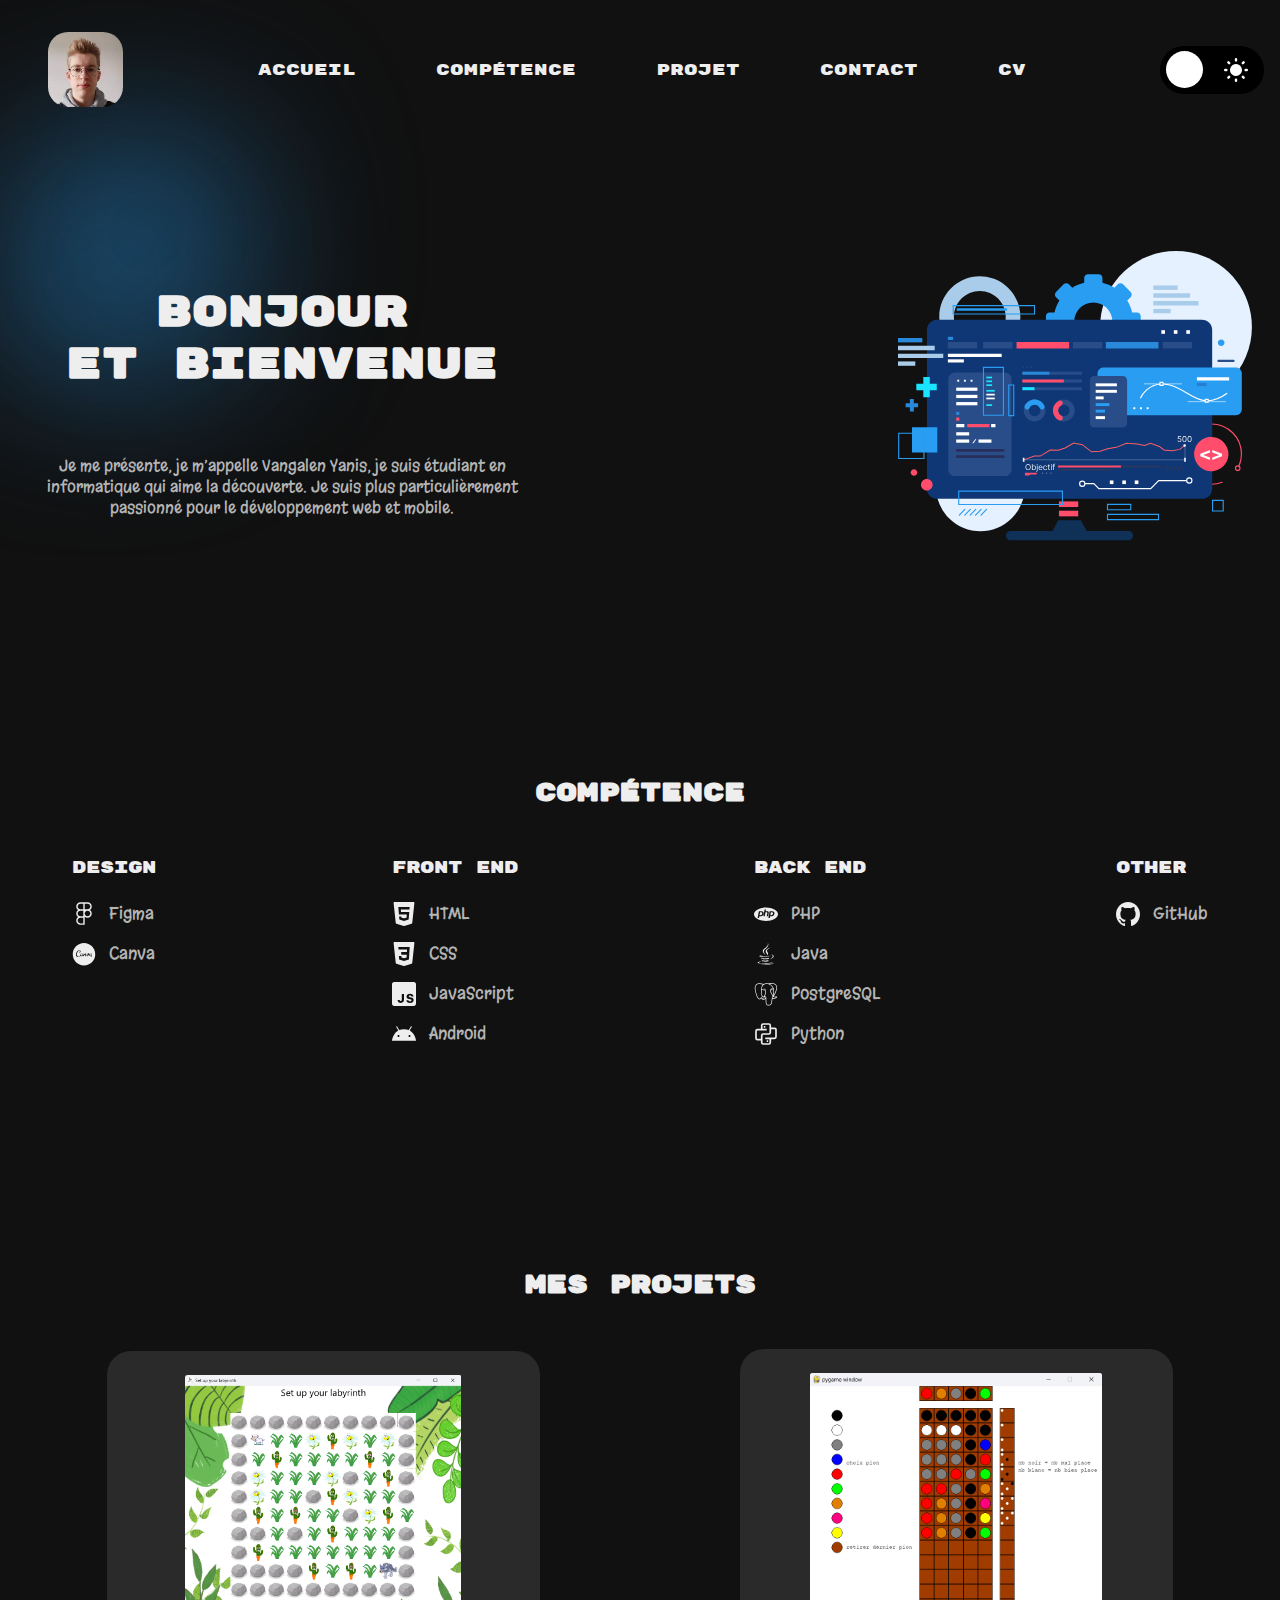
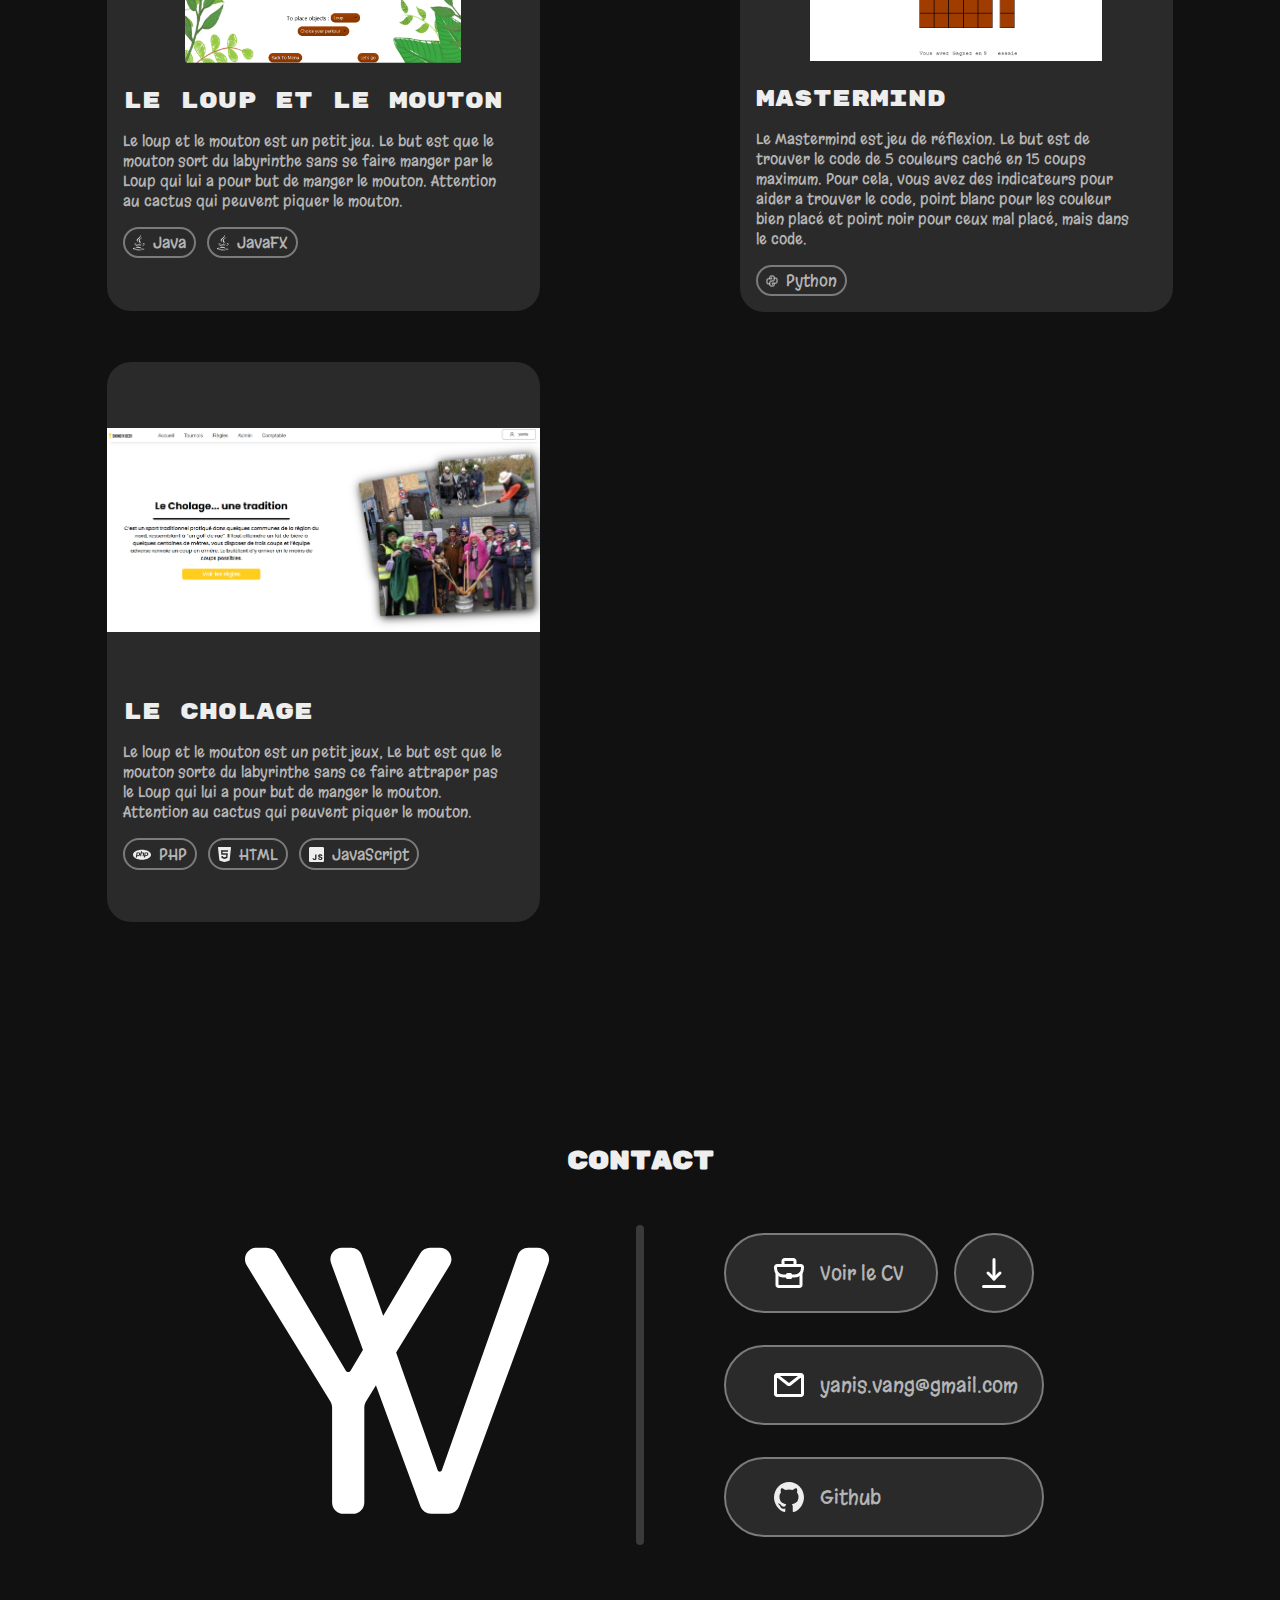
==== commit 3e7ab677: "Merge remote-tracking branch 'origin/main'" ====
--- a/index.html
+++ b/index.html
@@ -62,56 +62,78 @@
             <div class="competenceCat">
                 <p class="classTitle">design</p>
                 <div class="item">
-                    <img src="images/Figma.svg">
+                    <svg width="11" height="17" viewBox="0 0 11 17" fill="none" xmlns="http://www.w3.org/2000/svg">
+                        <path d="M8 5.67218H3M8 5.67218C8.66304 5.67218 9.29893 5.40879 9.76777 4.93995C10.2366 4.47111 10.5 3.83522 10.5 3.17218C10.5 2.50914 10.2366 1.87325 9.76777 1.40441C9.29893 0.935572 8.66304 0.67218 8 0.67218H3M8 5.67218C8.66304 5.67218 9.29893 5.93557 9.76777 6.40441C10.2366 6.87325 10.5 7.50914 10.5 8.17218C10.5 8.83522 10.2366 9.47111 9.76777 9.93995C9.29893 10.4088 8.66304 10.6722 8 10.6722C7.33696 10.6722 6.70107 10.4088 6.23223 9.93995C5.76339 9.47111 5.5 8.83522 5.5 8.17218C5.5 7.50914 5.76339 6.87325 6.23223 6.40441C6.70107 5.93557 7.33696 5.67218 8 5.67218ZM3 5.67218C2.33696 5.67218 1.70107 5.40879 1.23223 4.93995C0.763392 4.47111 0.5 3.83522 0.5 3.17218C0.5 2.50914 0.763392 1.87325 1.23223 1.40441C1.70107 0.935572 2.33696 0.67218 3 0.67218M3 5.67218H5.5M3 5.67218C2.33696 5.67218 1.70107 5.93557 1.23223 6.40441C0.763392 6.87325 0.5 7.50914 0.5 8.17218C0.5 8.83522 0.763392 9.47111 1.23223 9.93995C1.70107 10.4088 2.33696 10.6722 3 10.6722M3 0.67218H5.5V5.67218M5.5 5.67218V10.6722M3 10.6722H5.5M3 10.6722C2.33696 10.6722 1.70107 10.9356 1.23223 11.4044C0.763392 11.8733 0.5 12.5091 0.5 13.1722C0.5 13.8352 0.763392 14.4711 1.23223 14.9399C1.70107 15.4088 2.33696 15.6722 3 15.6722H5.5V10.6722" stroke="#EEEEEE" stroke-linecap="round" stroke-linejoin="round"/>
+                    </svg>
                     <p>Figma</p>
                 </div>
                 <div class="item">
-                    <img src="images/Canva.svg">
+                    <svg width="15" height="16" viewBox="0 0 15 16" fill="none" xmlns="http://www.w3.org/2000/svg">
+                        <path d="M7.5 0.67218C3.35813 0.67218 0 4.03031 0 8.17218C0 12.3141 3.35813 15.6722 7.5 15.6722C11.6419 15.6722 15 12.3141 15 8.17218C15 4.03031 11.6419 0.67218 7.5 0.67218ZM4.35125 5.47218C4.8225 5.47218 5.18687 5.81531 5.22937 6.22218C5.2725 6.58656 5.1225 6.90781 4.71563 7.10093C4.50125 7.20781 4.41562 7.20843 4.3725 7.14405C4.35125 7.10093 4.3725 7.05843 4.41563 7.01531C4.80125 6.69406 4.80125 6.43656 4.75812 6.07281C4.73688 5.83656 4.56563 5.68655 4.39375 5.68655C3.64375 5.68655 2.5725 7.35781 2.7225 8.57968C2.78688 9.05093 3.06562 9.60843 3.66562 9.60843C3.85812 9.60843 4.07188 9.54405 4.26562 9.45843C4.57812 9.29343 4.765 9.16468 4.95125 8.95843C4.90562 8.40531 5.39125 7.67968 6.10812 7.67968C6.43 7.67968 6.68687 7.80781 6.70812 8.04406C6.75062 8.36531 6.4725 8.4078 6.38687 8.4078C6.30125 8.4078 6.15062 8.38655 6.15062 8.30155C6.12937 8.2153 6.34375 8.25781 6.3225 8.06531C6.30062 7.93656 6.1725 7.89406 6.04375 7.89406C5.59375 7.89406 5.33687 8.51531 5.40063 8.90093C5.4225 9.07281 5.50812 9.24406 5.68 9.24406C5.80813 9.24406 6.00125 9.05031 6.06563 8.77218C6.10813 8.57968 6.28 8.45093 6.43 8.45093C6.49375 8.45093 6.53625 8.47218 6.55813 8.55781V8.64406C6.53688 8.72968 6.4725 8.98656 6.49437 9.05093C6.49437 9.09406 6.51562 9.15781 6.60063 9.15781C6.65812 9.15781 6.87313 9.04531 7.08625 8.87093C7.15938 8.50218 7.24437 8.05968 7.24437 8.0228C7.26562 7.8728 7.33 7.72281 7.63 7.72281C7.69438 7.72281 7.73688 7.74405 7.75813 7.82968V7.91593L7.67313 8.30155C7.95125 7.93718 8.35875 7.68031 8.61562 7.68031C8.72312 7.68031 8.80875 7.74406 8.80875 7.85156C8.80875 7.91593 8.80875 8.0228 8.76562 8.1303C8.68 8.36593 8.5725 8.7303 8.50812 9.05155C8.50812 9.13718 8.53 9.22281 8.6375 9.22281C8.74437 9.22281 9.06563 9.09406 9.3225 8.75156L9.32687 8.74906C9.32563 8.70656 9.3225 8.6653 9.3225 8.6228C9.3225 8.36593 9.34438 8.15156 9.3875 8.00156C9.43 7.83031 9.64438 7.68031 9.77313 7.68031C9.8375 7.68031 9.90125 7.72343 9.90125 7.78718C9.90125 7.80905 9.90125 7.85156 9.88 7.87281C9.79437 8.15156 9.73 8.40843 9.73 8.66593C9.73 8.81593 9.75125 9.02968 9.79375 9.15843C9.79375 9.17968 9.81562 9.20156 9.8375 9.20156C9.88 9.20156 10.18 8.92343 10.3938 8.55906C10.2013 8.43031 10.0938 8.21593 10.0938 7.95906C10.0938 7.50906 10.3725 7.27343 10.63 7.27343C10.8444 7.27343 11.0156 7.42343 11.0156 7.72343C11.0156 7.91593 10.9513 8.12968 10.8444 8.32343H10.9081C10.9761 8.32564 11.0438 8.31342 11.1067 8.28756C11.1696 8.26171 11.2263 8.22281 11.2731 8.17343C11.2928 8.14096 11.3221 8.11541 11.3569 8.10031C11.5662 7.83468 11.8756 7.63781 12.2381 7.63781C12.5381 7.63781 12.8156 7.76593 12.8375 8.00156C12.88 8.32343 12.6012 8.38781 12.5156 8.38781L12.5144 8.38656C12.4281 8.38656 12.2788 8.36468 12.2788 8.27906C12.2788 8.19343 12.4719 8.23656 12.45 8.04406C12.4288 7.91531 12.3 7.87218 12.1713 7.87218C11.7425 7.87218 11.465 8.42906 11.5287 8.87906C11.55 9.05093 11.6356 9.24343 11.8069 9.24343C11.9356 9.24343 12.1287 9.05093 12.2144 8.77218C12.2569 8.60093 12.4288 8.45093 12.5787 8.45093C12.6431 8.45093 12.685 8.47218 12.7069 8.55781C12.7069 8.60093 12.7069 8.68655 12.6213 8.96531C12.515 9.15781 12.5144 9.2653 12.5356 9.35093C12.5569 9.52218 12.6425 9.65093 12.7288 9.71531C12.75 9.73656 12.7712 9.77906 12.7712 9.77906C12.7712 9.82218 12.75 9.8653 12.6856 9.8653C12.6644 9.8653 12.6431 9.8653 12.6213 9.84343C12.3 9.71531 12.1713 9.50093 12.1281 9.28656C12 9.43655 11.85 9.52218 11.6781 9.52218C11.4 9.52218 11.1219 9.26531 11.0781 8.94343C11.0658 8.80644 11.0818 8.66839 11.125 8.53781C10.9981 8.61906 10.8612 8.66468 10.7356 8.66468H10.6294C10.35 9.07218 10.05 9.35093 9.83562 9.47906C9.76283 9.51781 9.68237 9.54 9.6 9.54405C9.5575 9.54405 9.49312 9.52218 9.47187 9.47906C9.4125 9.38406 9.37438 9.23406 9.35125 9.06218C9.05062 9.39155 8.63562 9.56531 8.44312 9.56531C8.22875 9.56531 8.10063 9.43655 8.07938 9.22155V8.98656C8.14313 8.51531 8.315 8.23656 8.315 8.15093C8.31441 8.13962 8.3097 8.12892 8.30175 8.12086C8.2938 8.1128 8.28317 8.10793 8.27187 8.10718C8.12187 8.10718 7.62937 8.62218 7.54313 8.96531L7.47875 9.24343C7.43625 9.43655 7.24312 9.56531 7.115 9.56531C7.05062 9.56531 7.0075 9.54343 6.98625 9.45781V9.37218L7.015 9.22656C6.74313 9.42031 6.47125 9.54405 6.34312 9.54405C6.15063 9.54405 6.04313 9.43655 6.02187 9.28656C5.89313 9.45781 5.74375 9.54405 5.55062 9.54405C5.33062 9.54405 5.11562 9.39406 5.01188 9.17343C4.85938 9.34531 4.685 9.51906 4.47937 9.65093C4.17937 9.84406 3.83687 9.99406 3.42937 9.99406C3.06562 9.99406 2.74375 9.80093 2.5725 9.62968C2.315 9.39406 2.16563 9.02968 2.14375 8.68655C2.01562 7.63656 2.65812 6.28656 3.64375 5.68655C3.88 5.55843 4.11562 5.47218 4.35125 5.47218ZM10.4575 7.52906C10.3925 7.52906 10.35 7.63656 10.35 7.74343C10.35 7.91468 10.4356 8.10781 10.5431 8.21531C10.585 8.09838 10.6066 7.97514 10.6069 7.85093C10.6069 7.63656 10.5219 7.52906 10.4575 7.52906Z" fill="#EEEEEE"/>
+                    </svg>
                     <p>Canva</p>
                 </div>
             </div>
             <div class="competenceCat">
                 <p class="classTitle">front end</p>
                 <div class="item">
-                    <img src="images/Html.svg">
+                    <svg width="13" height="15" viewBox="0 0 13 15" fill="none" xmlns="http://www.w3.org/2000/svg">
+                        <path d="M12.8452 0.208472C12.7296 0.0757512 12.5647 0 12.3919 0H0.608463C0.43566 0 0.270766 0.0757512 0.155159 0.208472C0.039551 0.341194 -0.0152106 0.518364 0.00365169 0.694908L1.34348 13.105C1.37026 13.3573 1.54367 13.5682 1.78097 13.6377L6.33226 14.9756C6.38703 14.9919 6.44361 15 6.49959 15C6.55557 15 6.61216 14.9919 6.66692 14.9756L11.2182 13.6377C11.4555 13.5682 11.6283 13.3573 11.6557 13.105L12.9961 0.694908C13.0156 0.518364 12.9608 0.341194 12.8452 0.208472ZM9.92523 4.6515H4.49167L4.62066 6.24291H9.79441L9.40621 10.9445L6.50203 11.8948L6.47343 11.8854L3.60149 10.9432L3.4445 9.02755H4.85127L4.91272 9.77191L6.51724 10.1356L8.09376 9.77129L8.26109 7.75981H3.33863L2.95773 3.13022H10.0518L9.92523 4.6515Z" fill="#EEEEEE"/>
+                    </svg>
                     <p>HTML</p>
                 </div>
                 <div class="item">
-                    <img src="images/Css.svg">
+                    <svg width="13" height="15" viewBox="0 0 13 15" fill="none" xmlns="http://www.w3.org/2000/svg">
+                        <path d="M12.8452 0.208472C12.7296 0.0757512 12.5647 0 12.3919 0H0.608463C0.43566 0 0.270766 0.0757512 0.155159 0.208472C0.039551 0.341194 -0.0152106 0.518364 0.00365169 0.694908L1.34348 13.105C1.37026 13.3573 1.54367 13.5682 1.78097 13.6377L6.33226 14.9756C6.38703 14.9919 6.44361 15 6.49959 15C6.55557 15 6.61216 14.9919 6.66692 14.9756L11.2182 13.6377C11.4555 13.5682 11.6283 13.3573 11.6557 13.105L12.9961 0.694908C13.0156 0.518364 12.9608 0.341194 12.8452 0.208472ZM9.85648 6.30676L9.5851 10.8675L6.51967 11.8986L3.45424 10.8675L3.33802 8.68635H4.8896L4.92854 9.67801L6.51967 10.2333L8.1108 9.67801L8.22701 7.89378H4.81233L4.73505 6.30739H8.3049L8.42111 4.72099H3.06604L2.94982 3.13397H10.0506L9.85648 6.30676Z" fill="#EEEEEE"/>
+                    </svg>
                     <p>CSS</p>
                 </div>
                 <div class="item">
-                    <img src="images/JavaScript.svg">
+                    <svg width="15" height="15" viewBox="0 0 15 15" fill="none" xmlns="http://www.w3.org/2000/svg">
+                        <path d="M13.6364 0H1.36364C0.610227 0 0 0.610227 0 1.36364V13.6364C0 14.3898 0.610227 15 1.36364 15H13.6364C14.3898 15 15 14.3898 15 13.6364V1.36364C15 0.610227 14.3898 0 13.6364 0ZM7.5 11.1682C7.5 12.3798 6.75682 13.0589 5.52273 13.0589C4.30364 13.0589 3.52705 12.3464 3.52705 11.1941H4.84773C4.85114 11.6216 5.10614 11.8916 5.50023 11.8916C5.90523 11.8916 6.12273 11.6366 6.12273 11.1566V7.49864H7.5V11.1682ZM11.237 13.0589C9.86727 13.0589 9.00545 12.4139 8.98227 11.3707H10.2955C10.3289 11.7648 10.7223 12.0157 11.293 12.0157C11.807 12.0157 12.1602 11.7682 12.1602 11.4116C12.1602 11.1116 11.9236 10.95 11.3045 10.8266L10.592 10.6841C9.60136 10.4966 9.09136 9.95659 9.09136 9.105C9.09136 8.04682 9.93955 7.35273 11.2445 7.35273C12.5127 7.35273 13.3902 8.03932 13.4127 9.04091H12.1411C12.1111 8.65841 11.747 8.39182 11.2623 8.39182C10.7789 8.39182 10.4605 8.62091 10.4605 8.98091C10.4605 9.2775 10.7005 9.45 11.2705 9.5625L11.9673 9.6975C13.037 9.90409 13.517 10.3875 13.517 11.2466C13.5177 12.3764 12.6552 13.0589 11.237 13.0589Z" fill="#EEEEEE"/>
+                    </svg>
                     <p>JavaScript</p>
                 </div>
                 <div class="item">
-                    <img src="images/Android.svg">
+                    <svg width="17" height="11" viewBox="0 0 17 11" fill="none" xmlns="http://www.w3.org/2000/svg">
+                        <path d="M17 10.2H0C0.16892 8.61916 0.705871 7.1034 1.56542 5.78099C2.22645 4.7314 3.11347 3.85212 4.15792 3.21111L4.44833 3.04367L3.0175 0.561161C2.96784 0.47714 2.95263 0.376304 2.9752 0.280771C2.99777 0.185238 3.05629 0.102806 3.13792 0.0515546C3.17827 0.0267635 3.22303 0.0104794 3.26958 0.00365178C3.31612 -0.00317583 3.36352 -0.000410269 3.40902 0.0117874C3.45451 0.023985 3.49719 0.0453704 3.53455 0.0746964C3.57192 0.104022 3.60324 0.140702 3.62667 0.182596L5.1 2.73063C6.18985 2.28304 7.35479 2.0604 8.52833 2.07542C9.68116 2.06096 10.8251 2.28374 11.8929 2.73063L13.3592 0.182596C13.3832 0.14031 13.4152 0.103436 13.4534 0.074182C13.4916 0.0449277 13.5352 0.0238941 13.5815 0.0123397C13.6278 0.000785255 13.6758 -0.00105256 13.7228 0.00693643C13.7698 0.0149254 13.8148 0.0325771 13.855 0.0588348C13.9354 0.111262 13.9925 0.194224 14.0137 0.289664C14.0349 0.385105 14.0186 0.485299 13.9683 0.568441L12.5375 3.05823L12.8917 3.26207C13.9326 3.92811 14.812 4.82944 15.4629 5.89747C16.2761 7.19842 16.8009 8.66731 17 10.2ZM11.6875 6.93852C11.6875 7.1316 11.7621 7.31677 11.895 7.4533C12.0278 7.58983 12.208 7.66653 12.3958 7.66653C12.5837 7.66653 12.7639 7.58983 12.8967 7.4533C13.0295 7.31677 13.1042 7.1316 13.1042 6.93852C13.1042 6.74544 13.0295 6.56027 12.8967 6.42374C12.7639 6.28721 12.5837 6.21051 12.3958 6.21051C12.208 6.21051 12.0278 6.28721 11.895 6.42374C11.7621 6.56027 11.6875 6.74544 11.6875 6.93852ZM3.89583 6.93852C3.89583 7.1316 3.97046 7.31677 4.1033 7.4533C4.23614 7.58983 4.41631 7.66653 4.60417 7.66653C4.79203 7.66653 4.9722 7.58983 5.10503 7.4533C5.23787 7.31677 5.3125 7.1316 5.3125 6.93852C5.3125 6.74544 5.23787 6.56027 5.10503 6.42374C4.9722 6.28721 4.79203 6.21051 4.60417 6.21051C4.41631 6.21051 4.23614 6.28721 4.1033 6.42374C3.97046 6.56027 3.89583 6.74544 3.89583 6.93852Z" fill="#EEEEEE"/>
+                    </svg>
                     <p>Android</p>
                 </div>
             </div>
             <div class="competenceCat">
                 <p class="classTitle">back end</p>
                 <div class="item">
-                    <img src="images/Php.svg">
+                    <svg width="18" height="11" viewBox="0 0 18 11" fill="none" xmlns="http://www.w3.org/2000/svg">
+                        <path d="M5.25881 4.25167H4.5495L4.16306 6.34946H4.79306C5.20875 6.34946 5.51925 6.26629 5.72456 6.09934C5.9265 5.93537 6.06431 5.65673 6.13462 5.26997C6.20438 4.89865 6.17231 4.63546 6.04406 4.481C5.91187 4.3295 5.65088 4.25167 5.25881 4.25167ZM9 0.67218C4.02806 0.67218 0 2.91256 0 5.67218C0 8.4318 4.02806 10.6722 9 10.6722C13.9719 10.6722 18 8.4318 18 5.67218C18 2.91256 13.9719 0.67218 9 0.67218ZM6.55369 6.57582C6.36019 6.77365 6.12337 6.92218 5.868 7.0113C5.616 7.09507 5.29425 7.14141 4.90444 7.14141H4.01625L3.77325 8.4722H2.73881L3.66188 3.4627H5.64806C6.246 3.4627 6.6825 3.62667 6.95756 3.95759C7.23038 4.28851 7.31531 4.7531 7.20337 5.3472C7.16287 5.58247 7.08356 5.80823 6.97556 6.01914C6.867 6.21935 6.72975 6.4059 6.55312 6.57582H6.55369ZM9.57431 7.14141L9.98156 4.92361C10.0283 4.6723 10.0108 4.50001 9.92812 4.40614C9.84937 4.31643 9.67612 4.27009 9.41287 4.27009H8.59556L8.0685 7.14141H7.04025L7.96275 2.12893H8.98819L8.74237 3.4627H9.65644C10.2341 3.4627 10.629 3.56786 10.8461 3.77817C11.0661 3.99205 11.1302 4.33485 11.0458 4.80894L10.6144 7.142L9.57431 7.14141ZM15.2691 5.3472C15.2286 5.58247 15.1521 5.80823 15.0413 6.01914C14.9355 6.21935 14.7954 6.4059 14.6222 6.57582C14.4259 6.77068 14.1919 6.92218 13.9337 7.0113C13.6817 7.09507 13.3594 7.14141 12.9701 7.14141H12.0853L11.8395 8.4722H10.8051L11.7281 3.4627H13.7143C14.3123 3.4627 14.7487 3.62667 15.0238 3.96115C15.2966 4.2891 15.381 4.7531 15.2691 5.3472ZM13.3245 4.25167H12.618L12.2316 6.34946H12.8588C13.2773 6.34946 13.5878 6.26629 13.7903 6.09934C13.995 5.93537 14.1328 5.65673 14.2037 5.26997C14.2734 4.89865 14.2414 4.63546 14.1092 4.481C13.9809 4.3295 13.7171 4.25167 13.3245 4.25167Z" fill="#EEEEEE"/>
+                    </svg>
                     <p>PHP</p>
                 </div>
                 <div class="item">
-                    <img src="images/Java.svg">
+                    <svg width="12" height="17" viewBox="0 0 12 17" fill="none" xmlns="http://www.w3.org/2000/svg">
+                        <path d="M3.69258 12.6889C3.69258 12.6889 3.09818 13.0351 4.11458 13.1512C5.34612 13.293 5.97597 13.2731 7.33183 13.0147C7.33183 13.0147 7.68779 13.2401 8.18652 13.4348C5.1441 14.7377 1.30186 13.3566 3.69209 12.6889H3.69258ZM3.32011 10.9892C3.32011 10.9892 2.65238 11.4821 3.66927 11.5856C4.98773 11.722 6.02405 11.7351 7.82231 11.3889C7.82231 11.3889 8.07046 11.6395 8.46284 11.7779C4.78523 12.8525 0.687066 11.8614 3.32011 10.9892ZM6.45382 8.10365C7.20217 8.96611 6.25618 9.74262 6.25618 9.74262C6.25618 9.74262 8.15836 8.75827 7.28569 7.52964C6.46936 6.38115 5.84194 5.81249 9.23061 3.84669C9.23061 3.84669 3.91159 5.17486 6.45334 8.10414L6.45382 8.10365ZM10.4757 13.9486C10.4757 13.9486 10.9162 14.3099 9.99255 14.5911C8.23703 15.1219 2.6854 15.2811 1.14258 14.611C0.58897 14.3706 1.6282 14.0345 1.95454 13.9661C2.29593 13.8903 2.49066 13.9059 2.49066 13.9059C1.87344 13.4707 -1.49532 14.7581 0.778848 15.1272C6.98315 16.1339 12.0866 14.6746 10.4757 13.9486ZM3.97812 9.22641C3.97812 9.22641 1.15326 9.89657 2.97629 10.1394C3.74794 10.2428 5.28348 10.2205 6.71509 10.0991C7.88301 10 9.05724 9.79021 9.05724 9.79021C9.05724 9.79021 8.64495 9.96698 8.34629 10.1724C5.47773 10.9261 -0.0632199 10.5745 1.53253 9.80333C2.88062 9.15308 3.97812 9.22641 3.97812 9.22641ZM9.04413 12.059C11.9579 10.5415 10.6098 9.08703 9.67155 9.28468C9.44088 9.32985 9.33745 9.37355 9.33745 9.37355C9.33745 9.37355 9.42097 9.23903 9.5856 9.18124C11.447 8.52614 12.8786 11.1106 8.98586 12.1353C8.98586 12.1329 9.03199 12.0945 9.04413 12.059ZM7.28618 0.67218C7.28618 0.67218 8.90039 2.2859 5.75356 4.76937C3.23221 6.76236 5.17907 7.89823 5.75356 9.19581C4.28164 7.86764 3.20162 6.69972 3.92519 5.61192C4.98967 4.01083 7.93643 3.23675 7.28618 0.67218ZM4.26367 16.164C7.06134 16.3408 11.3581 16.063 11.4625 14.7402C11.4625 14.7402 11.2649 15.2408 9.14757 15.64C6.76025 16.0902 3.8135 16.0368 2.06575 15.7488C2.06575 15.7488 2.42511 16.0445 4.26318 16.164H4.26367Z" fill="#EEEEEE"/>
+                    </svg>
                     <p>Java</p>
                 </div>
                 <div class="item">
-                    <img src="images/Postgres.svg">
+                    <svg width="15" height="16" viewBox="0 0 15 16" fill="none" xmlns="http://www.w3.org/2000/svg">
+                        <path d="M14.9317 9.75661C14.7656 9.57122 14.4819 9.62191 14.2626 9.66392C13.7354 9.75461 13.1618 9.85998 12.6512 9.64858C13.5631 8.26151 14.2806 6.74706 14.6819 5.14859C14.8279 4.54108 14.9407 3.91956 14.9192 3.29404C14.9033 2.94394 14.8528 2.57116 14.6307 2.28108C14.0813 1.58287 13.285 1.07405 12.4069 0.846653C11.3103 0.559902 10.134 0.64526 9.05537 0.966688C8.96612 0.984027 8.87825 0.945349 8.79107 0.934679C7.81203 0.743289 6.73266 0.818645 5.8837 1.36481C4.86453 1.01137 3.76925 0.797972 2.68435 0.907337C1.8776 0.988028 1.06738 1.34947 0.604502 2.01166C0.0191548 2.83791 -0.0604136 3.89288 0.032993 4.86117C0.22119 6.14688 0.546383 7.41259 0.960139 8.64695C1.23275 9.41651 1.53303 10.1921 2.01805 10.8643C2.26437 11.1944 2.59164 11.5271 3.03238 11.5791C3.424 11.6252 3.77825 11.3911 4.01834 11.1137C4.43348 10.6349 4.86038 10.1647 5.3032 9.70993C5.59241 9.84664 5.90653 9.92533 6.22758 9.94867C6.05391 10.1474 5.91069 10.4068 5.63393 10.4848C5.26099 10.6235 4.8244 10.6049 4.49575 10.8443C4.30617 10.975 4.29717 11.2597 4.46738 11.4098C4.77528 11.6979 5.22916 11.7599 5.63877 11.7932C6.21927 11.8359 6.806 11.6478 7.24674 11.2811C7.24398 12.1707 7.24813 13.0629 7.35191 13.9478C7.40381 14.466 7.63559 14.9822 8.04451 15.3309C8.42989 15.655 8.97926 15.7224 9.46844 15.6403C9.94862 15.5523 10.4419 15.4136 10.817 15.0975C11.2155 14.7588 11.3857 14.2473 11.4646 13.7565C11.6078 12.8769 11.7164 11.9933 11.8202 11.1097C12.8463 11.2764 14.0073 11.087 14.7739 10.3648C14.9379 10.2161 15.0936 9.95867 14.9317 9.75661ZM12.6546 1.39148C13.2704 1.61688 13.8177 2.00833 14.2287 2.50381C14.4245 2.74054 14.4494 3.05864 14.4619 3.34939C14.4709 4.04293 14.3256 4.7278 14.1408 5.39466C13.7873 6.62902 13.2504 7.81204 12.5758 8.9137C12.5093 9.0224 12.4367 9.12709 12.3564 9.22646C12.3502 9.19645 12.3377 9.1351 12.3315 9.10442C12.4152 8.89236 12.5377 8.6923 12.5854 8.4669C12.7543 7.83138 12.6117 7.17719 12.5509 6.53766C12.4872 5.93415 12.701 5.34665 12.6955 4.74447C12.7197 4.44972 12.5986 4.17097 12.481 3.90622C12.0555 2.98928 11.3788 2.17371 10.5104 1.61355C10.2987 1.4735 10.0621 1.37548 9.85106 1.23477C10.7741 1.04404 11.7642 1.06805 12.6539 1.39081L12.6546 1.39148ZM12.0921 6.539C12.1461 7.25321 12.3613 8.0201 12.0119 8.69763C11.5434 7.79937 10.938 6.94178 10.727 5.94149C10.6675 5.62339 10.6523 5.22061 10.9456 4.99921C11.3179 4.74447 11.8043 4.80182 12.2347 4.82716C12.216 5.4 12.0333 5.96216 12.0928 6.539H12.0921ZM3.71805 10.7702C3.54992 10.961 3.32298 11.1884 3.03653 11.1317C2.70165 11.0383 2.48855 10.7436 2.30173 10.4788C1.79734 9.70126 1.49359 8.823 1.21476 7.95141C0.902711 6.91978 0.639789 5.87147 0.488263 4.80582C0.412846 3.99491 0.459895 3.12532 0.890257 2.40311C1.21268 1.85628 1.81394 1.50751 2.44565 1.39348C3.45721 1.20609 4.49437 1.40482 5.4651 1.69024C5.03682 2.1437 4.70332 2.67786 4.5089 3.2627C4.2439 4.0436 4.12282 4.87451 4.18647 5.69542C4.22314 6.27359 4.20723 6.85442 4.12351 7.42793C4.01834 8.17681 4.33039 8.94704 4.90743 9.45252C4.51443 9.89532 4.09791 10.3174 3.71736 10.7709L3.71805 10.7702ZM4.60369 8.08745C4.50474 7.66333 4.63413 7.23654 4.64866 6.81174C4.68256 6.33094 4.64728 5.84946 4.63759 5.36865C5.10393 5.0779 5.64915 4.8505 6.21443 4.88184C6.5071 4.89385 6.77694 5.09324 6.84752 5.37132C7.10421 6.35628 7.18378 7.4526 6.69184 8.38554C6.52025 8.74565 6.38118 9.11842 6.26148 9.49654C5.44365 9.50454 4.74829 8.83768 4.60369 8.08745ZM7.14849 10.7242C6.6351 11.3944 5.60763 11.5225 4.86522 11.1577C5.23124 10.9943 5.65953 11.007 6.01309 10.8056C6.35489 10.6282 6.4905 10.2381 6.81016 10.0374C7.15818 9.99002 7.41211 10.4882 7.14919 10.7236L7.14849 10.7242ZM11.5517 9.94133C11.3566 10.2441 11.4251 10.6135 11.3774 10.9496C11.2653 11.8919 11.1553 12.8355 10.9962 13.7718C10.9207 14.2206 10.7229 14.6974 10.2835 14.9208C9.83307 15.1415 9.30999 15.2802 8.80352 15.2049C8.32265 15.1235 8.0196 14.6914 7.88329 14.2706C7.78366 13.9178 7.77328 13.5491 7.74491 13.1856C7.69648 12.3087 7.69579 11.4298 7.71931 10.5522C7.73938 10.2094 7.55672 9.85264 7.23913 9.68592C7.08553 9.60257 6.90564 9.59123 6.73405 9.57789C6.86897 8.93304 7.2765 8.37621 7.41626 7.73202C7.59754 6.93511 7.49721 6.10554 7.31178 5.31864C7.22114 4.92586 6.91117 4.57842 6.4988 4.48306C5.86364 4.32901 5.22294 4.56842 4.65489 4.82449C4.72684 3.9349 4.97385 3.02396 5.53914 2.30175C5.95497 1.76426 6.59982 1.40548 7.28826 1.31946C8.42436 1.18008 9.6172 1.48151 10.5201 2.16638C11.266 2.73454 11.8555 3.5041 12.1731 4.36969C11.6452 4.35169 11.0467 4.33101 10.6198 4.68445C10.2323 4.99921 10.1825 5.53604 10.2697 5.98684C10.4717 7.05915 11.1283 7.97075 11.6126 8.93504C11.7413 9.1611 11.9143 9.35849 12.079 9.56122C11.8832 9.65658 11.6645 9.74794 11.5531 9.942L11.5517 9.94133ZM12.9106 10.6996C12.5619 10.7396 12.1994 10.7516 11.8631 10.6402C11.8645 10.4568 11.8541 10.2394 12.007 10.1027C12.1281 10.0167 12.3004 9.93733 12.4401 10.0314C13.0352 10.3334 13.7271 10.1861 14.3602 10.1121C13.9734 10.4748 13.4379 10.6442 12.9106 10.6996ZM11.0826 5.13325C10.9588 5.23128 11.0923 5.37799 11.1989 5.424C11.457 5.57004 11.8105 5.36598 11.8188 5.0819C11.5857 4.9772 11.2937 4.98787 11.0826 5.13325ZM6.51471 5.58672C6.62473 5.5267 6.74097 5.36198 6.61366 5.26262C6.43238 5.12058 6.16876 5.09324 5.94805 5.15059C5.87678 5.17459 5.80206 5.22128 5.81659 5.3053C5.86779 5.59072 6.26425 5.7641 6.51402 5.58672H6.51471Z" fill="#EEEEEE"/>
+                    </svg>
                     <p>PostgreSQL</p>
                 </div>
                 <div class="item">
-                    <img src="images/Python.svg">
+                    <svg width="12" height="12" viewBox="0 0 12 12" fill="none" xmlns="http://www.w3.org/2000/svg">
+                        <path d="M4.92857 2.42857H5.64286M3.85714 3.5V1.71429C3.85714 1.3198 4.17694 1 4.57143 1H7.42857C7.82307 1 8.14286 1.3198 8.14286 1.71429V5.28571C8.14286 5.6802 7.82307 6 7.42857 6H4.57143C4.17694 6 3.85714 6.3198 3.85714 6.71429V10.2857C3.85714 10.6802 4.17694 11 4.57143 11H7.42857C7.82307 11 8.14286 10.6802 8.14286 10.2857V8.5M6.35714 3.85714H1.71429C1.3198 3.85714 1 4.17694 1 4.57143V8.14286C1 8.53736 1.3198 8.85714 1.71429 8.85714H3.85714M5.64286 8.14286H10.2857C10.6802 8.14286 11 7.82307 11 7.42857V3.85714C11 3.46266 10.6802 3.14286 10.2857 3.14286H8.14286M6.35714 9.57143H7.07143" stroke="#EEEEEE" stroke-width="0.84211"/>
+                    </svg>
                     <p>Python</p>
                 </div>
             </div>
             <div class="competenceCat">
                 <p class="classTitle">other</p>
                 <div class="item">
-                    <img src="images/GitHub.svg">
+                    <svg width="15" height="15" viewBox="0 0 15 15" fill="none" xmlns="http://www.w3.org/2000/svg">
+                        <path d="M7.5 0.000401754C5.53191 -0.020531 3.63639 0.777282 2.23004 2.2185C0.823695 3.65972 0.0215865 5.62642 0 7.68637C0.00758344 9.31432 0.507916 10.8979 1.42913 12.2096C2.35035 13.5213 3.64505 14.4936 5.12727 14.987C5.50227 15.0583 5.63864 14.8228 5.63864 14.6159C5.63864 14.4089 5.63864 13.9522 5.63864 13.3099C3.55227 13.7738 3.10909 12.2822 3.10909 12.2822C2.9702 11.814 2.67493 11.4138 2.27727 11.1547C1.59545 10.6837 2.33182 10.6908 2.33182 10.6908C2.56749 10.7238 2.79297 10.8122 2.99135 10.9494C3.18973 11.0866 3.35585 11.269 3.47727 11.483C3.68886 11.867 4.03605 12.1487 4.4441 12.2675C4.85215 12.3863 5.28845 12.3326 5.65909 12.1181C5.69721 11.7273 5.86629 11.3632 6.13636 11.0905C4.47273 10.8978 2.72727 10.2412 2.72727 7.29386C2.7124 6.52504 2.9838 5.7803 3.48409 5.21715C3.25625 4.55708 3.28315 3.83005 3.55909 3.1904C3.55909 3.1904 4.19318 2.98344 5.60455 3.97541C6.83311 3.63274 8.12598 3.63274 9.35455 3.97541C10.7864 2.98344 11.4 3.1904 11.4 3.1904C11.6759 3.83005 11.7028 4.55708 11.475 5.21715C11.9869 5.76998 12.273 6.50972 12.2727 7.27959C12.2727 10.2341 10.5136 10.8835 8.86364 11.0762C9.04431 11.2598 9.18387 11.483 9.27228 11.7298C9.3607 11.9766 9.39578 12.2408 9.375 12.5035V14.6087C9.375 14.6087 9.51136 15.0583 9.88636 14.9798C11.3644 14.4834 12.6547 13.5108 13.5731 12.201C14.4915 10.8911 14.9909 9.31104 15 7.68637C14.9784 5.62642 14.1763 3.65972 12.77 2.2185C11.3636 0.777282 9.46809 -0.020531 7.5 0.000401754Z" fill="#EEEEEE"/>
+                    </svg>
                     <p>GitHub</p>
                 </div>
             </div>
@@ -174,11 +196,15 @@
                     Attention au cactus qui peuvent piquer le mouton.</p>
                 <div class="language">
                     <div class="lang">
-                        <img src="images/Java.svg">
+                        <svg width="12" height="17" viewBox="0 0 12 17" fill="none" xmlns="http://www.w3.org/2000/svg">
+                            <path d="M3.69258 12.6889C3.69258 12.6889 3.09818 13.0351 4.11458 13.1512C5.34612 13.293 5.97597 13.2731 7.33183 13.0147C7.33183 13.0147 7.68779 13.2401 8.18652 13.4348C5.1441 14.7377 1.30186 13.3566 3.69209 12.6889H3.69258ZM3.32011 10.9892C3.32011 10.9892 2.65238 11.4821 3.66927 11.5856C4.98773 11.722 6.02405 11.7351 7.82231 11.3889C7.82231 11.3889 8.07046 11.6395 8.46284 11.7779C4.78523 12.8525 0.687066 11.8614 3.32011 10.9892ZM6.45382 8.10365C7.20217 8.96611 6.25618 9.74262 6.25618 9.74262C6.25618 9.74262 8.15836 8.75827 7.28569 7.52964C6.46936 6.38115 5.84194 5.81249 9.23061 3.84669C9.23061 3.84669 3.91159 5.17486 6.45334 8.10414L6.45382 8.10365ZM10.4757 13.9486C10.4757 13.9486 10.9162 14.3099 9.99255 14.5911C8.23703 15.1219 2.6854 15.2811 1.14258 14.611C0.58897 14.3706 1.6282 14.0345 1.95454 13.9661C2.29593 13.8903 2.49066 13.9059 2.49066 13.9059C1.87344 13.4707 -1.49532 14.7581 0.778848 15.1272C6.98315 16.1339 12.0866 14.6746 10.4757 13.9486ZM3.97812 9.22641C3.97812 9.22641 1.15326 9.89657 2.97629 10.1394C3.74794 10.2428 5.28348 10.2205 6.71509 10.0991C7.88301 10 9.05724 9.79021 9.05724 9.79021C9.05724 9.79021 8.64495 9.96698 8.34629 10.1724C5.47773 10.9261 -0.0632199 10.5745 1.53253 9.80333C2.88062 9.15308 3.97812 9.22641 3.97812 9.22641ZM9.04413 12.059C11.9579 10.5415 10.6098 9.08703 9.67155 9.28468C9.44088 9.32985 9.33745 9.37355 9.33745 9.37355C9.33745 9.37355 9.42097 9.23903 9.5856 9.18124C11.447 8.52614 12.8786 11.1106 8.98586 12.1353C8.98586 12.1329 9.03199 12.0945 9.04413 12.059ZM7.28618 0.67218C7.28618 0.67218 8.90039 2.2859 5.75356 4.76937C3.23221 6.76236 5.17907 7.89823 5.75356 9.19581C4.28164 7.86764 3.20162 6.69972 3.92519 5.61192C4.98967 4.01083 7.93643 3.23675 7.28618 0.67218ZM4.26367 16.164C7.06134 16.3408 11.3581 16.063 11.4625 14.7402C11.4625 14.7402 11.2649 15.2408 9.14757 15.64C6.76025 16.0902 3.8135 16.0368 2.06575 15.7488C2.06575 15.7488 2.42511 16.0445 4.26318 16.164H4.26367Z" fill="#EEEEEE"/>
+                        </svg>
                         <p>Java</p>
                     </div>
                     <div class="lang">
-                        <img src="images/Java.svg">
+                        <svg width="12" height="17" viewBox="0 0 12 17" fill="none" xmlns="http://www.w3.org/2000/svg">
+                            <path d="M3.69258 12.6889C3.69258 12.6889 3.09818 13.0351 4.11458 13.1512C5.34612 13.293 5.97597 13.2731 7.33183 13.0147C7.33183 13.0147 7.68779 13.2401 8.18652 13.4348C5.1441 14.7377 1.30186 13.3566 3.69209 12.6889H3.69258ZM3.32011 10.9892C3.32011 10.9892 2.65238 11.4821 3.66927 11.5856C4.98773 11.722 6.02405 11.7351 7.82231 11.3889C7.82231 11.3889 8.07046 11.6395 8.46284 11.7779C4.78523 12.8525 0.687066 11.8614 3.32011 10.9892ZM6.45382 8.10365C7.20217 8.96611 6.25618 9.74262 6.25618 9.74262C6.25618 9.74262 8.15836 8.75827 7.28569 7.52964C6.46936 6.38115 5.84194 5.81249 9.23061 3.84669C9.23061 3.84669 3.91159 5.17486 6.45334 8.10414L6.45382 8.10365ZM10.4757 13.9486C10.4757 13.9486 10.9162 14.3099 9.99255 14.5911C8.23703 15.1219 2.6854 15.2811 1.14258 14.611C0.58897 14.3706 1.6282 14.0345 1.95454 13.9661C2.29593 13.8903 2.49066 13.9059 2.49066 13.9059C1.87344 13.4707 -1.49532 14.7581 0.778848 15.1272C6.98315 16.1339 12.0866 14.6746 10.4757 13.9486ZM3.97812 9.22641C3.97812 9.22641 1.15326 9.89657 2.97629 10.1394C3.74794 10.2428 5.28348 10.2205 6.71509 10.0991C7.88301 10 9.05724 9.79021 9.05724 9.79021C9.05724 9.79021 8.64495 9.96698 8.34629 10.1724C5.47773 10.9261 -0.0632199 10.5745 1.53253 9.80333C2.88062 9.15308 3.97812 9.22641 3.97812 9.22641ZM9.04413 12.059C11.9579 10.5415 10.6098 9.08703 9.67155 9.28468C9.44088 9.32985 9.33745 9.37355 9.33745 9.37355C9.33745 9.37355 9.42097 9.23903 9.5856 9.18124C11.447 8.52614 12.8786 11.1106 8.98586 12.1353C8.98586 12.1329 9.03199 12.0945 9.04413 12.059ZM7.28618 0.67218C7.28618 0.67218 8.90039 2.2859 5.75356 4.76937C3.23221 6.76236 5.17907 7.89823 5.75356 9.19581C4.28164 7.86764 3.20162 6.69972 3.92519 5.61192C4.98967 4.01083 7.93643 3.23675 7.28618 0.67218ZM4.26367 16.164C7.06134 16.3408 11.3581 16.063 11.4625 14.7402C11.4625 14.7402 11.2649 15.2408 9.14757 15.64C6.76025 16.0902 3.8135 16.0368 2.06575 15.7488C2.06575 15.7488 2.42511 16.0445 4.26318 16.164H4.26367Z" fill="#EEEEEE"/>
+                        </svg>
                         <p>JavaFX</p>
                     </div>
                 </div>
@@ -194,7 +220,9 @@
                     pour ceux mal placé, mais dans le code.</p>
                 <div class="language">
                     <div class="lang">
-                        <img src="images/Python.svg">
+                        <svg width="12" height="12" viewBox="0 0 12 12" fill="none" xmlns="http://www.w3.org/2000/svg">
+                            <path d="M4.92857 2.42857H5.64286M3.85714 3.5V1.71429C3.85714 1.3198 4.17694 1 4.57143 1H7.42857C7.82307 1 8.14286 1.3198 8.14286 1.71429V5.28571C8.14286 5.6802 7.82307 6 7.42857 6H4.57143C4.17694 6 3.85714 6.3198 3.85714 6.71429V10.2857C3.85714 10.6802 4.17694 11 4.57143 11H7.42857C7.82307 11 8.14286 10.6802 8.14286 10.2857V8.5M6.35714 3.85714H1.71429C1.3198 3.85714 1 4.17694 1 4.57143V8.14286C1 8.53736 1.3198 8.85714 1.71429 8.85714H3.85714M5.64286 8.14286H10.2857C10.6802 8.14286 11 7.82307 11 7.42857V3.85714C11 3.46266 10.6802 3.14286 10.2857 3.14286H8.14286M6.35714 9.57143H7.07143" stroke="#EEEEEE" stroke-width="0.84211"/>
+                        </svg>
                         <p>Python</p>
                     </div>
                 </div>
@@ -208,15 +236,21 @@
                     Attention au cactus qui peuvent piquer le mouton.</p>
                 <div class="language">
                     <div class="lang">
-                        <img src="images/Php.svg">
+                        <svg width="18" height="11" viewBox="0 0 18 11" fill="none" xmlns="http://www.w3.org/2000/svg">
+                            <path d="M5.25881 4.25167H4.5495L4.16306 6.34946H4.79306C5.20875 6.34946 5.51925 6.26629 5.72456 6.09934C5.9265 5.93537 6.06431 5.65673 6.13462 5.26997C6.20438 4.89865 6.17231 4.63546 6.04406 4.481C5.91187 4.3295 5.65088 4.25167 5.25881 4.25167ZM9 0.67218C4.02806 0.67218 0 2.91256 0 5.67218C0 8.4318 4.02806 10.6722 9 10.6722C13.9719 10.6722 18 8.4318 18 5.67218C18 2.91256 13.9719 0.67218 9 0.67218ZM6.55369 6.57582C6.36019 6.77365 6.12337 6.92218 5.868 7.0113C5.616 7.09507 5.29425 7.14141 4.90444 7.14141H4.01625L3.77325 8.4722H2.73881L3.66188 3.4627H5.64806C6.246 3.4627 6.6825 3.62667 6.95756 3.95759C7.23038 4.28851 7.31531 4.7531 7.20337 5.3472C7.16287 5.58247 7.08356 5.80823 6.97556 6.01914C6.867 6.21935 6.72975 6.4059 6.55312 6.57582H6.55369ZM9.57431 7.14141L9.98156 4.92361C10.0283 4.6723 10.0108 4.50001 9.92812 4.40614C9.84937 4.31643 9.67612 4.27009 9.41287 4.27009H8.59556L8.0685 7.14141H7.04025L7.96275 2.12893H8.98819L8.74237 3.4627H9.65644C10.2341 3.4627 10.629 3.56786 10.8461 3.77817C11.0661 3.99205 11.1302 4.33485 11.0458 4.80894L10.6144 7.142L9.57431 7.14141ZM15.2691 5.3472C15.2286 5.58247 15.1521 5.80823 15.0413 6.01914C14.9355 6.21935 14.7954 6.4059 14.6222 6.57582C14.4259 6.77068 14.1919 6.92218 13.9337 7.0113C13.6817 7.09507 13.3594 7.14141 12.9701 7.14141H12.0853L11.8395 8.4722H10.8051L11.7281 3.4627H13.7143C14.3123 3.4627 14.7487 3.62667 15.0238 3.96115C15.2966 4.2891 15.381 4.7531 15.2691 5.3472ZM13.3245 4.25167H12.618L12.2316 6.34946H12.8588C13.2773 6.34946 13.5878 6.26629 13.7903 6.09934C13.995 5.93537 14.1328 5.65673 14.2037 5.26997C14.2734 4.89865 14.2414 4.63546 14.1092 4.481C13.9809 4.3295 13.7171 4.25167 13.3245 4.25167Z" fill="#EEEEEE"/>
+                        </svg>
                         <p>PHP</p>
                     </div>
                     <div class="lang">
-                        <img src="images/Html.svg">
+                        <svg width="13" height="15" viewBox="0 0 13 15" fill="none" xmlns="http://www.w3.org/2000/svg">
+                            <path d="M12.8452 0.208472C12.7296 0.0757512 12.5647 0 12.3919 0H0.608463C0.43566 0 0.270766 0.0757512 0.155159 0.208472C0.039551 0.341194 -0.0152106 0.518364 0.00365169 0.694908L1.34348 13.105C1.37026 13.3573 1.54367 13.5682 1.78097 13.6377L6.33226 14.9756C6.38703 14.9919 6.44361 15 6.49959 15C6.55557 15 6.61216 14.9919 6.66692 14.9756L11.2182 13.6377C11.4555 13.5682 11.6283 13.3573 11.6557 13.105L12.9961 0.694908C13.0156 0.518364 12.9608 0.341194 12.8452 0.208472ZM9.92523 4.6515H4.49167L4.62066 6.24291H9.79441L9.40621 10.9445L6.50203 11.8948L6.47343 11.8854L3.60149 10.9432L3.4445 9.02755H4.85127L4.91272 9.77191L6.51724 10.1356L8.09376 9.77129L8.26109 7.75981H3.33863L2.95773 3.13022H10.0518L9.92523 4.6515Z" fill="#EEEEEE"/>
+                        </svg>
                         <p>HTML</p>
                     </div>
                     <div class="lang">
-                        <img src="images/JavaScript.svg">
+                        <svg width="15" height="15" viewBox="0 0 15 15" fill="none" xmlns="http://www.w3.org/2000/svg">
+                            <path d="M13.6364 0H1.36364C0.610227 0 0 0.610227 0 1.36364V13.6364C0 14.3898 0.610227 15 1.36364 15H13.6364C14.3898 15 15 14.3898 15 13.6364V1.36364C15 0.610227 14.3898 0 13.6364 0ZM7.5 11.1682C7.5 12.3798 6.75682 13.0589 5.52273 13.0589C4.30364 13.0589 3.52705 12.3464 3.52705 11.1941H4.84773C4.85114 11.6216 5.10614 11.8916 5.50023 11.8916C5.90523 11.8916 6.12273 11.6366 6.12273 11.1566V7.49864H7.5V11.1682ZM11.237 13.0589C9.86727 13.0589 9.00545 12.4139 8.98227 11.3707H10.2955C10.3289 11.7648 10.7223 12.0157 11.293 12.0157C11.807 12.0157 12.1602 11.7682 12.1602 11.4116C12.1602 11.1116 11.9236 10.95 11.3045 10.8266L10.592 10.6841C9.60136 10.4966 9.09136 9.95659 9.09136 9.105C9.09136 8.04682 9.93955 7.35273 11.2445 7.35273C12.5127 7.35273 13.3902 8.03932 13.4127 9.04091H12.1411C12.1111 8.65841 11.747 8.39182 11.2623 8.39182C10.7789 8.39182 10.4605 8.62091 10.4605 8.98091C10.4605 9.2775 10.7005 9.45 11.2705 9.5625L11.9673 9.6975C13.037 9.90409 13.517 10.3875 13.517 11.2466C13.5177 12.3764 12.6552 13.0589 11.237 13.0589Z" fill="#EEEEEE"/>
+                        </svg>
                         <p>JavaScript</p>
                     </div>
                 </div>
@@ -227,24 +261,41 @@
     <section id="contact" class="contact">
         <h1 class="contactTitle">Contact</h1>
         <div class="allContact">
-            <div class="logo"></div>
+            <div class="logo">
+                <svg width="28" height="24" viewBox="0 0 28 24" fill="none" xmlns="http://www.w3.org/2000/svg">
+                    <path d="M10.075 0C10.499 0 10.877 0.267479 11.018 0.667409L17.6464 19.4623C17.6736 19.5394 17.7464 19.5909 17.8281 19.5909V19.5909C17.9098 19.5909 17.9827 19.5394 18.0098 19.4623L24.6382 0.667409C24.7792 0.267479 25.1572 0 25.5813 0H26.3957C27.0909 0 27.574 0.692002 27.3344 1.34469L19.5233 22.6174C19.3787 23.0111 19.0039 23.2727 18.5846 23.2727H17.0717C16.6523 23.2727 16.2775 23.0111 16.133 22.6174L8.32188 1.34468C8.08222 0.692002 8.5653 0 9.2606 0H10.075Z" fill="white"/>
+                    <path d="M0.936446 1.52362C0.526935 0.857337 1.00632 0 1.7884 0H2.65823C3.01103 0 3.33773 0.185905 3.51793 0.489212L9.61217 10.7464C9.65535 10.8191 9.73364 10.8636 9.81818 10.8636V10.8636C9.90273 10.8636 9.98101 10.8191 10.0242 10.7464L16.1184 0.489212C16.2986 0.185905 16.6253 0 16.9781 0H17.848C18.63 0 19.1094 0.857338 18.6999 1.52362L11.3753 13.4409C11.2785 13.5984 11.2273 13.7797 11.2273 13.9646V22.2727C11.2273 22.825 10.7796 23.2727 10.2273 23.2727H9.40909C8.85681 23.2727 8.40909 22.825 8.40909 22.2727V13.9646C8.40909 13.7797 8.35784 13.5984 8.26104 13.4409L0.936446 1.52362Z" fill="white"/>
+                </svg>
+            </div>
             <div class="separator"></div>
             <div class="contactLink">
                 <div class="cv">
                     <a class="linkContact" href="CV.html">
-                        <img src="images/CV.svg">
+                        <svg width="20" height="20" viewBox="0 0 20 20" fill="none" xmlns="http://www.w3.org/2000/svg">
+                            <path d="M18 10V18C18 18.2652 17.8946 18.5196 17.7071 18.7071C17.5196 18.8946 17.2652 19 17 19H3C2.73478 19 2.48043 18.8946 2.29289 18.7071C2.10536 18.5196 2 18.2652 2 18V10" stroke="white" stroke-width="2" stroke-linecap="round" stroke-linejoin="round"/>
+                            <path d="M7 1H13C13.2652 1 13.5196 1.10536 13.7071 1.29289C13.8946 1.48043 14 1.73478 14 2V5H6V2C6 1.73478 6.10536 1.48043 6.29289 1.29289C6.48043 1.10536 6.73478 1 7 1Z" stroke="white" stroke-width="2" stroke-linecap="round" stroke-linejoin="round"/>
+                            <path d="M11 12H13.88C15.2379 12 16.5402 11.4606 17.5004 10.5004C18.4606 9.5402 19 8.23791 19 6.88V6C19 5.73478 18.8946 5.48043 18.7071 5.29289C18.5196 5.10536 18.2652 5 18 5H2C1.73478 5 1.48043 5.10536 1.29289 5.29289C1.10536 5.48043 1 5.73478 1 6V6.88C1 8.23791 1.53943 9.5402 2.49961 10.5004C3.4598 11.4606 4.76209 12 6.12 12H9" stroke="white" stroke-width="2" stroke-linecap="round" stroke-linejoin="round"/>
+                            <path d="M11 11H9V13H11V11Z" stroke="white" stroke-width="2" stroke-linecap="round" stroke-linejoin="round"/>
+                        </svg>
                         <p>Voir le CV</p>
                     </a>
                     <a class="linkContactCVDowload" href="CV_Stage.pdf" title="Pdf">
-                        <img src="images/Download.svg">
+                        <svg width="16" height="20" viewBox="0 0 16 20" fill="none" xmlns="http://www.w3.org/2000/svg">
+                            <path d="M4 10L8 14L12 10" stroke="white" stroke-width="2" stroke-linecap="round" stroke-linejoin="round"/>
+                            <path d="M8 1V14M1 19H15" stroke="white" stroke-width="2" stroke-linecap="round" stroke-linejoin="round"/>
+                        </svg>
                     </a>
                 </div>
                 <a class="linkContact" href="mailto:yanis.vang@gmail.com">
-                    <img src="images/mail.svg">
+                    <svg width="20" height="16" viewBox="0 0 20 16" fill="none" xmlns="http://www.w3.org/2000/svg">
+                        <path d="M1.68 1.45L9.38 7.51C9.55655 7.64951 9.77499 7.7254 10 7.7254C10.225 7.7254 10.4435 7.64951 10.62 7.51L18.32 1.45M18 15H2C1.73478 15 1.48043 14.8946 1.29289 14.7071C1.10536 14.5196 1 14.2652 1 14V2C1 1.73478 1.10536 1.48043 1.29289 1.29289C1.48043 1.10536 1.73478 1 2 1H18C18.2652 1 18.5196 1.10536 18.7071 1.29289C18.8946 1.48043 19 1.73478 19 2V14C19 14.2652 18.8946 14.5196 18.7071 14.7071C18.5196 14.8946 18.2652 15 18 15Z" stroke="white" stroke-width="2" stroke-linecap="round" stroke-linejoin="round"/>
+                    </svg>
                     <p>yanis.vang@gmail.com</p>
                 </a>
                 <a class="linkContact" href="https://github.com/YanisVanga">
-                    <img src="images/GitHub.svg">
+                    <svg width="15" height="15" viewBox="0 0 15 15" fill="none" xmlns="http://www.w3.org/2000/svg">
+                        <path d="M7.5 0.000401754C5.53191 -0.020531 3.63639 0.777282 2.23004 2.2185C0.823695 3.65972 0.0215865 5.62642 0 7.68637C0.00758344 9.31432 0.507916 10.8979 1.42913 12.2096C2.35035 13.5213 3.64505 14.4936 5.12727 14.987C5.50227 15.0583 5.63864 14.8228 5.63864 14.6159C5.63864 14.4089 5.63864 13.9522 5.63864 13.3099C3.55227 13.7738 3.10909 12.2822 3.10909 12.2822C2.9702 11.814 2.67493 11.4138 2.27727 11.1547C1.59545 10.6837 2.33182 10.6908 2.33182 10.6908C2.56749 10.7238 2.79297 10.8122 2.99135 10.9494C3.18973 11.0866 3.35585 11.269 3.47727 11.483C3.68886 11.867 4.03605 12.1487 4.4441 12.2675C4.85215 12.3863 5.28845 12.3326 5.65909 12.1181C5.69721 11.7273 5.86629 11.3632 6.13636 11.0905C4.47273 10.8978 2.72727 10.2412 2.72727 7.29386C2.7124 6.52504 2.9838 5.7803 3.48409 5.21715C3.25625 4.55708 3.28315 3.83005 3.55909 3.1904C3.55909 3.1904 4.19318 2.98344 5.60455 3.97541C6.83311 3.63274 8.12598 3.63274 9.35455 3.97541C10.7864 2.98344 11.4 3.1904 11.4 3.1904C11.6759 3.83005 11.7028 4.55708 11.475 5.21715C11.9869 5.76998 12.273 6.50972 12.2727 7.27959C12.2727 10.2341 10.5136 10.8835 8.86364 11.0762C9.04431 11.2598 9.18387 11.483 9.27228 11.7298C9.3607 11.9766 9.39578 12.2408 9.375 12.5035V14.6087C9.375 14.6087 9.51136 15.0583 9.88636 14.9798C11.3644 14.4834 12.6547 13.5108 13.5731 12.201C14.4915 10.8911 14.9909 9.31104 15 7.68637C14.9784 5.62642 14.1763 3.65972 12.77 2.2185C11.3636 0.777282 9.46809 -0.020531 7.5 0.000401754Z" fill="#EEEEEE"/>
+                    </svg>
                     <p>Github</p>
                 </a>
             </div>
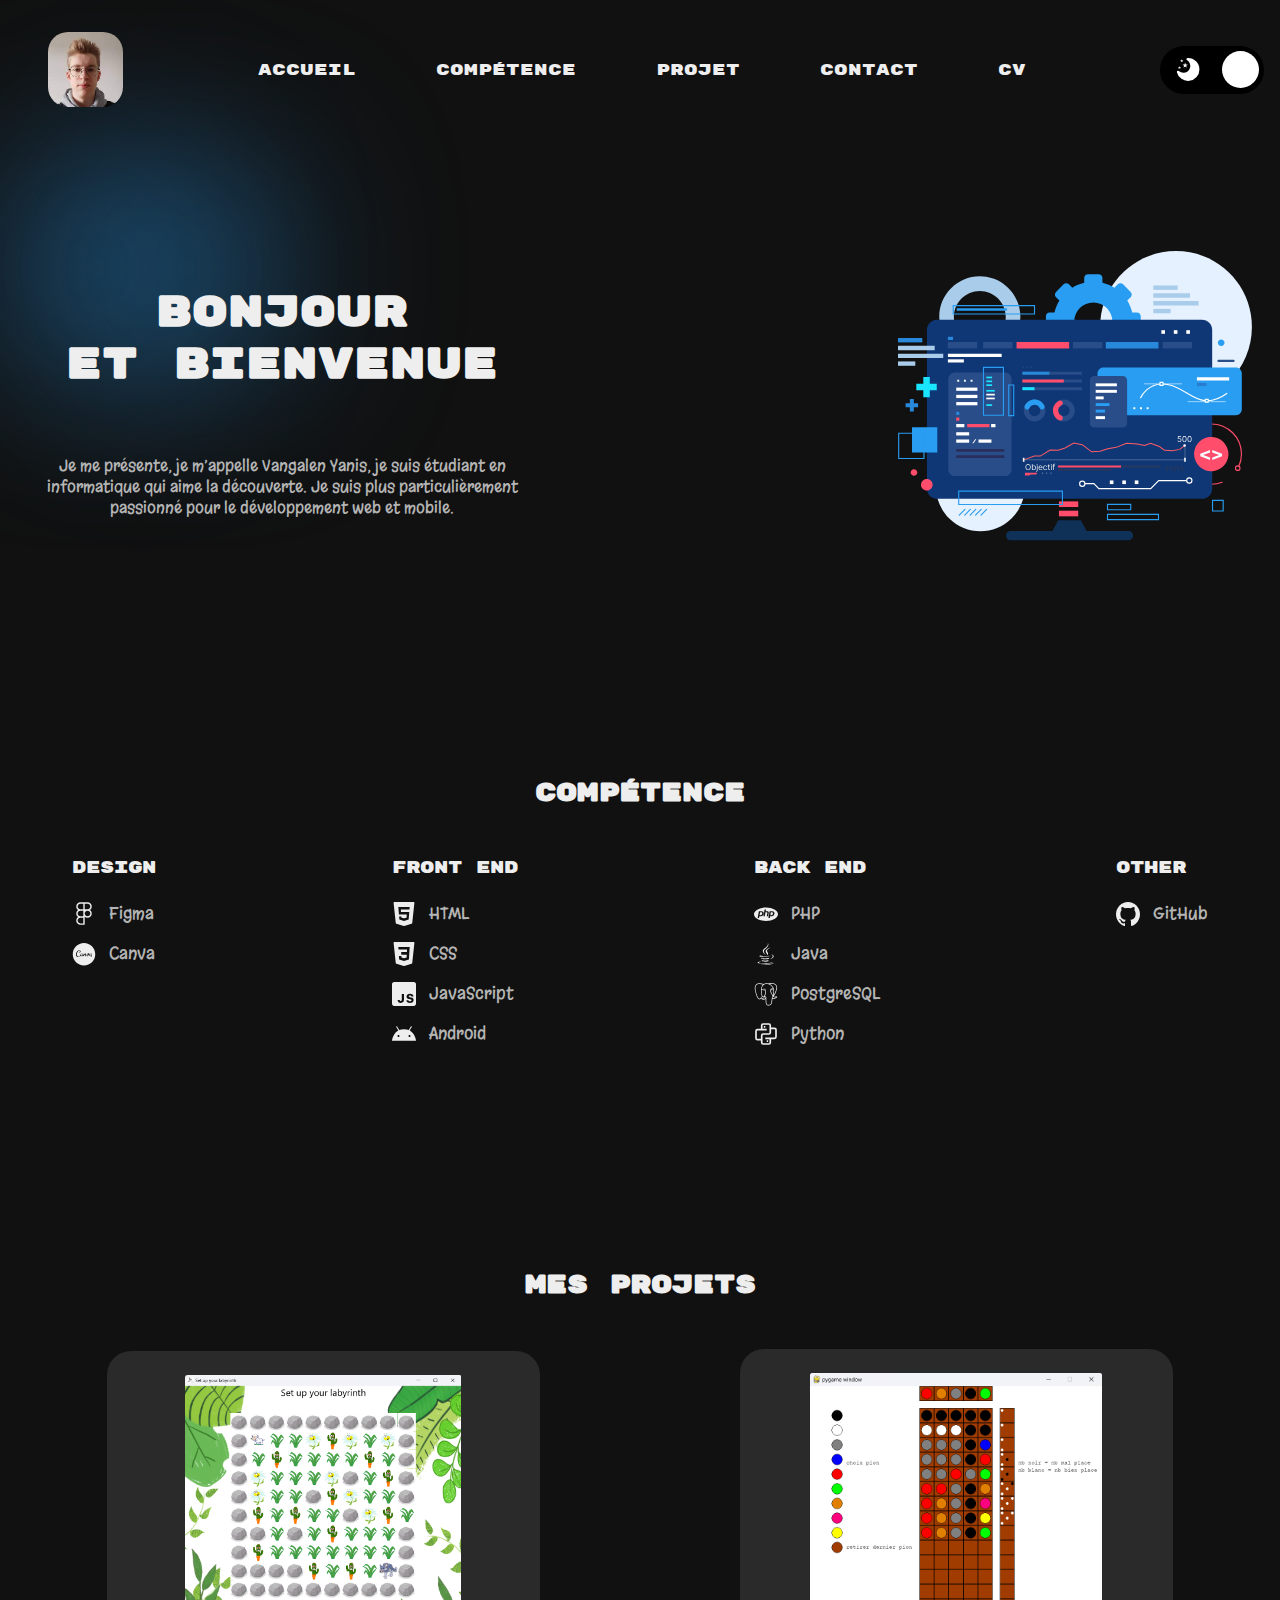
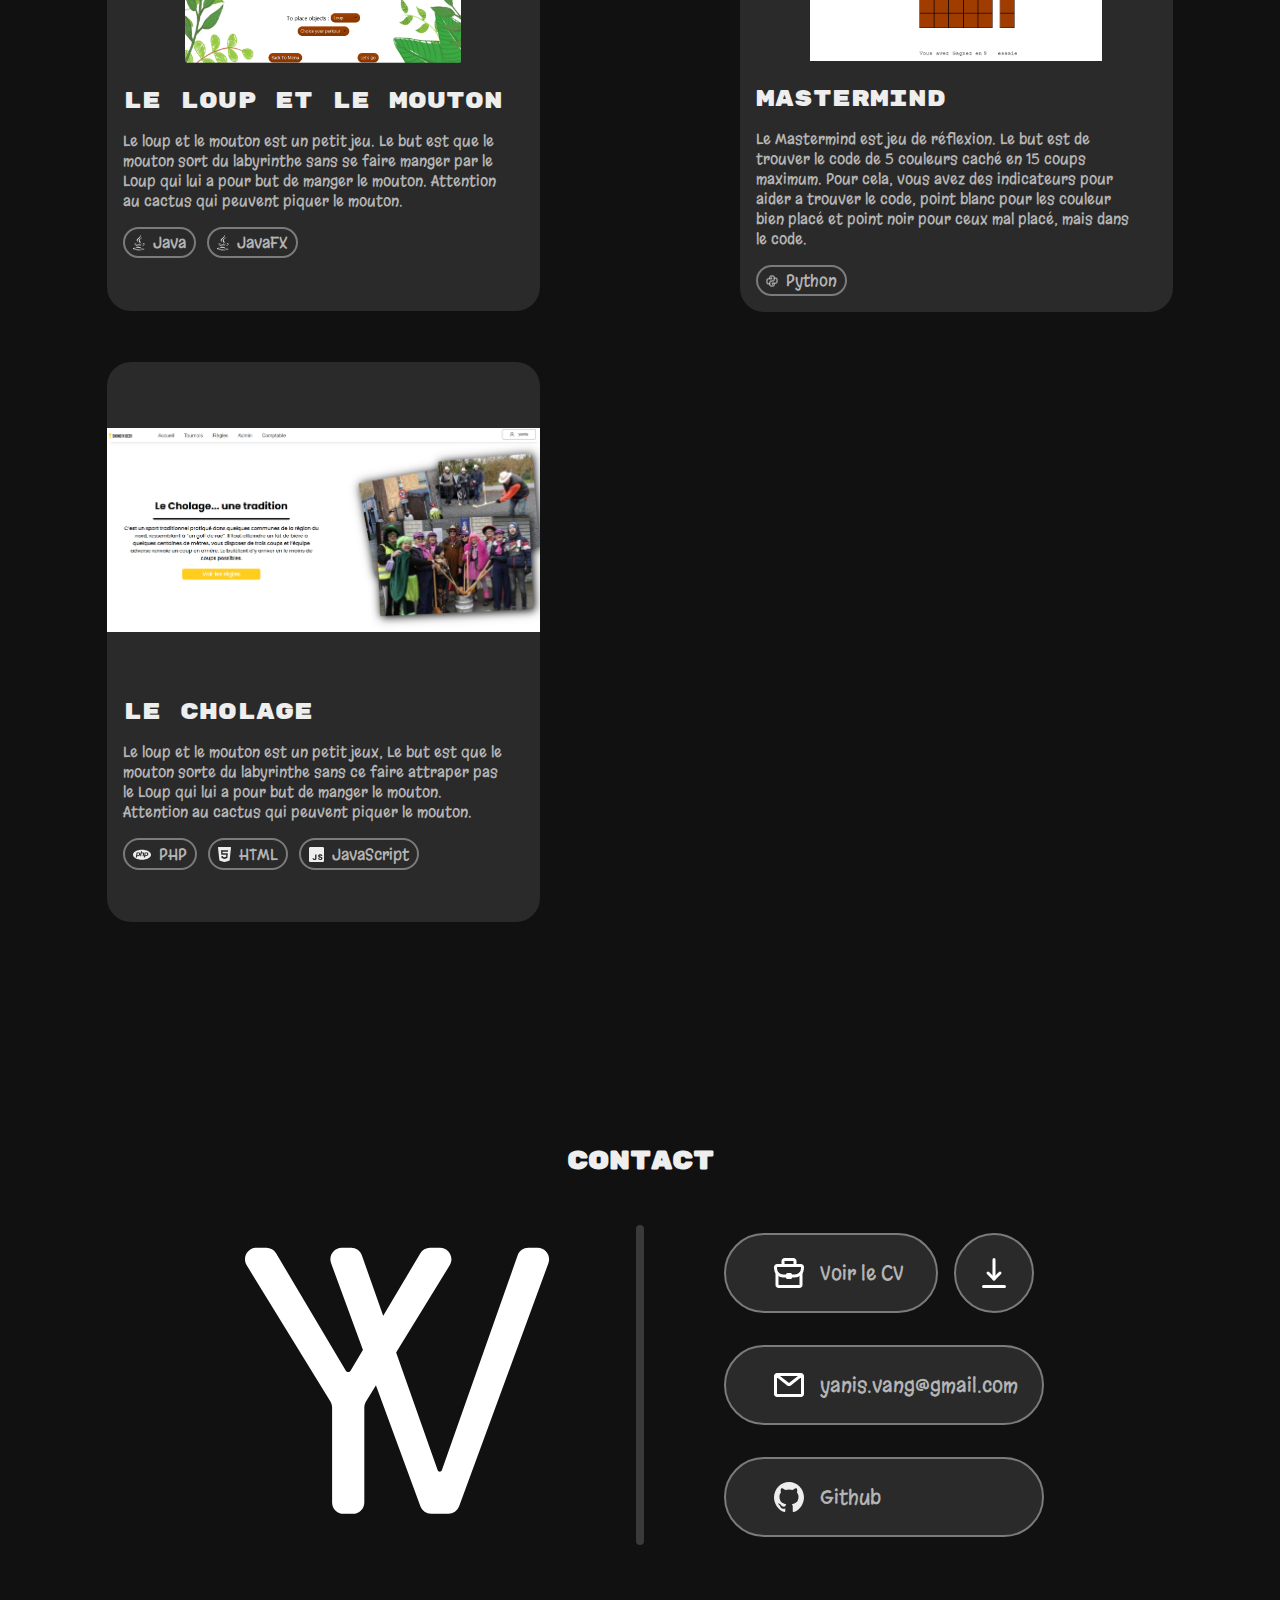
==== commit 0718decf: "button darkMode terminé" ====
--- a/index.html
+++ b/index.html
@@ -34,7 +34,7 @@
                 <path d="M4.5 1L4.83677 2.03647H5.92658L5.04491 2.67705L5.38168 3.71353L4.5 3.07295L3.61832 3.71353L3.95509 2.67705L3.07342 2.03647H4.16323L4.5 1Z" fill="white"/>
                 <path d="M7.5 4L8.06129 5.72746H9.87764L8.40818 6.79508L8.96946 8.52254L7.5 7.45492L6.03054 8.52254L6.59182 6.79508L5.12236 5.72746H6.93871L7.5 4Z" fill="white"/>
             </svg>
-            <div id="darkModeBtn"></div>
+            <div id="darkModeBtn" class="modeDark"></div>
             <svg id="imgSunBtnDarkMode" width="20" height="20" viewBox="0 0 20 20" fill="none" xmlns="http://www.w3.org/2000/svg">
                 <path d="M14 10C14 10.7911 13.7654 11.5645 13.3259 12.2223C12.8864 12.8801 12.2616 13.3928 11.5307 13.6955C10.7998 13.9983 9.99556 14.0775 9.21964 13.9231C8.44371 13.7688 7.73098 13.3878 7.17157 12.8284C6.61216 12.269 6.2312 11.5563 6.07686 10.7804C5.92252 10.0044 6.00173 9.20017 6.30448 8.46927C6.60723 7.73836 7.11992 7.11365 7.77772 6.67412C8.43552 6.2346 9.20887 6 10 6C11.0609 6 12.0783 6.42143 12.8284 7.17157C13.5786 7.92172 14 8.93913 14 10ZM10 1V2V1ZM16.36 3.64L15.66 4.34L16.36 3.64ZM19 10H18H19ZM16.36 16.36L15.66 15.66L16.36 16.36ZM10 19V18V19ZM3.64 16.36L4.34 15.66L3.64 16.36ZM1 10H2H1ZM3.64 3.64L4.34 4.34L3.64 3.64Z" fill="white"/>
                 <path d="M10 1V2M16.36 3.64L15.66 4.34M19 10H18M16.36 16.36L15.66 15.66M10 19V18M3.64 16.36L4.34 15.66M1 10H2M3.64 3.64L4.34 4.34M14 10C14 10.7911 13.7654 11.5645 13.3259 12.2223C12.8864 12.8801 12.2616 13.3928 11.5307 13.6955C10.7998 13.9983 9.99556 14.0775 9.21964 13.9231C8.44371 13.7688 7.73098 13.3878 7.17157 12.8284C6.61216 12.269 6.2312 11.5563 6.07686 10.7804C5.92252 10.0044 6.00173 9.20017 6.30448 8.46927C6.60723 7.73836 7.11992 7.11365 7.77772 6.67412C8.43552 6.2346 9.20887 6 10 6C11.0609 6 12.0783 6.42143 12.8284 7.17157C13.5786 7.92172 14 8.93913 14 10Z" stroke="white" stroke-width="2" stroke-linecap="round" stroke-linejoin="round"/>
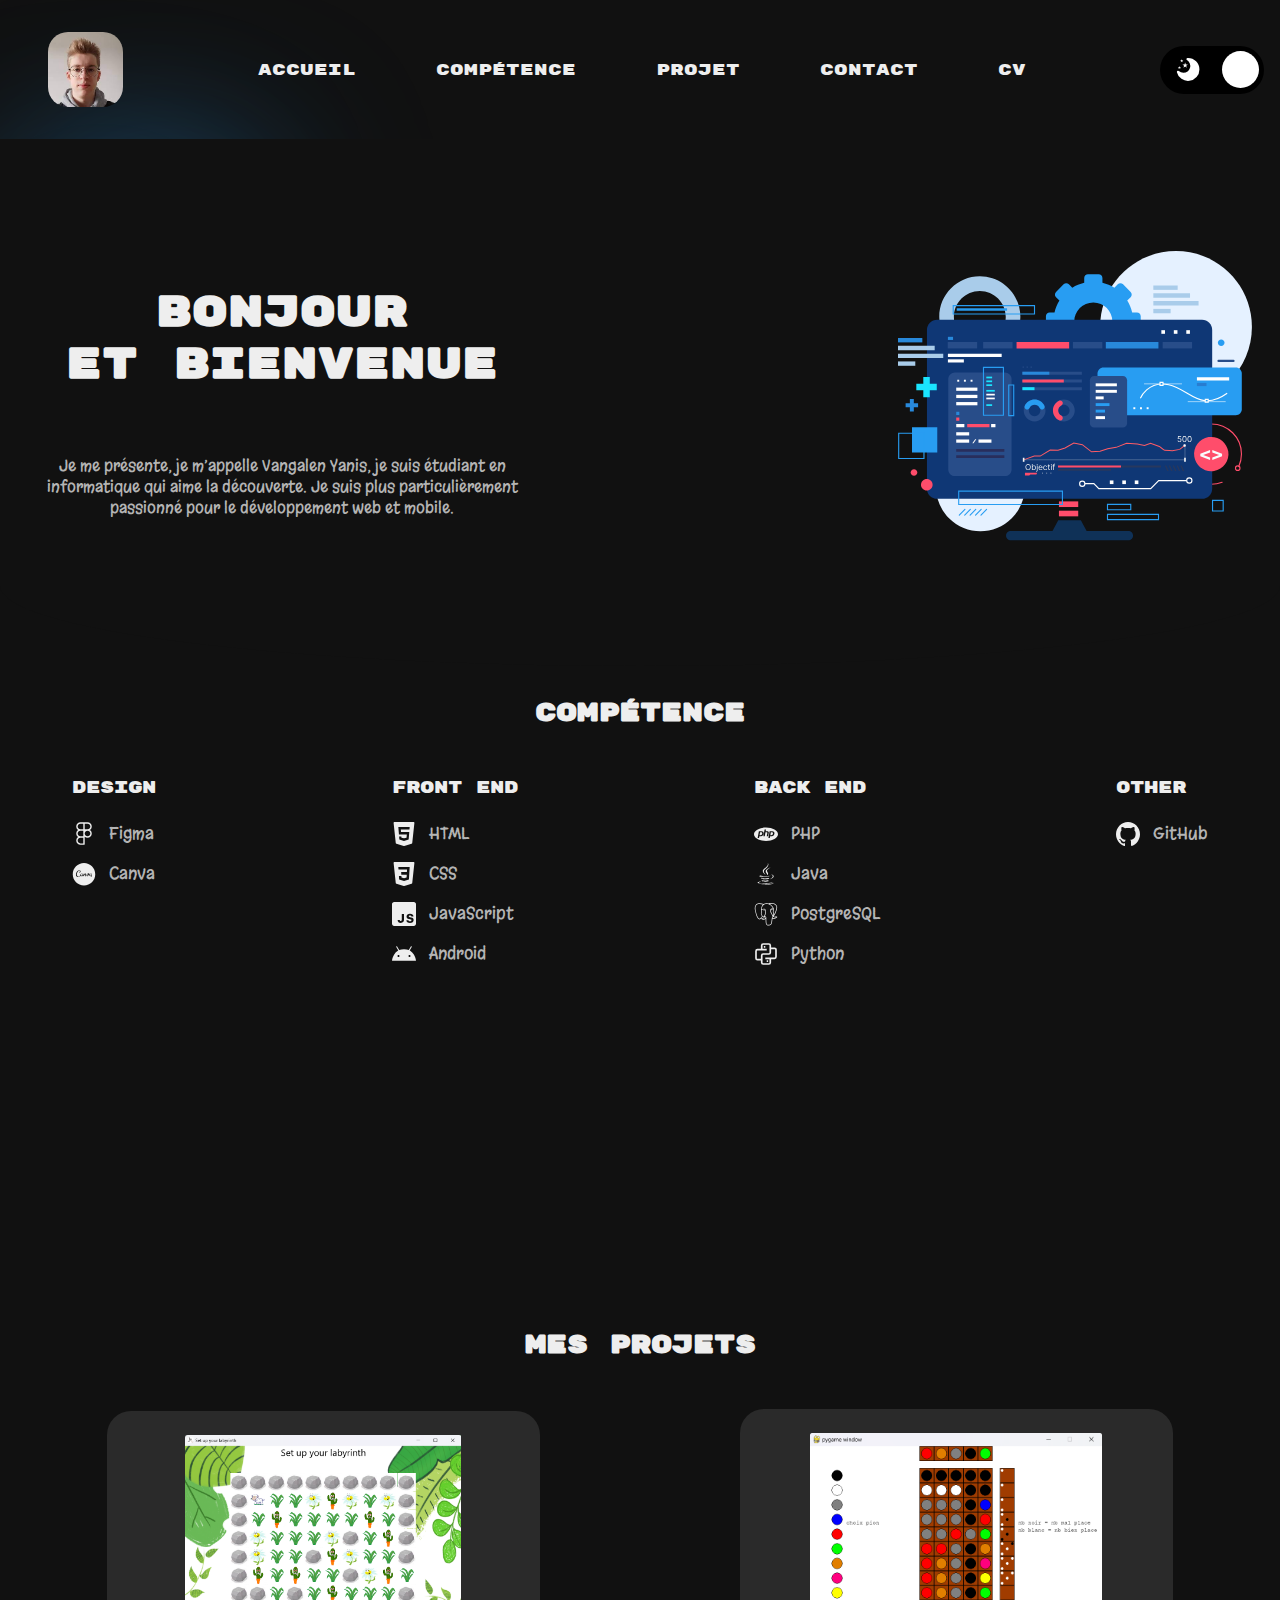
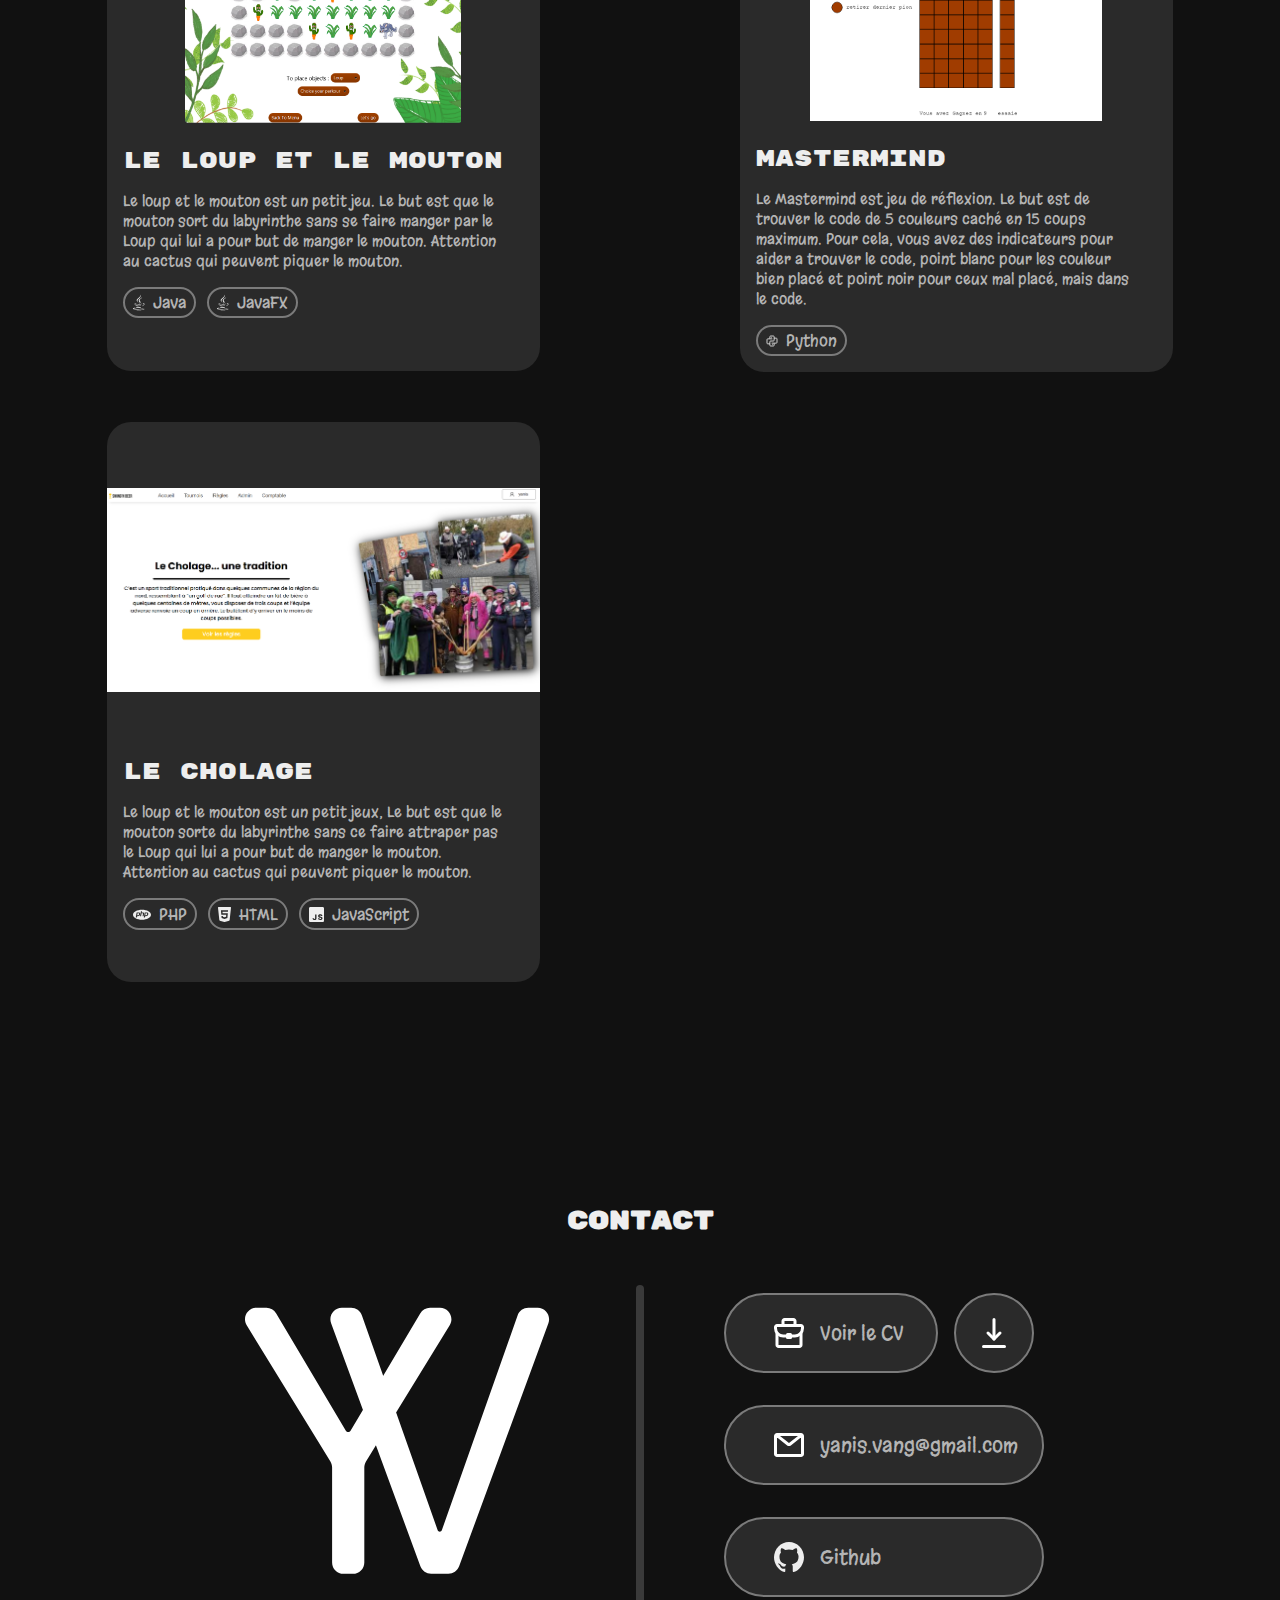
==== commit 1f71120e: "théme light" ====
--- a/index.html
+++ b/index.html
@@ -42,103 +42,128 @@
         </div>
     </nav>
 
-    <header id="head" class="header">
-        <div class="info">
-            <h1>Bonjour <br> et bienvenue</h1>
-            <p>Je me présente, je m’appelle Vangalen Yanis, je suis étudiant en informatique qui aime la découverte. Je suis plus particulièrement passionné pour le développement web et mobile.</p>
-        </div>
-        <div class="header-picture">
-            <img src="images/OBJECTS.svg">
-        </div>
-        <div class="container">
-            <div class="box" id="box1"></div>
-            <div class="box" id="box2"></div>
-        </div>
-    </header>
-
-    <section id="competence" class="competence">
-        <h1 class="competenceTitle">Compétence</h1>
-        <div class="competenceInfo">
-            <div class="competenceCat">
-                <p class="classTitle">design</p>
-                <div class="item">
-                    <svg width="11" height="17" viewBox="0 0 11 17" fill="none" xmlns="http://www.w3.org/2000/svg">
-                        <path d="M8 5.67218H3M8 5.67218C8.66304 5.67218 9.29893 5.40879 9.76777 4.93995C10.2366 4.47111 10.5 3.83522 10.5 3.17218C10.5 2.50914 10.2366 1.87325 9.76777 1.40441C9.29893 0.935572 8.66304 0.67218 8 0.67218H3M8 5.67218C8.66304 5.67218 9.29893 5.93557 9.76777 6.40441C10.2366 6.87325 10.5 7.50914 10.5 8.17218C10.5 8.83522 10.2366 9.47111 9.76777 9.93995C9.29893 10.4088 8.66304 10.6722 8 10.6722C7.33696 10.6722 6.70107 10.4088 6.23223 9.93995C5.76339 9.47111 5.5 8.83522 5.5 8.17218C5.5 7.50914 5.76339 6.87325 6.23223 6.40441C6.70107 5.93557 7.33696 5.67218 8 5.67218ZM3 5.67218C2.33696 5.67218 1.70107 5.40879 1.23223 4.93995C0.763392 4.47111 0.5 3.83522 0.5 3.17218C0.5 2.50914 0.763392 1.87325 1.23223 1.40441C1.70107 0.935572 2.33696 0.67218 3 0.67218M3 5.67218H5.5M3 5.67218C2.33696 5.67218 1.70107 5.93557 1.23223 6.40441C0.763392 6.87325 0.5 7.50914 0.5 8.17218C0.5 8.83522 0.763392 9.47111 1.23223 9.93995C1.70107 10.4088 2.33696 10.6722 3 10.6722M3 0.67218H5.5V5.67218M5.5 5.67218V10.6722M3 10.6722H5.5M3 10.6722C2.33696 10.6722 1.70107 10.9356 1.23223 11.4044C0.763392 11.8733 0.5 12.5091 0.5 13.1722C0.5 13.8352 0.763392 14.4711 1.23223 14.9399C1.70107 15.4088 2.33696 15.6722 3 15.6722H5.5V10.6722" stroke="#EEEEEE" stroke-linecap="round" stroke-linejoin="round"/>
-                    </svg>
-                    <p>Figma</p>
-                </div>
-                <div class="item">
-                    <svg width="15" height="16" viewBox="0 0 15 16" fill="none" xmlns="http://www.w3.org/2000/svg">
-                        <path d="M7.5 0.67218C3.35813 0.67218 0 4.03031 0 8.17218C0 12.3141 3.35813 15.6722 7.5 15.6722C11.6419 15.6722 15 12.3141 15 8.17218C15 4.03031 11.6419 0.67218 7.5 0.67218ZM4.35125 5.47218C4.8225 5.47218 5.18687 5.81531 5.22937 6.22218C5.2725 6.58656 5.1225 6.90781 4.71563 7.10093C4.50125 7.20781 4.41562 7.20843 4.3725 7.14405C4.35125 7.10093 4.3725 7.05843 4.41563 7.01531C4.80125 6.69406 4.80125 6.43656 4.75812 6.07281C4.73688 5.83656 4.56563 5.68655 4.39375 5.68655C3.64375 5.68655 2.5725 7.35781 2.7225 8.57968C2.78688 9.05093 3.06562 9.60843 3.66562 9.60843C3.85812 9.60843 4.07188 9.54405 4.26562 9.45843C4.57812 9.29343 4.765 9.16468 4.95125 8.95843C4.90562 8.40531 5.39125 7.67968 6.10812 7.67968C6.43 7.67968 6.68687 7.80781 6.70812 8.04406C6.75062 8.36531 6.4725 8.4078 6.38687 8.4078C6.30125 8.4078 6.15062 8.38655 6.15062 8.30155C6.12937 8.2153 6.34375 8.25781 6.3225 8.06531C6.30062 7.93656 6.1725 7.89406 6.04375 7.89406C5.59375 7.89406 5.33687 8.51531 5.40063 8.90093C5.4225 9.07281 5.50812 9.24406 5.68 9.24406C5.80813 9.24406 6.00125 9.05031 6.06563 8.77218C6.10813 8.57968 6.28 8.45093 6.43 8.45093C6.49375 8.45093 6.53625 8.47218 6.55813 8.55781V8.64406C6.53688 8.72968 6.4725 8.98656 6.49437 9.05093C6.49437 9.09406 6.51562 9.15781 6.60063 9.15781C6.65812 9.15781 6.87313 9.04531 7.08625 8.87093C7.15938 8.50218 7.24437 8.05968 7.24437 8.0228C7.26562 7.8728 7.33 7.72281 7.63 7.72281C7.69438 7.72281 7.73688 7.74405 7.75813 7.82968V7.91593L7.67313 8.30155C7.95125 7.93718 8.35875 7.68031 8.61562 7.68031C8.72312 7.68031 8.80875 7.74406 8.80875 7.85156C8.80875 7.91593 8.80875 8.0228 8.76562 8.1303C8.68 8.36593 8.5725 8.7303 8.50812 9.05155C8.50812 9.13718 8.53 9.22281 8.6375 9.22281C8.74437 9.22281 9.06563 9.09406 9.3225 8.75156L9.32687 8.74906C9.32563 8.70656 9.3225 8.6653 9.3225 8.6228C9.3225 8.36593 9.34438 8.15156 9.3875 8.00156C9.43 7.83031 9.64438 7.68031 9.77313 7.68031C9.8375 7.68031 9.90125 7.72343 9.90125 7.78718C9.90125 7.80905 9.90125 7.85156 9.88 7.87281C9.79437 8.15156 9.73 8.40843 9.73 8.66593C9.73 8.81593 9.75125 9.02968 9.79375 9.15843C9.79375 9.17968 9.81562 9.20156 9.8375 9.20156C9.88 9.20156 10.18 8.92343 10.3938 8.55906C10.2013 8.43031 10.0938 8.21593 10.0938 7.95906C10.0938 7.50906 10.3725 7.27343 10.63 7.27343C10.8444 7.27343 11.0156 7.42343 11.0156 7.72343C11.0156 7.91593 10.9513 8.12968 10.8444 8.32343H10.9081C10.9761 8.32564 11.0438 8.31342 11.1067 8.28756C11.1696 8.26171 11.2263 8.22281 11.2731 8.17343C11.2928 8.14096 11.3221 8.11541 11.3569 8.10031C11.5662 7.83468 11.8756 7.63781 12.2381 7.63781C12.5381 7.63781 12.8156 7.76593 12.8375 8.00156C12.88 8.32343 12.6012 8.38781 12.5156 8.38781L12.5144 8.38656C12.4281 8.38656 12.2788 8.36468 12.2788 8.27906C12.2788 8.19343 12.4719 8.23656 12.45 8.04406C12.4288 7.91531 12.3 7.87218 12.1713 7.87218C11.7425 7.87218 11.465 8.42906 11.5287 8.87906C11.55 9.05093 11.6356 9.24343 11.8069 9.24343C11.9356 9.24343 12.1287 9.05093 12.2144 8.77218C12.2569 8.60093 12.4288 8.45093 12.5787 8.45093C12.6431 8.45093 12.685 8.47218 12.7069 8.55781C12.7069 8.60093 12.7069 8.68655 12.6213 8.96531C12.515 9.15781 12.5144 9.2653 12.5356 9.35093C12.5569 9.52218 12.6425 9.65093 12.7288 9.71531C12.75 9.73656 12.7712 9.77906 12.7712 9.77906C12.7712 9.82218 12.75 9.8653 12.6856 9.8653C12.6644 9.8653 12.6431 9.8653 12.6213 9.84343C12.3 9.71531 12.1713 9.50093 12.1281 9.28656C12 9.43655 11.85 9.52218 11.6781 9.52218C11.4 9.52218 11.1219 9.26531 11.0781 8.94343C11.0658 8.80644 11.0818 8.66839 11.125 8.53781C10.9981 8.61906 10.8612 8.66468 10.7356 8.66468H10.6294C10.35 9.07218 10.05 9.35093 9.83562 9.47906C9.76283 9.51781 9.68237 9.54 9.6 9.54405C9.5575 9.54405 9.49312 9.52218 9.47187 9.47906C9.4125 9.38406 9.37438 9.23406 9.35125 9.06218C9.05062 9.39155 8.63562 9.56531 8.44312 9.56531C8.22875 9.56531 8.10063 9.43655 8.07938 9.22155V8.98656C8.14313 8.51531 8.315 8.23656 8.315 8.15093C8.31441 8.13962 8.3097 8.12892 8.30175 8.12086C8.2938 8.1128 8.28317 8.10793 8.27187 8.10718C8.12187 8.10718 7.62937 8.62218 7.54313 8.96531L7.47875 9.24343C7.43625 9.43655 7.24312 9.56531 7.115 9.56531C7.05062 9.56531 7.0075 9.54343 6.98625 9.45781V9.37218L7.015 9.22656C6.74313 9.42031 6.47125 9.54405 6.34312 9.54405C6.15063 9.54405 6.04313 9.43655 6.02187 9.28656C5.89313 9.45781 5.74375 9.54405 5.55062 9.54405C5.33062 9.54405 5.11562 9.39406 5.01188 9.17343C4.85938 9.34531 4.685 9.51906 4.47937 9.65093C4.17937 9.84406 3.83687 9.99406 3.42937 9.99406C3.06562 9.99406 2.74375 9.80093 2.5725 9.62968C2.315 9.39406 2.16563 9.02968 2.14375 8.68655C2.01562 7.63656 2.65812 6.28656 3.64375 5.68655C3.88 5.55843 4.11562 5.47218 4.35125 5.47218ZM10.4575 7.52906C10.3925 7.52906 10.35 7.63656 10.35 7.74343C10.35 7.91468 10.4356 8.10781 10.5431 8.21531C10.585 8.09838 10.6066 7.97514 10.6069 7.85093C10.6069 7.63656 10.5219 7.52906 10.4575 7.52906Z" fill="#EEEEEE"/>
-                    </svg>
-                    <p>Canva</p>
-                </div>
-            </div>
-            <div class="competenceCat">
-                <p class="classTitle">front end</p>
-                <div class="item">
-                    <svg width="13" height="15" viewBox="0 0 13 15" fill="none" xmlns="http://www.w3.org/2000/svg">
-                        <path d="M12.8452 0.208472C12.7296 0.0757512 12.5647 0 12.3919 0H0.608463C0.43566 0 0.270766 0.0757512 0.155159 0.208472C0.039551 0.341194 -0.0152106 0.518364 0.00365169 0.694908L1.34348 13.105C1.37026 13.3573 1.54367 13.5682 1.78097 13.6377L6.33226 14.9756C6.38703 14.9919 6.44361 15 6.49959 15C6.55557 15 6.61216 14.9919 6.66692 14.9756L11.2182 13.6377C11.4555 13.5682 11.6283 13.3573 11.6557 13.105L12.9961 0.694908C13.0156 0.518364 12.9608 0.341194 12.8452 0.208472ZM9.92523 4.6515H4.49167L4.62066 6.24291H9.79441L9.40621 10.9445L6.50203 11.8948L6.47343 11.8854L3.60149 10.9432L3.4445 9.02755H4.85127L4.91272 9.77191L6.51724 10.1356L8.09376 9.77129L8.26109 7.75981H3.33863L2.95773 3.13022H10.0518L9.92523 4.6515Z" fill="#EEEEEE"/>
-                    </svg>
-                    <p>HTML</p>
-                </div>
-                <div class="item">
-                    <svg width="13" height="15" viewBox="0 0 13 15" fill="none" xmlns="http://www.w3.org/2000/svg">
-                        <path d="M12.8452 0.208472C12.7296 0.0757512 12.5647 0 12.3919 0H0.608463C0.43566 0 0.270766 0.0757512 0.155159 0.208472C0.039551 0.341194 -0.0152106 0.518364 0.00365169 0.694908L1.34348 13.105C1.37026 13.3573 1.54367 13.5682 1.78097 13.6377L6.33226 14.9756C6.38703 14.9919 6.44361 15 6.49959 15C6.55557 15 6.61216 14.9919 6.66692 14.9756L11.2182 13.6377C11.4555 13.5682 11.6283 13.3573 11.6557 13.105L12.9961 0.694908C13.0156 0.518364 12.9608 0.341194 12.8452 0.208472ZM9.85648 6.30676L9.5851 10.8675L6.51967 11.8986L3.45424 10.8675L3.33802 8.68635H4.8896L4.92854 9.67801L6.51967 10.2333L8.1108 9.67801L8.22701 7.89378H4.81233L4.73505 6.30739H8.3049L8.42111 4.72099H3.06604L2.94982 3.13397H10.0506L9.85648 6.30676Z" fill="#EEEEEE"/>
-                    </svg>
-                    <p>CSS</p>
-                </div>
-                <div class="item">
-                    <svg width="15" height="15" viewBox="0 0 15 15" fill="none" xmlns="http://www.w3.org/2000/svg">
-                        <path d="M13.6364 0H1.36364C0.610227 0 0 0.610227 0 1.36364V13.6364C0 14.3898 0.610227 15 1.36364 15H13.6364C14.3898 15 15 14.3898 15 13.6364V1.36364C15 0.610227 14.3898 0 13.6364 0ZM7.5 11.1682C7.5 12.3798 6.75682 13.0589 5.52273 13.0589C4.30364 13.0589 3.52705 12.3464 3.52705 11.1941H4.84773C4.85114 11.6216 5.10614 11.8916 5.50023 11.8916C5.90523 11.8916 6.12273 11.6366 6.12273 11.1566V7.49864H7.5V11.1682ZM11.237 13.0589C9.86727 13.0589 9.00545 12.4139 8.98227 11.3707H10.2955C10.3289 11.7648 10.7223 12.0157 11.293 12.0157C11.807 12.0157 12.1602 11.7682 12.1602 11.4116C12.1602 11.1116 11.9236 10.95 11.3045 10.8266L10.592 10.6841C9.60136 10.4966 9.09136 9.95659 9.09136 9.105C9.09136 8.04682 9.93955 7.35273 11.2445 7.35273C12.5127 7.35273 13.3902 8.03932 13.4127 9.04091H12.1411C12.1111 8.65841 11.747 8.39182 11.2623 8.39182C10.7789 8.39182 10.4605 8.62091 10.4605 8.98091C10.4605 9.2775 10.7005 9.45 11.2705 9.5625L11.9673 9.6975C13.037 9.90409 13.517 10.3875 13.517 11.2466C13.5177 12.3764 12.6552 13.0589 11.237 13.0589Z" fill="#EEEEEE"/>
-                    </svg>
-                    <p>JavaScript</p>
-                </div>
-                <div class="item">
-                    <svg width="17" height="11" viewBox="0 0 17 11" fill="none" xmlns="http://www.w3.org/2000/svg">
-                        <path d="M17 10.2H0C0.16892 8.61916 0.705871 7.1034 1.56542 5.78099C2.22645 4.7314 3.11347 3.85212 4.15792 3.21111L4.44833 3.04367L3.0175 0.561161C2.96784 0.47714 2.95263 0.376304 2.9752 0.280771C2.99777 0.185238 3.05629 0.102806 3.13792 0.0515546C3.17827 0.0267635 3.22303 0.0104794 3.26958 0.00365178C3.31612 -0.00317583 3.36352 -0.000410269 3.40902 0.0117874C3.45451 0.023985 3.49719 0.0453704 3.53455 0.0746964C3.57192 0.104022 3.60324 0.140702 3.62667 0.182596L5.1 2.73063C6.18985 2.28304 7.35479 2.0604 8.52833 2.07542C9.68116 2.06096 10.8251 2.28374 11.8929 2.73063L13.3592 0.182596C13.3832 0.14031 13.4152 0.103436 13.4534 0.074182C13.4916 0.0449277 13.5352 0.0238941 13.5815 0.0123397C13.6278 0.000785255 13.6758 -0.00105256 13.7228 0.00693643C13.7698 0.0149254 13.8148 0.0325771 13.855 0.0588348C13.9354 0.111262 13.9925 0.194224 14.0137 0.289664C14.0349 0.385105 14.0186 0.485299 13.9683 0.568441L12.5375 3.05823L12.8917 3.26207C13.9326 3.92811 14.812 4.82944 15.4629 5.89747C16.2761 7.19842 16.8009 8.66731 17 10.2ZM11.6875 6.93852C11.6875 7.1316 11.7621 7.31677 11.895 7.4533C12.0278 7.58983 12.208 7.66653 12.3958 7.66653C12.5837 7.66653 12.7639 7.58983 12.8967 7.4533C13.0295 7.31677 13.1042 7.1316 13.1042 6.93852C13.1042 6.74544 13.0295 6.56027 12.8967 6.42374C12.7639 6.28721 12.5837 6.21051 12.3958 6.21051C12.208 6.21051 12.0278 6.28721 11.895 6.42374C11.7621 6.56027 11.6875 6.74544 11.6875 6.93852ZM3.89583 6.93852C3.89583 7.1316 3.97046 7.31677 4.1033 7.4533C4.23614 7.58983 4.41631 7.66653 4.60417 7.66653C4.79203 7.66653 4.9722 7.58983 5.10503 7.4533C5.23787 7.31677 5.3125 7.1316 5.3125 6.93852C5.3125 6.74544 5.23787 6.56027 5.10503 6.42374C4.9722 6.28721 4.79203 6.21051 4.60417 6.21051C4.41631 6.21051 4.23614 6.28721 4.1033 6.42374C3.97046 6.56027 3.89583 6.74544 3.89583 6.93852Z" fill="#EEEEEE"/>
-                    </svg>
-                    <p>Android</p>
-                </div>
-            </div>
-            <div class="competenceCat">
-                <p class="classTitle">back end</p>
-                <div class="item">
-                    <svg width="18" height="11" viewBox="0 0 18 11" fill="none" xmlns="http://www.w3.org/2000/svg">
-                        <path d="M5.25881 4.25167H4.5495L4.16306 6.34946H4.79306C5.20875 6.34946 5.51925 6.26629 5.72456 6.09934C5.9265 5.93537 6.06431 5.65673 6.13462 5.26997C6.20438 4.89865 6.17231 4.63546 6.04406 4.481C5.91187 4.3295 5.65088 4.25167 5.25881 4.25167ZM9 0.67218C4.02806 0.67218 0 2.91256 0 5.67218C0 8.4318 4.02806 10.6722 9 10.6722C13.9719 10.6722 18 8.4318 18 5.67218C18 2.91256 13.9719 0.67218 9 0.67218ZM6.55369 6.57582C6.36019 6.77365 6.12337 6.92218 5.868 7.0113C5.616 7.09507 5.29425 7.14141 4.90444 7.14141H4.01625L3.77325 8.4722H2.73881L3.66188 3.4627H5.64806C6.246 3.4627 6.6825 3.62667 6.95756 3.95759C7.23038 4.28851 7.31531 4.7531 7.20337 5.3472C7.16287 5.58247 7.08356 5.80823 6.97556 6.01914C6.867 6.21935 6.72975 6.4059 6.55312 6.57582H6.55369ZM9.57431 7.14141L9.98156 4.92361C10.0283 4.6723 10.0108 4.50001 9.92812 4.40614C9.84937 4.31643 9.67612 4.27009 9.41287 4.27009H8.59556L8.0685 7.14141H7.04025L7.96275 2.12893H8.98819L8.74237 3.4627H9.65644C10.2341 3.4627 10.629 3.56786 10.8461 3.77817C11.0661 3.99205 11.1302 4.33485 11.0458 4.80894L10.6144 7.142L9.57431 7.14141ZM15.2691 5.3472C15.2286 5.58247 15.1521 5.80823 15.0413 6.01914C14.9355 6.21935 14.7954 6.4059 14.6222 6.57582C14.4259 6.77068 14.1919 6.92218 13.9337 7.0113C13.6817 7.09507 13.3594 7.14141 12.9701 7.14141H12.0853L11.8395 8.4722H10.8051L11.7281 3.4627H13.7143C14.3123 3.4627 14.7487 3.62667 15.0238 3.96115C15.2966 4.2891 15.381 4.7531 15.2691 5.3472ZM13.3245 4.25167H12.618L12.2316 6.34946H12.8588C13.2773 6.34946 13.5878 6.26629 13.7903 6.09934C13.995 5.93537 14.1328 5.65673 14.2037 5.26997C14.2734 4.89865 14.2414 4.63546 14.1092 4.481C13.9809 4.3295 13.7171 4.25167 13.3245 4.25167Z" fill="#EEEEEE"/>
-                    </svg>
-                    <p>PHP</p>
-                </div>
-                <div class="item">
-                    <svg width="12" height="17" viewBox="0 0 12 17" fill="none" xmlns="http://www.w3.org/2000/svg">
-                        <path d="M3.69258 12.6889C3.69258 12.6889 3.09818 13.0351 4.11458 13.1512C5.34612 13.293 5.97597 13.2731 7.33183 13.0147C7.33183 13.0147 7.68779 13.2401 8.18652 13.4348C5.1441 14.7377 1.30186 13.3566 3.69209 12.6889H3.69258ZM3.32011 10.9892C3.32011 10.9892 2.65238 11.4821 3.66927 11.5856C4.98773 11.722 6.02405 11.7351 7.82231 11.3889C7.82231 11.3889 8.07046 11.6395 8.46284 11.7779C4.78523 12.8525 0.687066 11.8614 3.32011 10.9892ZM6.45382 8.10365C7.20217 8.96611 6.25618 9.74262 6.25618 9.74262C6.25618 9.74262 8.15836 8.75827 7.28569 7.52964C6.46936 6.38115 5.84194 5.81249 9.23061 3.84669C9.23061 3.84669 3.91159 5.17486 6.45334 8.10414L6.45382 8.10365ZM10.4757 13.9486C10.4757 13.9486 10.9162 14.3099 9.99255 14.5911C8.23703 15.1219 2.6854 15.2811 1.14258 14.611C0.58897 14.3706 1.6282 14.0345 1.95454 13.9661C2.29593 13.8903 2.49066 13.9059 2.49066 13.9059C1.87344 13.4707 -1.49532 14.7581 0.778848 15.1272C6.98315 16.1339 12.0866 14.6746 10.4757 13.9486ZM3.97812 9.22641C3.97812 9.22641 1.15326 9.89657 2.97629 10.1394C3.74794 10.2428 5.28348 10.2205 6.71509 10.0991C7.88301 10 9.05724 9.79021 9.05724 9.79021C9.05724 9.79021 8.64495 9.96698 8.34629 10.1724C5.47773 10.9261 -0.0632199 10.5745 1.53253 9.80333C2.88062 9.15308 3.97812 9.22641 3.97812 9.22641ZM9.04413 12.059C11.9579 10.5415 10.6098 9.08703 9.67155 9.28468C9.44088 9.32985 9.33745 9.37355 9.33745 9.37355C9.33745 9.37355 9.42097 9.23903 9.5856 9.18124C11.447 8.52614 12.8786 11.1106 8.98586 12.1353C8.98586 12.1329 9.03199 12.0945 9.04413 12.059ZM7.28618 0.67218C7.28618 0.67218 8.90039 2.2859 5.75356 4.76937C3.23221 6.76236 5.17907 7.89823 5.75356 9.19581C4.28164 7.86764 3.20162 6.69972 3.92519 5.61192C4.98967 4.01083 7.93643 3.23675 7.28618 0.67218ZM4.26367 16.164C7.06134 16.3408 11.3581 16.063 11.4625 14.7402C11.4625 14.7402 11.2649 15.2408 9.14757 15.64C6.76025 16.0902 3.8135 16.0368 2.06575 15.7488C2.06575 15.7488 2.42511 16.0445 4.26318 16.164H4.26367Z" fill="#EEEEEE"/>
-                    </svg>
-                    <p>Java</p>
-                </div>
-                <div class="item">
-                    <svg width="15" height="16" viewBox="0 0 15 16" fill="none" xmlns="http://www.w3.org/2000/svg">
-                        <path d="M14.9317 9.75661C14.7656 9.57122 14.4819 9.62191 14.2626 9.66392C13.7354 9.75461 13.1618 9.85998 12.6512 9.64858C13.5631 8.26151 14.2806 6.74706 14.6819 5.14859C14.8279 4.54108 14.9407 3.91956 14.9192 3.29404C14.9033 2.94394 14.8528 2.57116 14.6307 2.28108C14.0813 1.58287 13.285 1.07405 12.4069 0.846653C11.3103 0.559902 10.134 0.64526 9.05537 0.966688C8.96612 0.984027 8.87825 0.945349 8.79107 0.934679C7.81203 0.743289 6.73266 0.818645 5.8837 1.36481C4.86453 1.01137 3.76925 0.797972 2.68435 0.907337C1.8776 0.988028 1.06738 1.34947 0.604502 2.01166C0.0191548 2.83791 -0.0604136 3.89288 0.032993 4.86117C0.22119 6.14688 0.546383 7.41259 0.960139 8.64695C1.23275 9.41651 1.53303 10.1921 2.01805 10.8643C2.26437 11.1944 2.59164 11.5271 3.03238 11.5791C3.424 11.6252 3.77825 11.3911 4.01834 11.1137C4.43348 10.6349 4.86038 10.1647 5.3032 9.70993C5.59241 9.84664 5.90653 9.92533 6.22758 9.94867C6.05391 10.1474 5.91069 10.4068 5.63393 10.4848C5.26099 10.6235 4.8244 10.6049 4.49575 10.8443C4.30617 10.975 4.29717 11.2597 4.46738 11.4098C4.77528 11.6979 5.22916 11.7599 5.63877 11.7932C6.21927 11.8359 6.806 11.6478 7.24674 11.2811C7.24398 12.1707 7.24813 13.0629 7.35191 13.9478C7.40381 14.466 7.63559 14.9822 8.04451 15.3309C8.42989 15.655 8.97926 15.7224 9.46844 15.6403C9.94862 15.5523 10.4419 15.4136 10.817 15.0975C11.2155 14.7588 11.3857 14.2473 11.4646 13.7565C11.6078 12.8769 11.7164 11.9933 11.8202 11.1097C12.8463 11.2764 14.0073 11.087 14.7739 10.3648C14.9379 10.2161 15.0936 9.95867 14.9317 9.75661ZM12.6546 1.39148C13.2704 1.61688 13.8177 2.00833 14.2287 2.50381C14.4245 2.74054 14.4494 3.05864 14.4619 3.34939C14.4709 4.04293 14.3256 4.7278 14.1408 5.39466C13.7873 6.62902 13.2504 7.81204 12.5758 8.9137C12.5093 9.0224 12.4367 9.12709 12.3564 9.22646C12.3502 9.19645 12.3377 9.1351 12.3315 9.10442C12.4152 8.89236 12.5377 8.6923 12.5854 8.4669C12.7543 7.83138 12.6117 7.17719 12.5509 6.53766C12.4872 5.93415 12.701 5.34665 12.6955 4.74447C12.7197 4.44972 12.5986 4.17097 12.481 3.90622C12.0555 2.98928 11.3788 2.17371 10.5104 1.61355C10.2987 1.4735 10.0621 1.37548 9.85106 1.23477C10.7741 1.04404 11.7642 1.06805 12.6539 1.39081L12.6546 1.39148ZM12.0921 6.539C12.1461 7.25321 12.3613 8.0201 12.0119 8.69763C11.5434 7.79937 10.938 6.94178 10.727 5.94149C10.6675 5.62339 10.6523 5.22061 10.9456 4.99921C11.3179 4.74447 11.8043 4.80182 12.2347 4.82716C12.216 5.4 12.0333 5.96216 12.0928 6.539H12.0921ZM3.71805 10.7702C3.54992 10.961 3.32298 11.1884 3.03653 11.1317C2.70165 11.0383 2.48855 10.7436 2.30173 10.4788C1.79734 9.70126 1.49359 8.823 1.21476 7.95141C0.902711 6.91978 0.639789 5.87147 0.488263 4.80582C0.412846 3.99491 0.459895 3.12532 0.890257 2.40311C1.21268 1.85628 1.81394 1.50751 2.44565 1.39348C3.45721 1.20609 4.49437 1.40482 5.4651 1.69024C5.03682 2.1437 4.70332 2.67786 4.5089 3.2627C4.2439 4.0436 4.12282 4.87451 4.18647 5.69542C4.22314 6.27359 4.20723 6.85442 4.12351 7.42793C4.01834 8.17681 4.33039 8.94704 4.90743 9.45252C4.51443 9.89532 4.09791 10.3174 3.71736 10.7709L3.71805 10.7702ZM4.60369 8.08745C4.50474 7.66333 4.63413 7.23654 4.64866 6.81174C4.68256 6.33094 4.64728 5.84946 4.63759 5.36865C5.10393 5.0779 5.64915 4.8505 6.21443 4.88184C6.5071 4.89385 6.77694 5.09324 6.84752 5.37132C7.10421 6.35628 7.18378 7.4526 6.69184 8.38554C6.52025 8.74565 6.38118 9.11842 6.26148 9.49654C5.44365 9.50454 4.74829 8.83768 4.60369 8.08745ZM7.14849 10.7242C6.6351 11.3944 5.60763 11.5225 4.86522 11.1577C5.23124 10.9943 5.65953 11.007 6.01309 10.8056C6.35489 10.6282 6.4905 10.2381 6.81016 10.0374C7.15818 9.99002 7.41211 10.4882 7.14919 10.7236L7.14849 10.7242ZM11.5517 9.94133C11.3566 10.2441 11.4251 10.6135 11.3774 10.9496C11.2653 11.8919 11.1553 12.8355 10.9962 13.7718C10.9207 14.2206 10.7229 14.6974 10.2835 14.9208C9.83307 15.1415 9.30999 15.2802 8.80352 15.2049C8.32265 15.1235 8.0196 14.6914 7.88329 14.2706C7.78366 13.9178 7.77328 13.5491 7.74491 13.1856C7.69648 12.3087 7.69579 11.4298 7.71931 10.5522C7.73938 10.2094 7.55672 9.85264 7.23913 9.68592C7.08553 9.60257 6.90564 9.59123 6.73405 9.57789C6.86897 8.93304 7.2765 8.37621 7.41626 7.73202C7.59754 6.93511 7.49721 6.10554 7.31178 5.31864C7.22114 4.92586 6.91117 4.57842 6.4988 4.48306C5.86364 4.32901 5.22294 4.56842 4.65489 4.82449C4.72684 3.9349 4.97385 3.02396 5.53914 2.30175C5.95497 1.76426 6.59982 1.40548 7.28826 1.31946C8.42436 1.18008 9.6172 1.48151 10.5201 2.16638C11.266 2.73454 11.8555 3.5041 12.1731 4.36969C11.6452 4.35169 11.0467 4.33101 10.6198 4.68445C10.2323 4.99921 10.1825 5.53604 10.2697 5.98684C10.4717 7.05915 11.1283 7.97075 11.6126 8.93504C11.7413 9.1611 11.9143 9.35849 12.079 9.56122C11.8832 9.65658 11.6645 9.74794 11.5531 9.942L11.5517 9.94133ZM12.9106 10.6996C12.5619 10.7396 12.1994 10.7516 11.8631 10.6402C11.8645 10.4568 11.8541 10.2394 12.007 10.1027C12.1281 10.0167 12.3004 9.93733 12.4401 10.0314C13.0352 10.3334 13.7271 10.1861 14.3602 10.1121C13.9734 10.4748 13.4379 10.6442 12.9106 10.6996ZM11.0826 5.13325C10.9588 5.23128 11.0923 5.37799 11.1989 5.424C11.457 5.57004 11.8105 5.36598 11.8188 5.0819C11.5857 4.9772 11.2937 4.98787 11.0826 5.13325ZM6.51471 5.58672C6.62473 5.5267 6.74097 5.36198 6.61366 5.26262C6.43238 5.12058 6.16876 5.09324 5.94805 5.15059C5.87678 5.17459 5.80206 5.22128 5.81659 5.3053C5.86779 5.59072 6.26425 5.7641 6.51402 5.58672H6.51471Z" fill="#EEEEEE"/>
-                    </svg>
-                    <p>PostgreSQL</p>
-                </div>
-                <div class="item">
-                    <svg width="12" height="12" viewBox="0 0 12 12" fill="none" xmlns="http://www.w3.org/2000/svg">
-                        <path d="M4.92857 2.42857H5.64286M3.85714 3.5V1.71429C3.85714 1.3198 4.17694 1 4.57143 1H7.42857C7.82307 1 8.14286 1.3198 8.14286 1.71429V5.28571C8.14286 5.6802 7.82307 6 7.42857 6H4.57143C4.17694 6 3.85714 6.3198 3.85714 6.71429V10.2857C3.85714 10.6802 4.17694 11 4.57143 11H7.42857C7.82307 11 8.14286 10.6802 8.14286 10.2857V8.5M6.35714 3.85714H1.71429C1.3198 3.85714 1 4.17694 1 4.57143V8.14286C1 8.53736 1.3198 8.85714 1.71429 8.85714H3.85714M5.64286 8.14286H10.2857C10.6802 8.14286 11 7.82307 11 7.42857V3.85714C11 3.46266 10.6802 3.14286 10.2857 3.14286H8.14286M6.35714 9.57143H7.07143" stroke="#EEEEEE" stroke-width="0.84211"/>
-                    </svg>
-                    <p>Python</p>
-                </div>
-            </div>
-            <div class="competenceCat">
-                <p class="classTitle">other</p>
-                <div class="item">
-                    <svg width="15" height="15" viewBox="0 0 15 15" fill="none" xmlns="http://www.w3.org/2000/svg">
-                        <path d="M7.5 0.000401754C5.53191 -0.020531 3.63639 0.777282 2.23004 2.2185C0.823695 3.65972 0.0215865 5.62642 0 7.68637C0.00758344 9.31432 0.507916 10.8979 1.42913 12.2096C2.35035 13.5213 3.64505 14.4936 5.12727 14.987C5.50227 15.0583 5.63864 14.8228 5.63864 14.6159C5.63864 14.4089 5.63864 13.9522 5.63864 13.3099C3.55227 13.7738 3.10909 12.2822 3.10909 12.2822C2.9702 11.814 2.67493 11.4138 2.27727 11.1547C1.59545 10.6837 2.33182 10.6908 2.33182 10.6908C2.56749 10.7238 2.79297 10.8122 2.99135 10.9494C3.18973 11.0866 3.35585 11.269 3.47727 11.483C3.68886 11.867 4.03605 12.1487 4.4441 12.2675C4.85215 12.3863 5.28845 12.3326 5.65909 12.1181C5.69721 11.7273 5.86629 11.3632 6.13636 11.0905C4.47273 10.8978 2.72727 10.2412 2.72727 7.29386C2.7124 6.52504 2.9838 5.7803 3.48409 5.21715C3.25625 4.55708 3.28315 3.83005 3.55909 3.1904C3.55909 3.1904 4.19318 2.98344 5.60455 3.97541C6.83311 3.63274 8.12598 3.63274 9.35455 3.97541C10.7864 2.98344 11.4 3.1904 11.4 3.1904C11.6759 3.83005 11.7028 4.55708 11.475 5.21715C11.9869 5.76998 12.273 6.50972 12.2727 7.27959C12.2727 10.2341 10.5136 10.8835 8.86364 11.0762C9.04431 11.2598 9.18387 11.483 9.27228 11.7298C9.3607 11.9766 9.39578 12.2408 9.375 12.5035V14.6087C9.375 14.6087 9.51136 15.0583 9.88636 14.9798C11.3644 14.4834 12.6547 13.5108 13.5731 12.201C14.4915 10.8911 14.9909 9.31104 15 7.68637C14.9784 5.62642 14.1763 3.65972 12.77 2.2185C11.3636 0.777282 9.46809 -0.020531 7.5 0.000401754Z" fill="#EEEEEE"/>
-                    </svg>
-                    <p>GitHub</p>
-                </div>
-            </div>
-        </div>
-    </section>
+    <div id="test1">
+        <header id="head" class="header">
+            <div class="info">
+                <h1>Bonjour <br> et bienvenue</h1>
+                <p>Je me présente, je m’appelle Vangalen Yanis, je suis étudiant en informatique qui aime la découverte. Je suis plus particulièrement passionné pour le développement web et mobile.</p>
+            </div>
+            <div class="header-picture">
+                <img src="images/OBJECTS.svg">
+            </div>
+            <div id="container" class="container">
+                <div class="box" id="box1"></div>
+                <div class="box" id="box2"></div>
+            </div>
+        </header>
+    </div>
+
+    <div id="test2">
+        <section id="competence" class="competence">
+            <h1 class="competenceTitle">Compétence</h1>
+            <div class="competenceInfo">
+                <div class="competenceCat">
+                    <p class="classTitle">design</p>
+                    <div class="item">
+                        <svg class="svgItemStroke" id="figma" width="11" height="17" viewBox="0 0 11 17" fill="none" xmlns="http://www.w3.org/2000/svg">
+                            <path d="M8 5.67218H3M8 5.67218C8.66304 5.67218 9.29893 5.40879 9.76777 4.93995C10.2366 4.47111 10.5 3.83522 10.5 3.17218C10.5 2.50914 10.2366 1.87325 9.76777 1.40441C9.29893 0.935572 8.66304 0.67218 8 0.67218H3M8 5.67218C8.66304 5.67218 9.29893 5.93557 9.76777 6.40441C10.2366 6.87325 10.5 7.50914 10.5 8.17218C10.5 8.83522 10.2366 9.47111 9.76777 9.93995C9.29893 10.4088 8.66304 10.6722 8 10.6722C7.33696 10.6722 6.70107 10.4088 6.23223 9.93995C5.76339 9.47111 5.5 8.83522 5.5 8.17218C5.5 7.50914 5.76339 6.87325 6.23223 6.40441C6.70107 5.93557 7.33696 5.67218 8 5.67218ZM3 5.67218C2.33696 5.67218 1.70107 5.40879 1.23223 4.93995C0.763392 4.47111 0.5 3.83522 0.5 3.17218C0.5 2.50914 0.763392 1.87325 1.23223 1.40441C1.70107 0.935572 2.33696 0.67218 3 0.67218M3 5.67218H5.5M3 5.67218C2.33696 5.67218 1.70107 5.93557 1.23223 6.40441C0.763392 6.87325 0.5 7.50914 0.5 8.17218C0.5 8.83522 0.763392 9.47111 1.23223 9.93995C1.70107 10.4088 2.33696 10.6722 3 10.6722M3 0.67218H5.5V5.67218M5.5 5.67218V10.6722M3 10.6722H5.5M3 10.6722C2.33696 10.6722 1.70107 10.9356 1.23223 11.4044C0.763392 11.8733 0.5 12.5091 0.5 13.1722C0.5 13.8352 0.763392 14.4711 1.23223 14.9399C1.70107 15.4088 2.33696 15.6722 3 15.6722H5.5V10.6722" stroke="#EEEEEE" stroke-linecap="round" stroke-linejoin="round"/>
+                        </svg>
+                        <p>Figma</p>
+                    </div>
+                    <div class="item">
+                        <svg class="svgItem" id="canva" width="15" height="16" viewBox="0 0 15 16" fill="none" xmlns="http://www.w3.org/2000/svg">
+                            <linearGradient id="linearCanva" x1="-4.05125e-07" y1="1.1176" x2="14.9799" y2="16.1176" gradientUnits="userSpaceOnUse">
+                                <stop stop-color="#00F0FF"/>
+                                <stop offset="1" stop-color="#8E1EFF"/>
+                            </linearGradient>
+                            <path d="M7.5 0.67218C3.35813 0.67218 0 4.03031 0 8.17218C0 12.3141 3.35813 15.6722 7.5 15.6722C11.6419 15.6722 15 12.3141 15 8.17218C15 4.03031 11.6419 0.67218 7.5 0.67218ZM4.35125 5.47218C4.8225 5.47218 5.18687 5.81531 5.22937 6.22218C5.2725 6.58656 5.1225 6.90781 4.71563 7.10093C4.50125 7.20781 4.41562 7.20843 4.3725 7.14405C4.35125 7.10093 4.3725 7.05843 4.41563 7.01531C4.80125 6.69406 4.80125 6.43656 4.75812 6.07281C4.73688 5.83656 4.56563 5.68655 4.39375 5.68655C3.64375 5.68655 2.5725 7.35781 2.7225 8.57968C2.78688 9.05093 3.06562 9.60843 3.66562 9.60843C3.85812 9.60843 4.07188 9.54405 4.26562 9.45843C4.57812 9.29343 4.765 9.16468 4.95125 8.95843C4.90562 8.40531 5.39125 7.67968 6.10812 7.67968C6.43 7.67968 6.68687 7.80781 6.70812 8.04406C6.75062 8.36531 6.4725 8.4078 6.38687 8.4078C6.30125 8.4078 6.15062 8.38655 6.15062 8.30155C6.12937 8.2153 6.34375 8.25781 6.3225 8.06531C6.30062 7.93656 6.1725 7.89406 6.04375 7.89406C5.59375 7.89406 5.33687 8.51531 5.40063 8.90093C5.4225 9.07281 5.50812 9.24406 5.68 9.24406C5.80813 9.24406 6.00125 9.05031 6.06563 8.77218C6.10813 8.57968 6.28 8.45093 6.43 8.45093C6.49375 8.45093 6.53625 8.47218 6.55813 8.55781V8.64406C6.53688 8.72968 6.4725 8.98656 6.49437 9.05093C6.49437 9.09406 6.51562 9.15781 6.60063 9.15781C6.65812 9.15781 6.87313 9.04531 7.08625 8.87093C7.15938 8.50218 7.24437 8.05968 7.24437 8.0228C7.26562 7.8728 7.33 7.72281 7.63 7.72281C7.69438 7.72281 7.73688 7.74405 7.75813 7.82968V7.91593L7.67313 8.30155C7.95125 7.93718 8.35875 7.68031 8.61562 7.68031C8.72312 7.68031 8.80875 7.74406 8.80875 7.85156C8.80875 7.91593 8.80875 8.0228 8.76562 8.1303C8.68 8.36593 8.5725 8.7303 8.50812 9.05155C8.50812 9.13718 8.53 9.22281 8.6375 9.22281C8.74437 9.22281 9.06563 9.09406 9.3225 8.75156L9.32687 8.74906C9.32563 8.70656 9.3225 8.6653 9.3225 8.6228C9.3225 8.36593 9.34438 8.15156 9.3875 8.00156C9.43 7.83031 9.64438 7.68031 9.77313 7.68031C9.8375 7.68031 9.90125 7.72343 9.90125 7.78718C9.90125 7.80905 9.90125 7.85156 9.88 7.87281C9.79437 8.15156 9.73 8.40843 9.73 8.66593C9.73 8.81593 9.75125 9.02968 9.79375 9.15843C9.79375 9.17968 9.81562 9.20156 9.8375 9.20156C9.88 9.20156 10.18 8.92343 10.3938 8.55906C10.2013 8.43031 10.0938 8.21593 10.0938 7.95906C10.0938 7.50906 10.3725 7.27343 10.63 7.27343C10.8444 7.27343 11.0156 7.42343 11.0156 7.72343C11.0156 7.91593 10.9513 8.12968 10.8444 8.32343H10.9081C10.9761 8.32564 11.0438 8.31342 11.1067 8.28756C11.1696 8.26171 11.2263 8.22281 11.2731 8.17343C11.2928 8.14096 11.3221 8.11541 11.3569 8.10031C11.5662 7.83468 11.8756 7.63781 12.2381 7.63781C12.5381 7.63781 12.8156 7.76593 12.8375 8.00156C12.88 8.32343 12.6012 8.38781 12.5156 8.38781L12.5144 8.38656C12.4281 8.38656 12.2788 8.36468 12.2788 8.27906C12.2788 8.19343 12.4719 8.23656 12.45 8.04406C12.4288 7.91531 12.3 7.87218 12.1713 7.87218C11.7425 7.87218 11.465 8.42906 11.5287 8.87906C11.55 9.05093 11.6356 9.24343 11.8069 9.24343C11.9356 9.24343 12.1287 9.05093 12.2144 8.77218C12.2569 8.60093 12.4288 8.45093 12.5787 8.45093C12.6431 8.45093 12.685 8.47218 12.7069 8.55781C12.7069 8.60093 12.7069 8.68655 12.6213 8.96531C12.515 9.15781 12.5144 9.2653 12.5356 9.35093C12.5569 9.52218 12.6425 9.65093 12.7288 9.71531C12.75 9.73656 12.7712 9.77906 12.7712 9.77906C12.7712 9.82218 12.75 9.8653 12.6856 9.8653C12.6644 9.8653 12.6431 9.8653 12.6213 9.84343C12.3 9.71531 12.1713 9.50093 12.1281 9.28656C12 9.43655 11.85 9.52218 11.6781 9.52218C11.4 9.52218 11.1219 9.26531 11.0781 8.94343C11.0658 8.80644 11.0818 8.66839 11.125 8.53781C10.9981 8.61906 10.8612 8.66468 10.7356 8.66468H10.6294C10.35 9.07218 10.05 9.35093 9.83562 9.47906C9.76283 9.51781 9.68237 9.54 9.6 9.54405C9.5575 9.54405 9.49312 9.52218 9.47187 9.47906C9.4125 9.38406 9.37438 9.23406 9.35125 9.06218C9.05062 9.39155 8.63562 9.56531 8.44312 9.56531C8.22875 9.56531 8.10063 9.43655 8.07938 9.22155V8.98656C8.14313 8.51531 8.315 8.23656 8.315 8.15093C8.31441 8.13962 8.3097 8.12892 8.30175 8.12086C8.2938 8.1128 8.28317 8.10793 8.27187 8.10718C8.12187 8.10718 7.62937 8.62218 7.54313 8.96531L7.47875 9.24343C7.43625 9.43655 7.24312 9.56531 7.115 9.56531C7.05062 9.56531 7.0075 9.54343 6.98625 9.45781V9.37218L7.015 9.22656C6.74313 9.42031 6.47125 9.54405 6.34312 9.54405C6.15063 9.54405 6.04313 9.43655 6.02187 9.28656C5.89313 9.45781 5.74375 9.54405 5.55062 9.54405C5.33062 9.54405 5.11562 9.39406 5.01188 9.17343C4.85938 9.34531 4.685 9.51906 4.47937 9.65093C4.17937 9.84406 3.83687 9.99406 3.42937 9.99406C3.06562 9.99406 2.74375 9.80093 2.5725 9.62968C2.315 9.39406 2.16563 9.02968 2.14375 8.68655C2.01562 7.63656 2.65812 6.28656 3.64375 5.68655C3.88 5.55843 4.11562 5.47218 4.35125 5.47218ZM10.4575 7.52906C10.3925 7.52906 10.35 7.63656 10.35 7.74343C10.35 7.91468 10.4356 8.10781 10.5431 8.21531C10.585 8.09838 10.6066 7.97514 10.6069 7.85093C10.6069 7.63656 10.5219 7.52906 10.4575 7.52906Z" fill="url(#linearCanva)"/>
+                        </svg>
+                        <p>Canva</p>
+                    </div>
+                </div>
+                <div class="competenceCat">
+                    <p class="classTitle">front end</p>
+                    <div class="item">
+                        <svg class="svgItem" id="html" width="13" height="15" viewBox="0 0 13 15" fill="none" xmlns="http://www.w3.org/2000/svg">
+                            <linearGradient id="linearHtml" x1="0%" y1="0%" x2="100%" y2="0%">
+                                <stop offset="0%" style="stop-color:#FF7A00" />
+                                <stop offset="100%" style="stop-color:#FFA800" />
+                            </linearGradient>
+                            <path d="M12.8452 0.208472C12.7296 0.0757512 12.5647 0 12.3919 0H0.608463C0.43566 0 0.270766 0.0757512 0.155159 0.208472C0.039551 0.341194 -0.0152106 0.518364 0.00365169 0.694908L1.34348 13.105C1.37026 13.3573 1.54367 13.5682 1.78097 13.6377L6.33226 14.9756C6.38703 14.9919 6.44361 15 6.49959 15C6.55557 15 6.61216 14.9919 6.66692 14.9756L11.2182 13.6377C11.4555 13.5682 11.6283 13.3573 11.6557 13.105L12.9961 0.694908C13.0156 0.518364 12.9608 0.341194 12.8452 0.208472ZM9.92523 4.6515H4.49167L4.62066 6.24291H9.79441L9.40621 10.9445L6.50203 11.8948L6.47343 11.8854L3.60149 10.9432L3.4445 9.02755H4.85127L4.91272 9.77191L6.51724 10.1356L8.09376 9.77129L8.26109 7.75981H3.33863L2.95773 3.13022H10.0518L9.92523 4.6515Z" fill="url(#linearHtml)"/>
+                        </svg>
+                        <p>HTML</p>
+                    </div>
+                    <div class="item">
+                        <svg class="svgItem" id="css" width="13" height="15" viewBox="0 0 13 15" fill="none" xmlns="http://www.w3.org/2000/svg">
+                            <linearGradient id="linearCss" x1="-4.02927e-07" y1="8.10693" x2="13" y2="8.10692" gradientUnits="userSpaceOnUse">
+                                <stop stop-color="#0038FF"/>
+                                <stop offset="1" stop-color="#00A3FF"/>
+                            </linearGradient>
+                            <path d="M12.8452 0.208472C12.7296 0.0757512 12.5647 0 12.3919 0H0.608463C0.43566 0 0.270766 0.0757512 0.155159 0.208472C0.039551 0.341194 -0.0152106 0.518364 0.00365169 0.694908L1.34348 13.105C1.37026 13.3573 1.54367 13.5682 1.78097 13.6377L6.33226 14.9756C6.38703 14.9919 6.44361 15 6.49959 15C6.55557 15 6.61216 14.9919 6.66692 14.9756L11.2182 13.6377C11.4555 13.5682 11.6283 13.3573 11.6557 13.105L12.9961 0.694908C13.0156 0.518364 12.9608 0.341194 12.8452 0.208472ZM9.85648 6.30676L9.5851 10.8675L6.51967 11.8986L3.45424 10.8675L3.33802 8.68635H4.8896L4.92854 9.67801L6.51967 10.2333L8.1108 9.67801L8.22701 7.89378H4.81233L4.73505 6.30739H8.3049L8.42111 4.72099H3.06604L2.94982 3.13397H10.0506L9.85648 6.30676Z" fill="url(#linearCss)"/>
+                        </svg>
+                        <p>CSS</p>
+                    </div>
+                    <div class="item">
+                        <svg class="svgItem" id="js" width="15" height="15" viewBox="0 0 15 15" fill="none" xmlns="http://www.w3.org/2000/svg">
+                            <path d="M13.6364 0H1.36364C0.610227 0 0 0.610227 0 1.36364V13.6364C0 14.3898 0.610227 15 1.36364 15H13.6364C14.3898 15 15 14.3898 15 13.6364V1.36364C15 0.610227 14.3898 0 13.6364 0ZM7.5 11.1682C7.5 12.3798 6.75682 13.0589 5.52273 13.0589C4.30364 13.0589 3.52705 12.3464 3.52705 11.1941H4.84773C4.85114 11.6216 5.10614 11.8916 5.50023 11.8916C5.90523 11.8916 6.12273 11.6366 6.12273 11.1566V7.49864H7.5V11.1682ZM11.237 13.0589C9.86727 13.0589 9.00545 12.4139 8.98227 11.3707H10.2955C10.3289 11.7648 10.7223 12.0157 11.293 12.0157C11.807 12.0157 12.1602 11.7682 12.1602 11.4116C12.1602 11.1116 11.9236 10.95 11.3045 10.8266L10.592 10.6841C9.60136 10.4966 9.09136 9.95659 9.09136 9.105C9.09136 8.04682 9.93955 7.35273 11.2445 7.35273C12.5127 7.35273 13.3902 8.03932 13.4127 9.04091H12.1411C12.1111 8.65841 11.747 8.39182 11.2623 8.39182C10.7789 8.39182 10.4605 8.62091 10.4605 8.98091C10.4605 9.2775 10.7005 9.45 11.2705 9.5625L11.9673 9.6975C13.037 9.90409 13.517 10.3875 13.517 11.2466C13.5177 12.3764 12.6552 13.0589 11.237 13.0589Z" fill="#EEEEEE"/>
+                        </svg>
+                        <p>JavaScript</p>
+                    </div>
+                    <div class="item">
+                        <svg class="svgItem" id="android" width="17" height="11" viewBox="0 0 17 11" fill="none" xmlns="http://www.w3.org/2000/svg">
+                            <path d="M17 10.2H0C0.16892 8.61916 0.705871 7.1034 1.56542 5.78099C2.22645 4.7314 3.11347 3.85212 4.15792 3.21111L4.44833 3.04367L3.0175 0.561161C2.96784 0.47714 2.95263 0.376304 2.9752 0.280771C2.99777 0.185238 3.05629 0.102806 3.13792 0.0515546C3.17827 0.0267635 3.22303 0.0104794 3.26958 0.00365178C3.31612 -0.00317583 3.36352 -0.000410269 3.40902 0.0117874C3.45451 0.023985 3.49719 0.0453704 3.53455 0.0746964C3.57192 0.104022 3.60324 0.140702 3.62667 0.182596L5.1 2.73063C6.18985 2.28304 7.35479 2.0604 8.52833 2.07542C9.68116 2.06096 10.8251 2.28374 11.8929 2.73063L13.3592 0.182596C13.3832 0.14031 13.4152 0.103436 13.4534 0.074182C13.4916 0.0449277 13.5352 0.0238941 13.5815 0.0123397C13.6278 0.000785255 13.6758 -0.00105256 13.7228 0.00693643C13.7698 0.0149254 13.8148 0.0325771 13.855 0.0588348C13.9354 0.111262 13.9925 0.194224 14.0137 0.289664C14.0349 0.385105 14.0186 0.485299 13.9683 0.568441L12.5375 3.05823L12.8917 3.26207C13.9326 3.92811 14.812 4.82944 15.4629 5.89747C16.2761 7.19842 16.8009 8.66731 17 10.2ZM11.6875 6.93852C11.6875 7.1316 11.7621 7.31677 11.895 7.4533C12.0278 7.58983 12.208 7.66653 12.3958 7.66653C12.5837 7.66653 12.7639 7.58983 12.8967 7.4533C13.0295 7.31677 13.1042 7.1316 13.1042 6.93852C13.1042 6.74544 13.0295 6.56027 12.8967 6.42374C12.7639 6.28721 12.5837 6.21051 12.3958 6.21051C12.208 6.21051 12.0278 6.28721 11.895 6.42374C11.7621 6.56027 11.6875 6.74544 11.6875 6.93852ZM3.89583 6.93852C3.89583 7.1316 3.97046 7.31677 4.1033 7.4533C4.23614 7.58983 4.41631 7.66653 4.60417 7.66653C4.79203 7.66653 4.9722 7.58983 5.10503 7.4533C5.23787 7.31677 5.3125 7.1316 5.3125 6.93852C5.3125 6.74544 5.23787 6.56027 5.10503 6.42374C4.9722 6.28721 4.79203 6.21051 4.60417 6.21051C4.41631 6.21051 4.23614 6.28721 4.1033 6.42374C3.97046 6.56027 3.89583 6.74544 3.89583 6.93852Z" fill="#EEEEEE"/>
+                        </svg>
+                        <p>Android</p>
+                    </div>
+                </div>
+                <div class="competenceCat">
+                    <p class="classTitle">back end</p>
+                    <div class="item">
+                        <svg class="svgItem" id="php" width="18" height="11" viewBox="0 0 18 11" fill="none" xmlns="http://www.w3.org/2000/svg">
+                            <path d="M5.25881 4.25167H4.5495L4.16306 6.34946H4.79306C5.20875 6.34946 5.51925 6.26629 5.72456 6.09934C5.9265 5.93537 6.06431 5.65673 6.13462 5.26997C6.20438 4.89865 6.17231 4.63546 6.04406 4.481C5.91187 4.3295 5.65088 4.25167 5.25881 4.25167ZM9 0.67218C4.02806 0.67218 0 2.91256 0 5.67218C0 8.4318 4.02806 10.6722 9 10.6722C13.9719 10.6722 18 8.4318 18 5.67218C18 2.91256 13.9719 0.67218 9 0.67218ZM6.55369 6.57582C6.36019 6.77365 6.12337 6.92218 5.868 7.0113C5.616 7.09507 5.29425 7.14141 4.90444 7.14141H4.01625L3.77325 8.4722H2.73881L3.66188 3.4627H5.64806C6.246 3.4627 6.6825 3.62667 6.95756 3.95759C7.23038 4.28851 7.31531 4.7531 7.20337 5.3472C7.16287 5.58247 7.08356 5.80823 6.97556 6.01914C6.867 6.21935 6.72975 6.4059 6.55312 6.57582H6.55369ZM9.57431 7.14141L9.98156 4.92361C10.0283 4.6723 10.0108 4.50001 9.92812 4.40614C9.84937 4.31643 9.67612 4.27009 9.41287 4.27009H8.59556L8.0685 7.14141H7.04025L7.96275 2.12893H8.98819L8.74237 3.4627H9.65644C10.2341 3.4627 10.629 3.56786 10.8461 3.77817C11.0661 3.99205 11.1302 4.33485 11.0458 4.80894L10.6144 7.142L9.57431 7.14141ZM15.2691 5.3472C15.2286 5.58247 15.1521 5.80823 15.0413 6.01914C14.9355 6.21935 14.7954 6.4059 14.6222 6.57582C14.4259 6.77068 14.1919 6.92218 13.9337 7.0113C13.6817 7.09507 13.3594 7.14141 12.9701 7.14141H12.0853L11.8395 8.4722H10.8051L11.7281 3.4627H13.7143C14.3123 3.4627 14.7487 3.62667 15.0238 3.96115C15.2966 4.2891 15.381 4.7531 15.2691 5.3472ZM13.3245 4.25167H12.618L12.2316 6.34946H12.8588C13.2773 6.34946 13.5878 6.26629 13.7903 6.09934C13.995 5.93537 14.1328 5.65673 14.2037 5.26997C14.2734 4.89865 14.2414 4.63546 14.1092 4.481C13.9809 4.3295 13.7171 4.25167 13.3245 4.25167Z" fill="#EEEEEE"/>
+                        </svg>
+                        <p>PHP</p>
+                    </div>
+                    <div class="item">
+                        <svg class="svgItem" id="java" width="12" height="17" viewBox="0 0 12 17" fill="none" xmlns="http://www.w3.org/2000/svg">
+                            <linearGradient id="linearJava" x1="5.73126" y1="0.790222" x2="5.73126" y2="16.3092" gradientUnits="userSpaceOnUse">
+                                <stop stop-color="#FF7A00"/>
+                                <stop offset="0.650881" stop-color="#495199"/>
+                            </linearGradient>
+                            <path d="M3.69258 12.6889C3.69258 12.6889 3.09818 13.0351 4.11458 13.1512C5.34612 13.293 5.97597 13.2731 7.33183 13.0147C7.33183 13.0147 7.68779 13.2401 8.18652 13.4348C5.1441 14.7377 1.30186 13.3566 3.69209 12.6889H3.69258ZM3.32011 10.9892C3.32011 10.9892 2.65238 11.4821 3.66927 11.5856C4.98773 11.722 6.02405 11.7351 7.82231 11.3889C7.82231 11.3889 8.07046 11.6395 8.46284 11.7779C4.78523 12.8525 0.687066 11.8614 3.32011 10.9892ZM6.45382 8.10365C7.20217 8.96611 6.25618 9.74262 6.25618 9.74262C6.25618 9.74262 8.15836 8.75827 7.28569 7.52964C6.46936 6.38115 5.84194 5.81249 9.23061 3.84669C9.23061 3.84669 3.91159 5.17486 6.45334 8.10414L6.45382 8.10365ZM10.4757 13.9486C10.4757 13.9486 10.9162 14.3099 9.99255 14.5911C8.23703 15.1219 2.6854 15.2811 1.14258 14.611C0.58897 14.3706 1.6282 14.0345 1.95454 13.9661C2.29593 13.8903 2.49066 13.9059 2.49066 13.9059C1.87344 13.4707 -1.49532 14.7581 0.778848 15.1272C6.98315 16.1339 12.0866 14.6746 10.4757 13.9486ZM3.97812 9.22641C3.97812 9.22641 1.15326 9.89657 2.97629 10.1394C3.74794 10.2428 5.28348 10.2205 6.71509 10.0991C7.88301 10 9.05724 9.79021 9.05724 9.79021C9.05724 9.79021 8.64495 9.96698 8.34629 10.1724C5.47773 10.9261 -0.0632199 10.5745 1.53253 9.80333C2.88062 9.15308 3.97812 9.22641 3.97812 9.22641ZM9.04413 12.059C11.9579 10.5415 10.6098 9.08703 9.67155 9.28468C9.44088 9.32985 9.33745 9.37355 9.33745 9.37355C9.33745 9.37355 9.42097 9.23903 9.5856 9.18124C11.447 8.52614 12.8786 11.1106 8.98586 12.1353C8.98586 12.1329 9.03199 12.0945 9.04413 12.059ZM7.28618 0.67218C7.28618 0.67218 8.90039 2.2859 5.75356 4.76937C3.23221 6.76236 5.17907 7.89823 5.75356 9.19581C4.28164 7.86764 3.20162 6.69972 3.92519 5.61192C4.98967 4.01083 7.93643 3.23675 7.28618 0.67218ZM4.26367 16.164C7.06134 16.3408 11.3581 16.063 11.4625 14.7402C11.4625 14.7402 11.2649 15.2408 9.14757 15.64C6.76025 16.0902 3.8135 16.0368 2.06575 15.7488C2.06575 15.7488 2.42511 16.0445 4.26318 16.164H4.26367Z" fill="url(#linearJava)"/>
+                        </svg>
+                        <p>Java</p>
+                    </div>
+                    <div class="item">
+                        <svg class="svgItem" id="postgressql" width="15" height="16" viewBox="0 0 15 16" fill="none" xmlns="http://www.w3.org/2000/svg">
+                            <path d="M14.9317 9.75661C14.7656 9.57122 14.4819 9.62191 14.2626 9.66392C13.7354 9.75461 13.1618 9.85998 12.6512 9.64858C13.5631 8.26151 14.2806 6.74706 14.6819 5.14859C14.8279 4.54108 14.9407 3.91956 14.9192 3.29404C14.9033 2.94394 14.8528 2.57116 14.6307 2.28108C14.0813 1.58287 13.285 1.07405 12.4069 0.846653C11.3103 0.559902 10.134 0.64526 9.05537 0.966688C8.96612 0.984027 8.87825 0.945349 8.79107 0.934679C7.81203 0.743289 6.73266 0.818645 5.8837 1.36481C4.86453 1.01137 3.76925 0.797972 2.68435 0.907337C1.8776 0.988028 1.06738 1.34947 0.604502 2.01166C0.0191548 2.83791 -0.0604136 3.89288 0.032993 4.86117C0.22119 6.14688 0.546383 7.41259 0.960139 8.64695C1.23275 9.41651 1.53303 10.1921 2.01805 10.8643C2.26437 11.1944 2.59164 11.5271 3.03238 11.5791C3.424 11.6252 3.77825 11.3911 4.01834 11.1137C4.43348 10.6349 4.86038 10.1647 5.3032 9.70993C5.59241 9.84664 5.90653 9.92533 6.22758 9.94867C6.05391 10.1474 5.91069 10.4068 5.63393 10.4848C5.26099 10.6235 4.8244 10.6049 4.49575 10.8443C4.30617 10.975 4.29717 11.2597 4.46738 11.4098C4.77528 11.6979 5.22916 11.7599 5.63877 11.7932C6.21927 11.8359 6.806 11.6478 7.24674 11.2811C7.24398 12.1707 7.24813 13.0629 7.35191 13.9478C7.40381 14.466 7.63559 14.9822 8.04451 15.3309C8.42989 15.655 8.97926 15.7224 9.46844 15.6403C9.94862 15.5523 10.4419 15.4136 10.817 15.0975C11.2155 14.7588 11.3857 14.2473 11.4646 13.7565C11.6078 12.8769 11.7164 11.9933 11.8202 11.1097C12.8463 11.2764 14.0073 11.087 14.7739 10.3648C14.9379 10.2161 15.0936 9.95867 14.9317 9.75661ZM12.6546 1.39148C13.2704 1.61688 13.8177 2.00833 14.2287 2.50381C14.4245 2.74054 14.4494 3.05864 14.4619 3.34939C14.4709 4.04293 14.3256 4.7278 14.1408 5.39466C13.7873 6.62902 13.2504 7.81204 12.5758 8.9137C12.5093 9.0224 12.4367 9.12709 12.3564 9.22646C12.3502 9.19645 12.3377 9.1351 12.3315 9.10442C12.4152 8.89236 12.5377 8.6923 12.5854 8.4669C12.7543 7.83138 12.6117 7.17719 12.5509 6.53766C12.4872 5.93415 12.701 5.34665 12.6955 4.74447C12.7197 4.44972 12.5986 4.17097 12.481 3.90622C12.0555 2.98928 11.3788 2.17371 10.5104 1.61355C10.2987 1.4735 10.0621 1.37548 9.85106 1.23477C10.7741 1.04404 11.7642 1.06805 12.6539 1.39081L12.6546 1.39148ZM12.0921 6.539C12.1461 7.25321 12.3613 8.0201 12.0119 8.69763C11.5434 7.79937 10.938 6.94178 10.727 5.94149C10.6675 5.62339 10.6523 5.22061 10.9456 4.99921C11.3179 4.74447 11.8043 4.80182 12.2347 4.82716C12.216 5.4 12.0333 5.96216 12.0928 6.539H12.0921ZM3.71805 10.7702C3.54992 10.961 3.32298 11.1884 3.03653 11.1317C2.70165 11.0383 2.48855 10.7436 2.30173 10.4788C1.79734 9.70126 1.49359 8.823 1.21476 7.95141C0.902711 6.91978 0.639789 5.87147 0.488263 4.80582C0.412846 3.99491 0.459895 3.12532 0.890257 2.40311C1.21268 1.85628 1.81394 1.50751 2.44565 1.39348C3.45721 1.20609 4.49437 1.40482 5.4651 1.69024C5.03682 2.1437 4.70332 2.67786 4.5089 3.2627C4.2439 4.0436 4.12282 4.87451 4.18647 5.69542C4.22314 6.27359 4.20723 6.85442 4.12351 7.42793C4.01834 8.17681 4.33039 8.94704 4.90743 9.45252C4.51443 9.89532 4.09791 10.3174 3.71736 10.7709L3.71805 10.7702ZM4.60369 8.08745C4.50474 7.66333 4.63413 7.23654 4.64866 6.81174C4.68256 6.33094 4.64728 5.84946 4.63759 5.36865C5.10393 5.0779 5.64915 4.8505 6.21443 4.88184C6.5071 4.89385 6.77694 5.09324 6.84752 5.37132C7.10421 6.35628 7.18378 7.4526 6.69184 8.38554C6.52025 8.74565 6.38118 9.11842 6.26148 9.49654C5.44365 9.50454 4.74829 8.83768 4.60369 8.08745ZM7.14849 10.7242C6.6351 11.3944 5.60763 11.5225 4.86522 11.1577C5.23124 10.9943 5.65953 11.007 6.01309 10.8056C6.35489 10.6282 6.4905 10.2381 6.81016 10.0374C7.15818 9.99002 7.41211 10.4882 7.14919 10.7236L7.14849 10.7242ZM11.5517 9.94133C11.3566 10.2441 11.4251 10.6135 11.3774 10.9496C11.2653 11.8919 11.1553 12.8355 10.9962 13.7718C10.9207 14.2206 10.7229 14.6974 10.2835 14.9208C9.83307 15.1415 9.30999 15.2802 8.80352 15.2049C8.32265 15.1235 8.0196 14.6914 7.88329 14.2706C7.78366 13.9178 7.77328 13.5491 7.74491 13.1856C7.69648 12.3087 7.69579 11.4298 7.71931 10.5522C7.73938 10.2094 7.55672 9.85264 7.23913 9.68592C7.08553 9.60257 6.90564 9.59123 6.73405 9.57789C6.86897 8.93304 7.2765 8.37621 7.41626 7.73202C7.59754 6.93511 7.49721 6.10554 7.31178 5.31864C7.22114 4.92586 6.91117 4.57842 6.4988 4.48306C5.86364 4.32901 5.22294 4.56842 4.65489 4.82449C4.72684 3.9349 4.97385 3.02396 5.53914 2.30175C5.95497 1.76426 6.59982 1.40548 7.28826 1.31946C8.42436 1.18008 9.6172 1.48151 10.5201 2.16638C11.266 2.73454 11.8555 3.5041 12.1731 4.36969C11.6452 4.35169 11.0467 4.33101 10.6198 4.68445C10.2323 4.99921 10.1825 5.53604 10.2697 5.98684C10.4717 7.05915 11.1283 7.97075 11.6126 8.93504C11.7413 9.1611 11.9143 9.35849 12.079 9.56122C11.8832 9.65658 11.6645 9.74794 11.5531 9.942L11.5517 9.94133ZM12.9106 10.6996C12.5619 10.7396 12.1994 10.7516 11.8631 10.6402C11.8645 10.4568 11.8541 10.2394 12.007 10.1027C12.1281 10.0167 12.3004 9.93733 12.4401 10.0314C13.0352 10.3334 13.7271 10.1861 14.3602 10.1121C13.9734 10.4748 13.4379 10.6442 12.9106 10.6996ZM11.0826 5.13325C10.9588 5.23128 11.0923 5.37799 11.1989 5.424C11.457 5.57004 11.8105 5.36598 11.8188 5.0819C11.5857 4.9772 11.2937 4.98787 11.0826 5.13325ZM6.51471 5.58672C6.62473 5.5267 6.74097 5.36198 6.61366 5.26262C6.43238 5.12058 6.16876 5.09324 5.94805 5.15059C5.87678 5.17459 5.80206 5.22128 5.81659 5.3053C5.86779 5.59072 6.26425 5.7641 6.51402 5.58672H6.51471Z" fill="#EEEEEE"/>
+                        </svg>
+                        <p>PostgreSQL</p>
+                    </div>
+                    <div class="item">
+                        <svg class="svgItemStroke" id="python" width="12" height="12" viewBox="0 0 12 12" fill="none" xmlns="http://www.w3.org/2000/svg">
+                            <linearGradient id="linearPython" x1="1" y1="1" x2="11" y2="11" gradientUnits="userSpaceOnUse">
+                                <stop offset="0.49603" stop-color="#284D89"/>
+                                <stop offset="0.501359" stop-color="#FFA800"/>
+                            </linearGradient>
+                            <path d="M4.92857 2.42857H5.64286M3.85714 3.5V1.71429C3.85714 1.3198 4.17694 1 4.57143 1H7.42857C7.82307 1 8.14286 1.3198 8.14286 1.71429V5.28571C8.14286 5.6802 7.82307 6 7.42857 6H4.57143C4.17694 6 3.85714 6.3198 3.85714 6.71429V10.2857C3.85714 10.6802 4.17694 11 4.57143 11H7.42857C7.82307 11 8.14286 10.6802 8.14286 10.2857V8.5M6.35714 3.85714H1.71429C1.3198 3.85714 1 4.17694 1 4.57143V8.14286C1 8.53736 1.3198 8.85714 1.71429 8.85714H3.85714M5.64286 8.14286H10.2857C10.6802 8.14286 11 7.82307 11 7.42857V3.85714C11 3.46266 10.6802 3.14286 10.2857 3.14286H8.14286M6.35714 9.57143H7.07143" stroke="url(#linearPython)" stroke-width="0.84211"/>
+                        </svg>
+                        <p>Python</p>
+                    </div>
+                </div>
+                <div class="competenceCat">
+                    <p class="classTitle">other</p>
+                    <div class="item">
+                        <svg class="svgItem" id="github" width="15" height="15" viewBox="0 0 15 15" fill="none" xmlns="http://www.w3.org/2000/svg">
+                            <path d="M7.5 0.000401754C5.53191 -0.020531 3.63639 0.777282 2.23004 2.2185C0.823695 3.65972 0.0215865 5.62642 0 7.68637C0.00758344 9.31432 0.507916 10.8979 1.42913 12.2096C2.35035 13.5213 3.64505 14.4936 5.12727 14.987C5.50227 15.0583 5.63864 14.8228 5.63864 14.6159C5.63864 14.4089 5.63864 13.9522 5.63864 13.3099C3.55227 13.7738 3.10909 12.2822 3.10909 12.2822C2.9702 11.814 2.67493 11.4138 2.27727 11.1547C1.59545 10.6837 2.33182 10.6908 2.33182 10.6908C2.56749 10.7238 2.79297 10.8122 2.99135 10.9494C3.18973 11.0866 3.35585 11.269 3.47727 11.483C3.68886 11.867 4.03605 12.1487 4.4441 12.2675C4.85215 12.3863 5.28845 12.3326 5.65909 12.1181C5.69721 11.7273 5.86629 11.3632 6.13636 11.0905C4.47273 10.8978 2.72727 10.2412 2.72727 7.29386C2.7124 6.52504 2.9838 5.7803 3.48409 5.21715C3.25625 4.55708 3.28315 3.83005 3.55909 3.1904C3.55909 3.1904 4.19318 2.98344 5.60455 3.97541C6.83311 3.63274 8.12598 3.63274 9.35455 3.97541C10.7864 2.98344 11.4 3.1904 11.4 3.1904C11.6759 3.83005 11.7028 4.55708 11.475 5.21715C11.9869 5.76998 12.273 6.50972 12.2727 7.27959C12.2727 10.2341 10.5136 10.8835 8.86364 11.0762C9.04431 11.2598 9.18387 11.483 9.27228 11.7298C9.3607 11.9766 9.39578 12.2408 9.375 12.5035V14.6087C9.375 14.6087 9.51136 15.0583 9.88636 14.9798C11.3644 14.4834 12.6547 13.5108 13.5731 12.201C14.4915 10.8911 14.9909 9.31104 15 7.68637C14.9784 5.62642 14.1763 3.65972 12.77 2.2185C11.3636 0.777282 9.46809 -0.020531 7.5 0.000401754Z" fill="#EEEEEE"/>
+                        </svg>
+                        <p>GitHub</p>
+                    </div>
+                </div>
+            </div>
+        </section>
+    </div>
+
 
     <!--
     <section id="project" class="myProjects">
--- a/style.css
+++ b/style.css
@@ -15,12 +15,38 @@
     --buttonBackground: #000000;
     --colorOver: #0090FF;
     --backgroudCard: #2A2A2A;
-    --backgroudPhoto: #D9D9D9;
     --flou: #289DF2;
     --border: #606060;
     --borderLang: #7B7B7B;
     --separator: #3A3A3A;
-}
+
+    --figma: #EEEEEE;
+    --canva: #EEEEEE;
+    --html: #EEEEEE;
+    --css: #EEEEEE;
+    --js: #EEEEEE;
+    --android: #EEEEEE;
+    --php: #EEEEEE;
+    --java: #EEEEEE;
+    --postrgessql: #EEEEEE;
+    --python: #EEEEEE;
+    --github: #EEEEEE;
+}
+
+#test1{
+    background-color: var(--background);
+    border-radius: 0 0 50% 50% / 0 0 5em 5em;
+}
+
+#test2{
+    z-index: -1;
+    background-color: #111111;
+    height: 34.5em;
+    position: relative;
+    bottom: 5em;
+}
+
+
 
 *{
     padding: 0;
@@ -264,6 +290,53 @@
 .item:hover{
     transform: scale(1.1);
     filter: drop-shadow(1px 1px 2px var(--flou));
+}
+
+/*
+SVG Color
+*/
+#figma path{
+    stroke: var(--figma);
+}
+
+#canva path{
+    fill: var(--canva);
+}
+
+#html path{
+    fill: var(--html);
+}
+
+#css path{
+    fill: var(--css);
+}
+
+#js path{
+    fill: var(--js);
+}
+
+#android path{
+    fill: var(--android);
+}
+
+#php path{
+    fill: var(--php);
+}
+
+#java path{
+    fill: var(--java);
+}
+
+#postgressql path{
+    fill: var(--postrgessql);
+}
+
+#python path{
+    stroke: var(--python);
+}
+
+#github path{
+    fill: var(--github);
 }
 
 /*
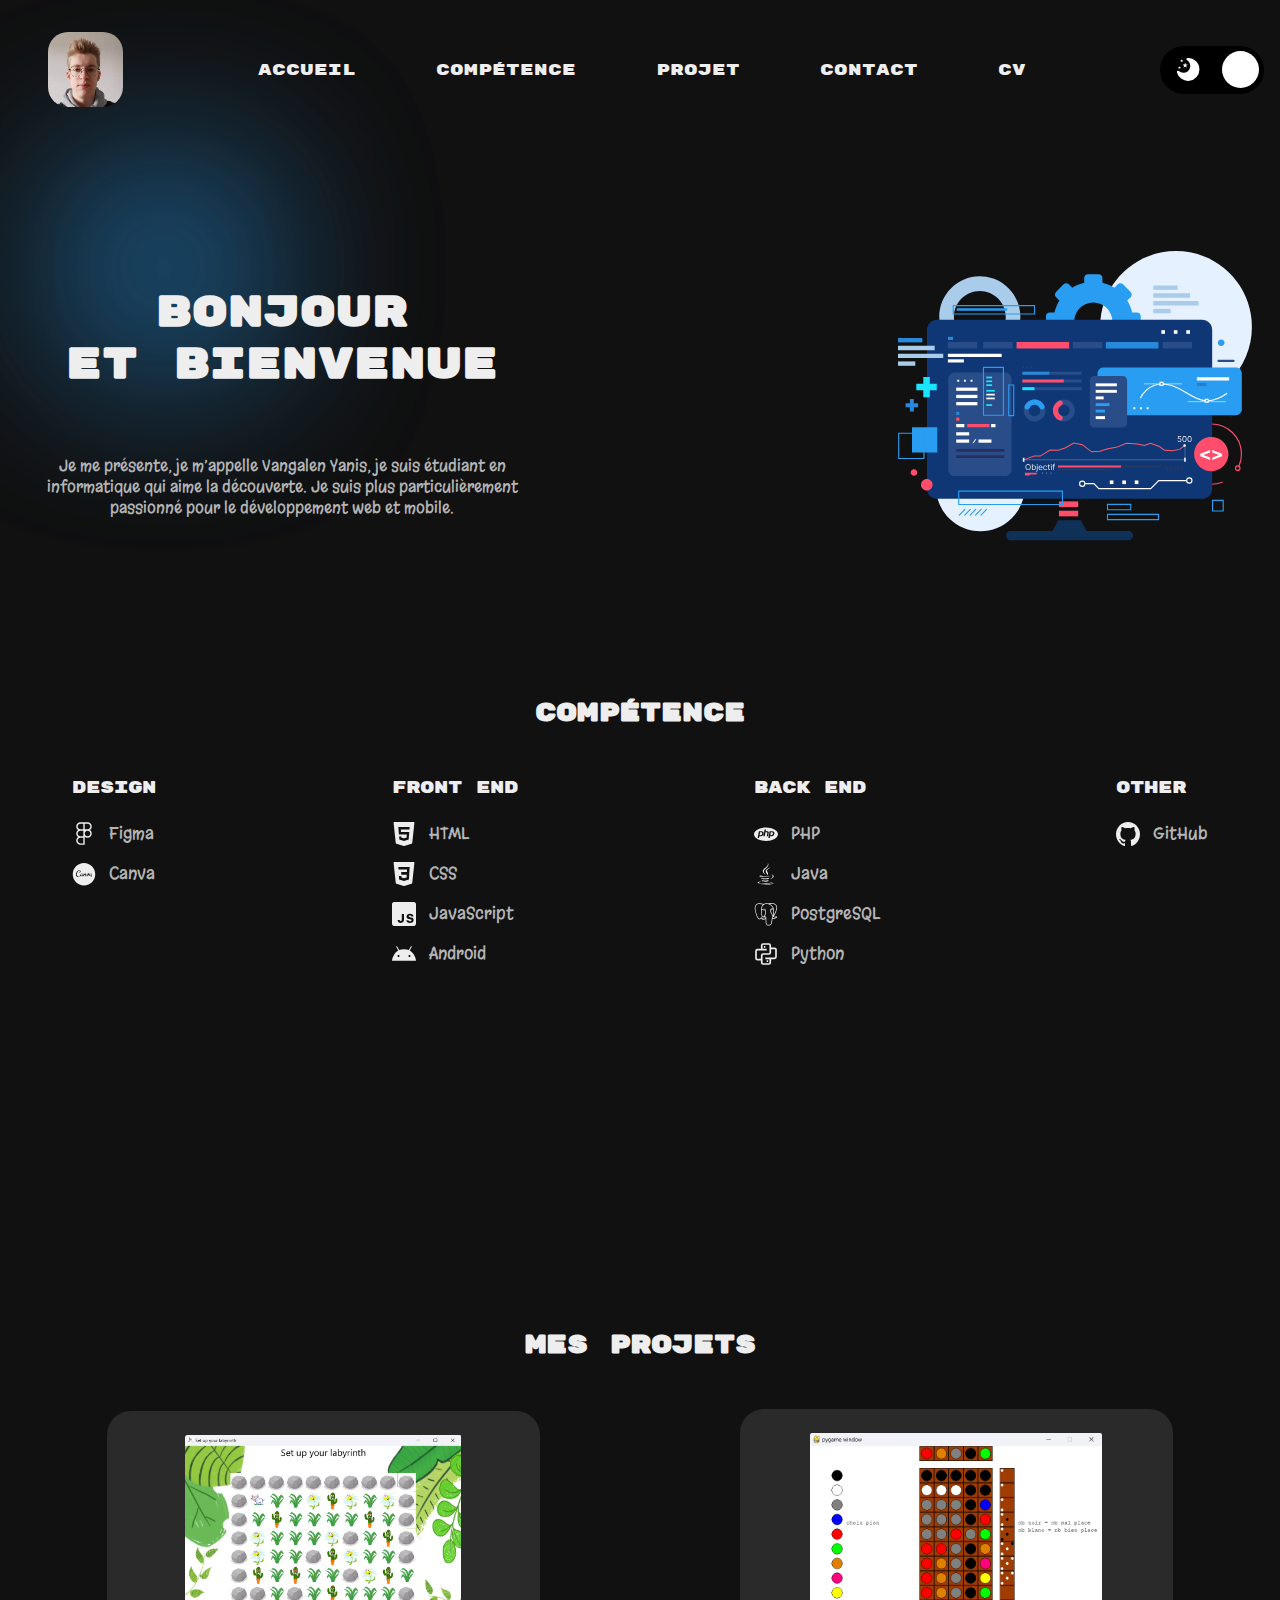
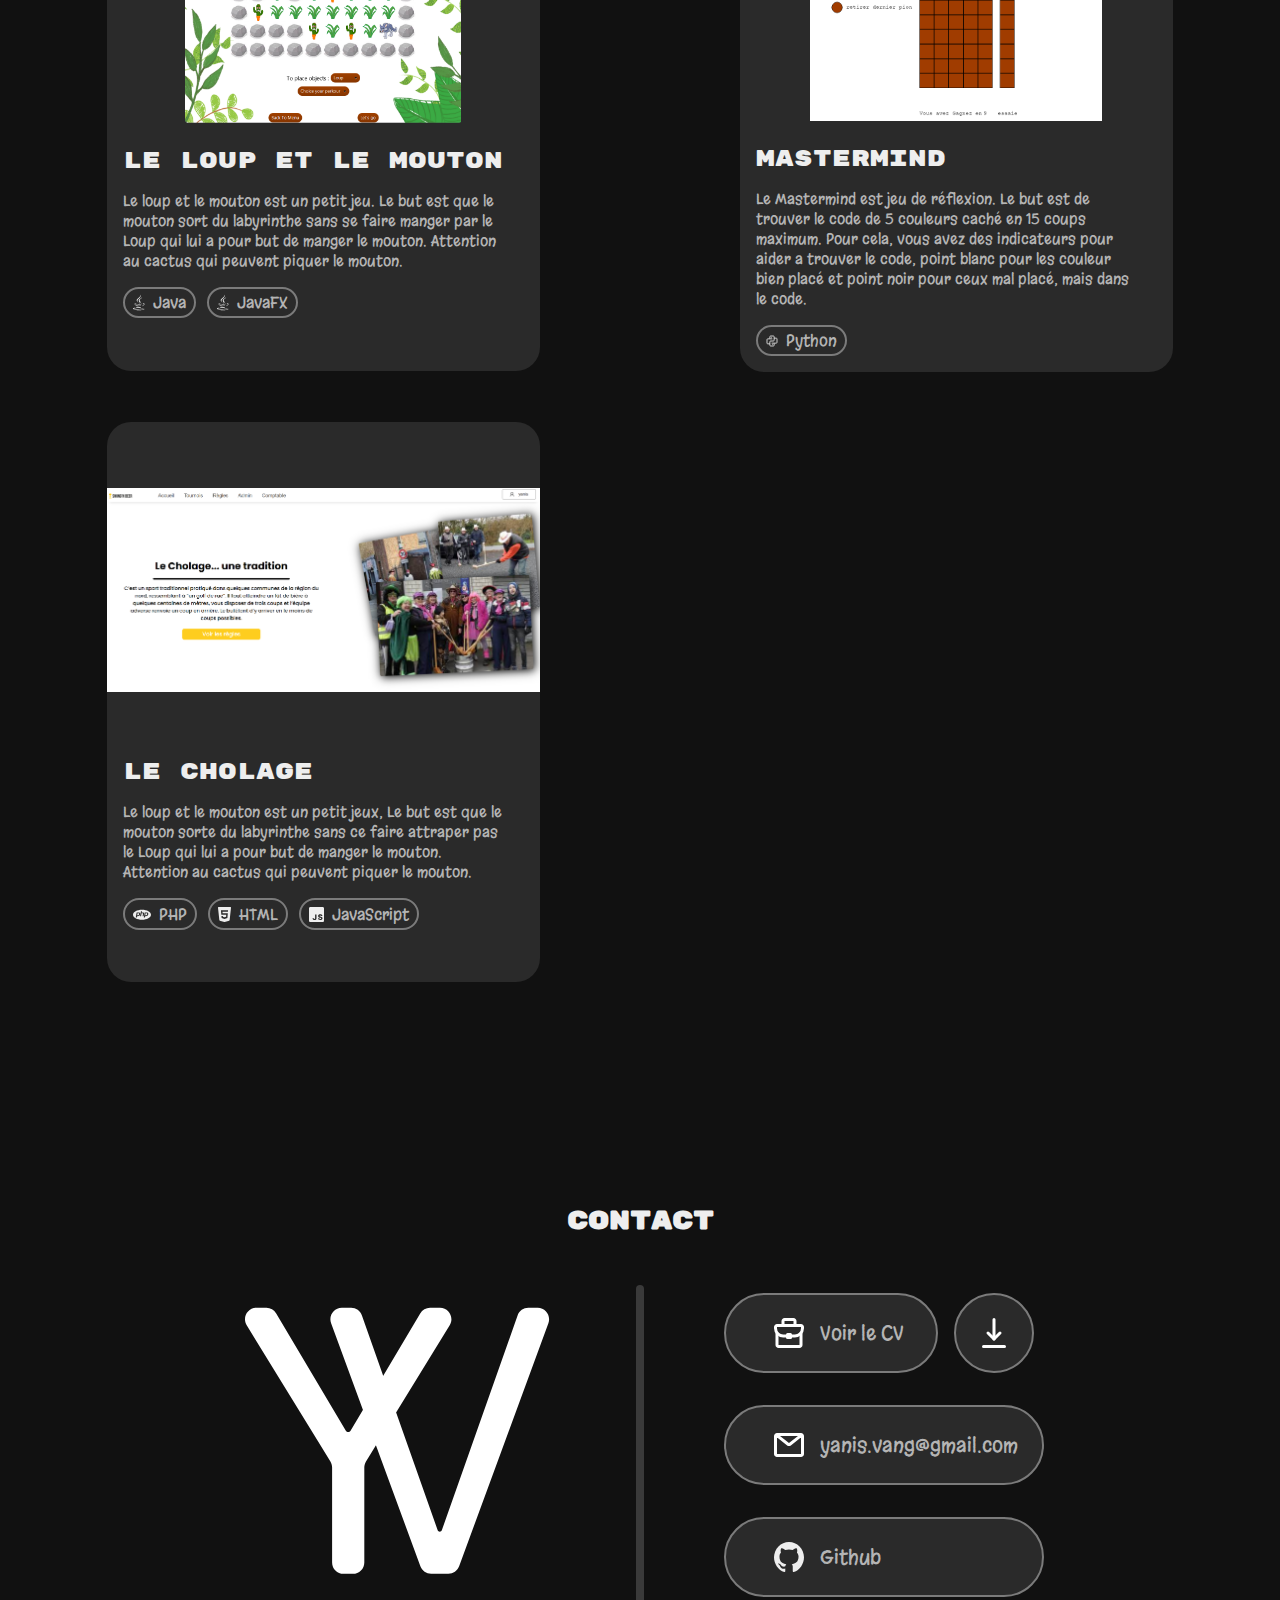
==== commit ae786beb: "light mode" ====
--- a/index.html
+++ b/index.html
@@ -45,7 +45,7 @@
     <div id="test1">
         <header id="head" class="header">
             <div class="info">
-                <h1>Bonjour <br> et bienvenue</h1>
+                <h1 id="bonj">Bonjour <br> et bienvenue</h1>
                 <p>Je me présente, je m’appelle Vangalen Yanis, je suis étudiant en informatique qui aime la découverte. Je suis plus particulièrement passionné pour le développement web et mobile.</p>
             </div>
             <div class="header-picture">
--- a/style.css
+++ b/style.css
@@ -31,16 +31,28 @@
     --postrgessql: #EEEEEE;
     --python: #EEEEEE;
     --github: #EEEEEE;
-}
+
+    --fondlight1: ;
+    --fondlight2: ;
+}
+
+.colorh1{
+    background: linear-gradient(92.29deg, #287DD1 0%, #1AE5FF 100%);
+    -webkit-background-clip: text;
+    -webkit-text-fill-color: transparent;
+    background-clip: text;
+    text-fill-color: transparent;
+}
+
 
 #test1{
-    background-color: var(--background);
+    background-color: var(--fondlight1);
     border-radius: 0 0 50% 50% / 0 0 5em 5em;
 }
 
 #test2{
     z-index: -1;
-    background-color: #111111;
+    background-color: var(--fondlight2);
     height: 34.5em;
     position: relative;
     bottom: 5em;
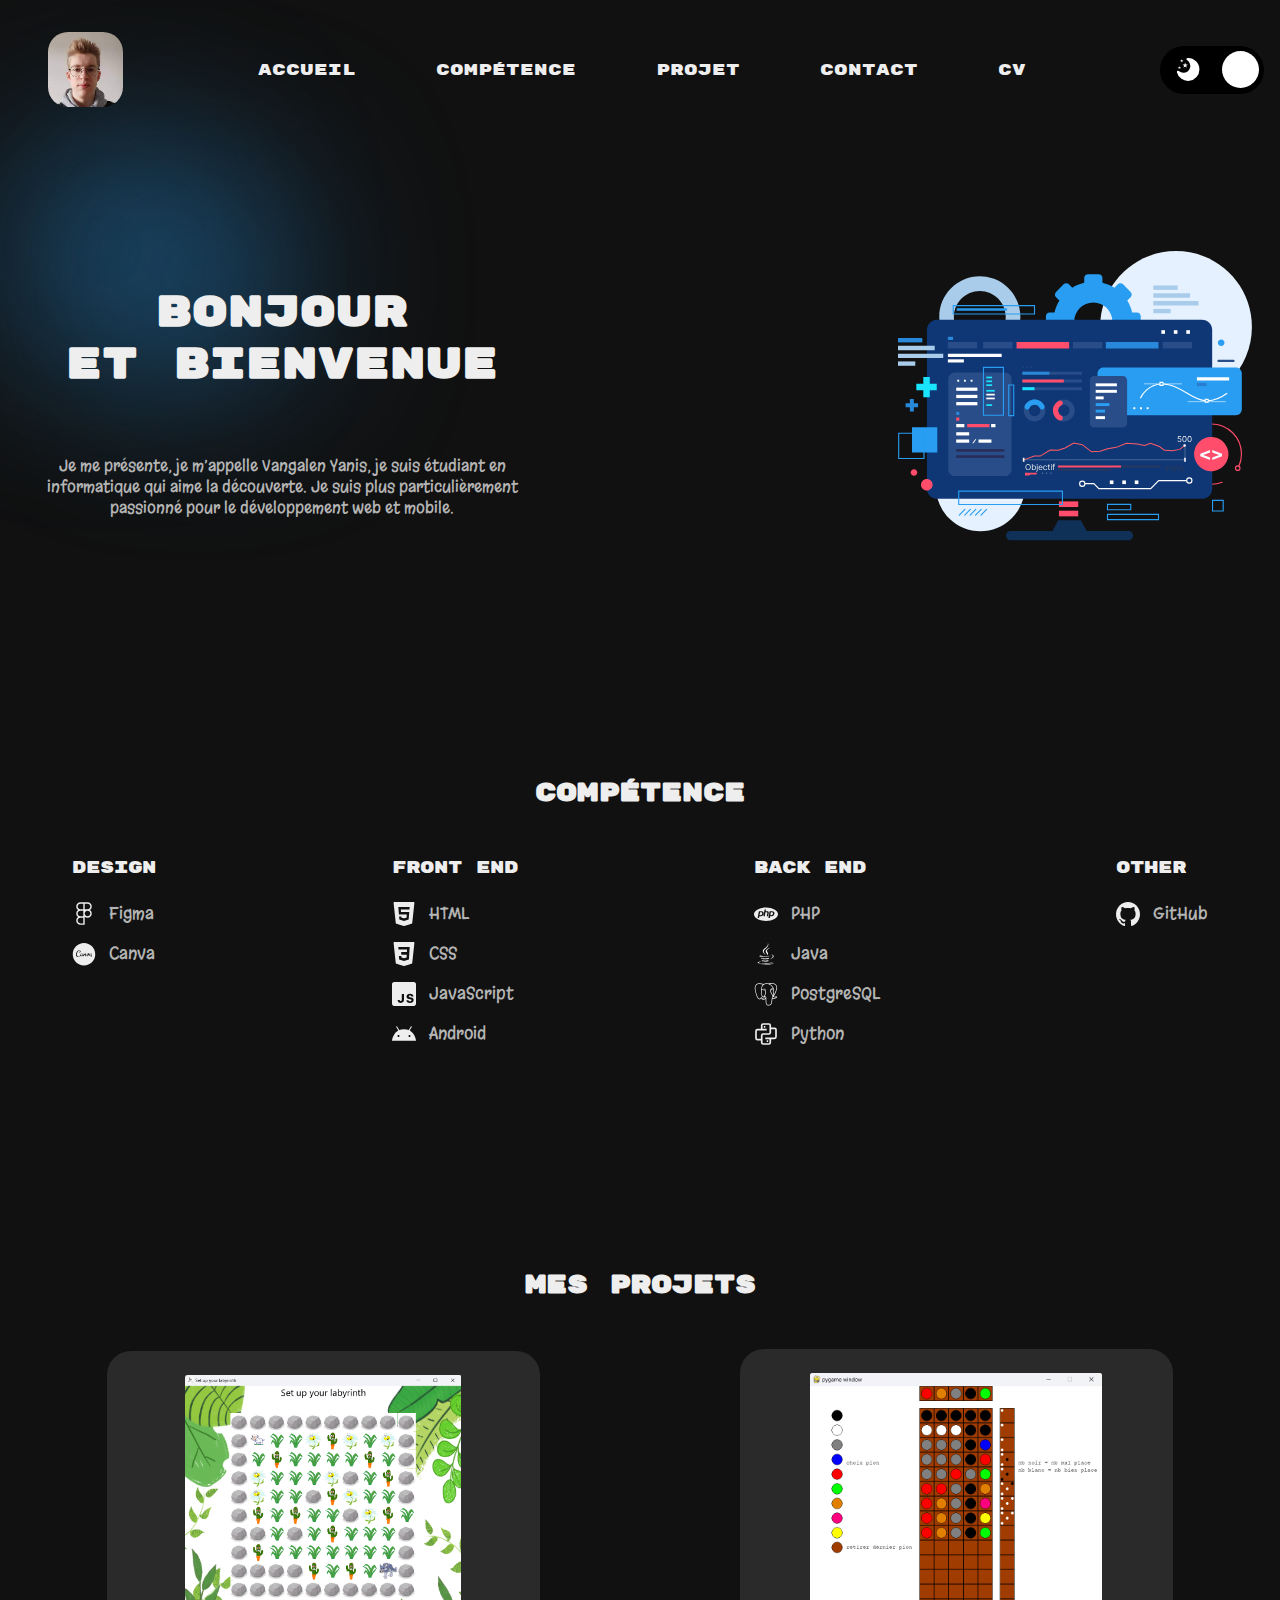
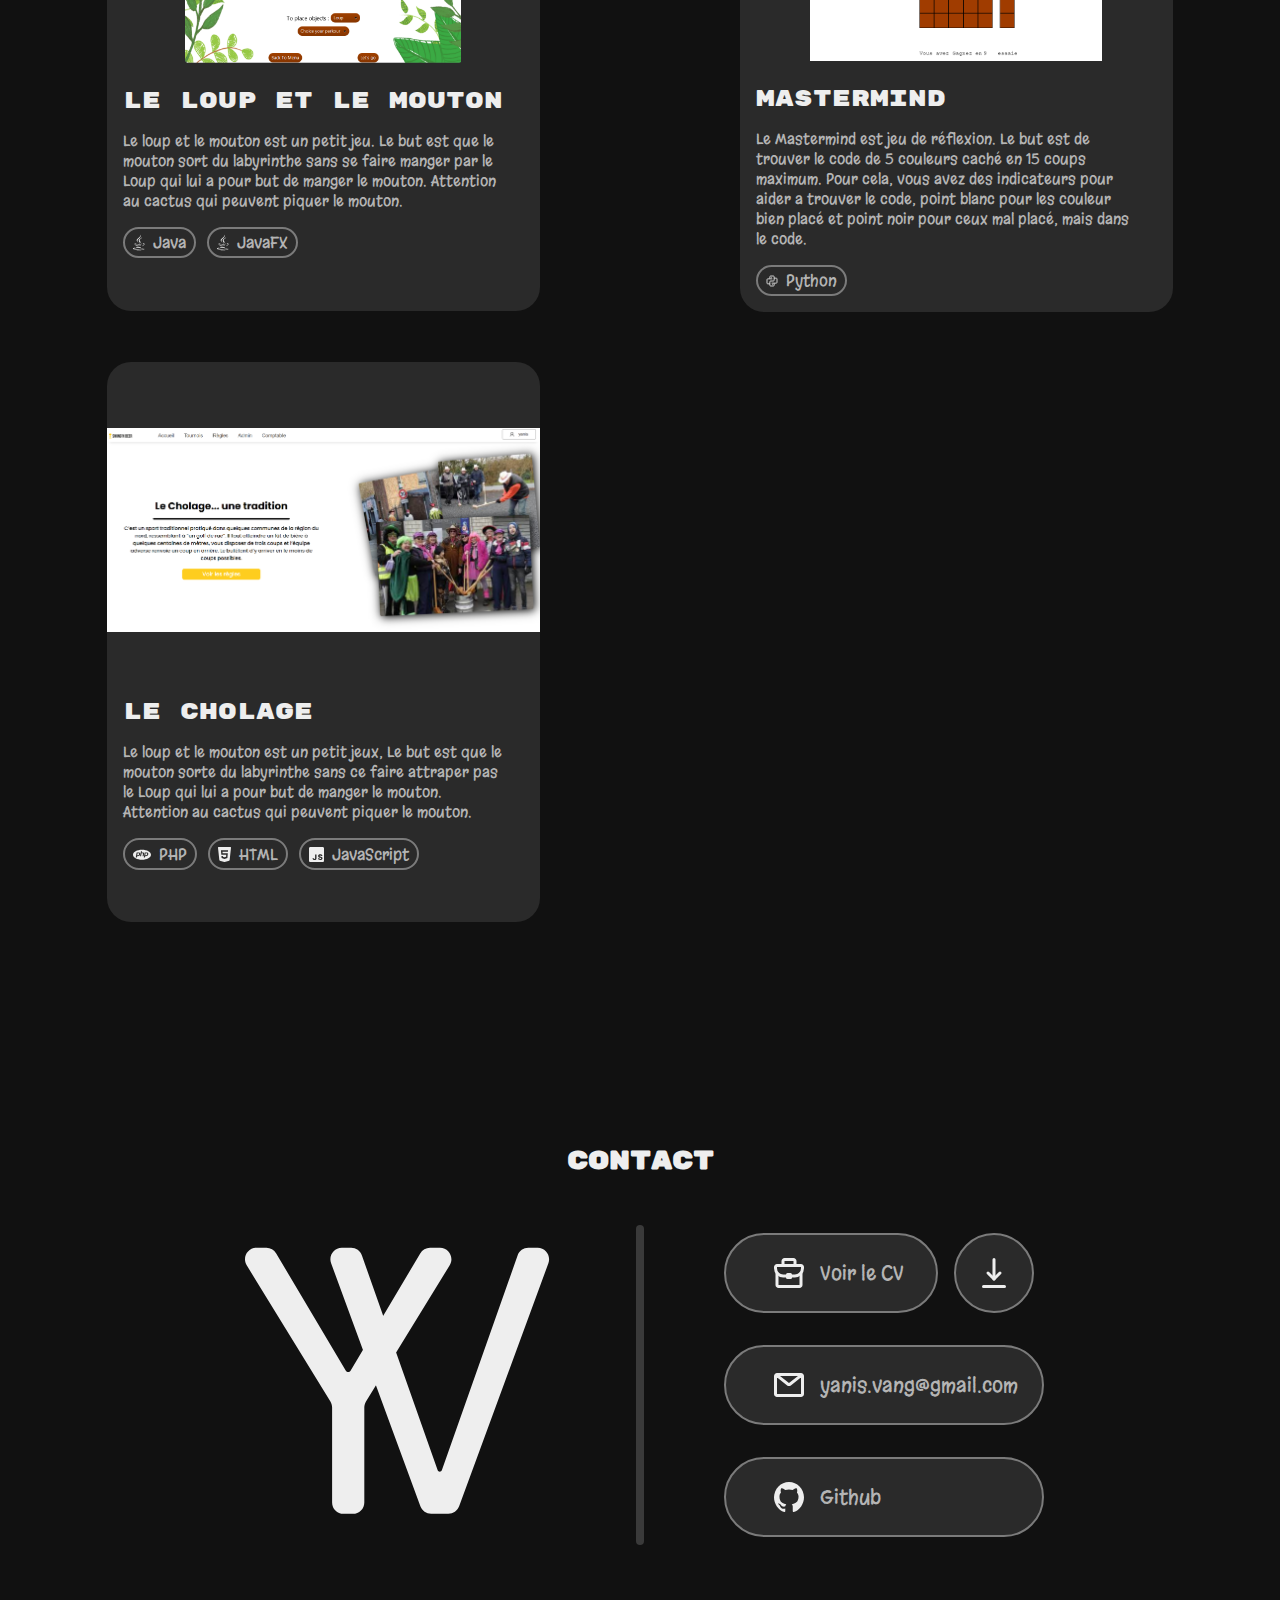
==== commit 6a596bf7: "light mode terminé" ====
--- a/index.html
+++ b/index.html
@@ -41,11 +41,11 @@
             </svg>
         </div>
     </nav>
-
-    <div id="test1">
+    <!--
+    <div id="test1">-->
         <header id="head" class="header">
             <div class="info">
-                <h1 id="bonj">Bonjour <br> et bienvenue</h1>
+                <h1 class="titleCat">Bonjour <br> et bienvenue</h1>
                 <p>Je me présente, je m’appelle Vangalen Yanis, je suis étudiant en informatique qui aime la découverte. Je suis plus particulièrement passionné pour le développement web et mobile.</p>
             </div>
             <div class="header-picture">
@@ -56,11 +56,13 @@
                 <div class="box" id="box2"></div>
             </div>
         </header>
+    <!--
     </div>
 
     <div id="test2">
+    -->
         <section id="competence" class="competence">
-            <h1 class="competenceTitle">Compétence</h1>
+            <h1 class="competenceTitle titleCat">Compétence</h1>
             <div class="competenceInfo">
                 <div class="competenceCat">
                     <p class="classTitle">design</p>
@@ -162,7 +164,8 @@
                 </div>
             </div>
         </section>
-    </div>
+    <!--
+    </div>-->
 
 
     <!--
@@ -210,7 +213,7 @@
     </section>
 -->
     <section id="project" class="myProjects">
-        <h1 class="projectTitle">mes projets</h1>
+        <h1 class="projectTitle titleCat">mes projets</h1>
         <div class="allCard">
             <!-- Card 1 -->
             <div class="card">
@@ -221,13 +224,21 @@
                     Attention au cactus qui peuvent piquer le mouton.</p>
                 <div class="language">
                     <div class="lang">
-                        <svg width="12" height="17" viewBox="0 0 12 17" fill="none" xmlns="http://www.w3.org/2000/svg">
+                        <svg id="java" width="12" height="17" viewBox="0 0 12 17" fill="none" xmlns="http://www.w3.org/2000/svg">
+                            <linearGradient id="linearJava" x1="5.73126" y1="0.790222" x2="5.73126" y2="16.3092" gradientUnits="userSpaceOnUse">
+                                <stop stop-color="#FF7A00"/>
+                                <stop offset="0.650881" stop-color="#495199"/>
+                            </linearGradient>
                             <path d="M3.69258 12.6889C3.69258 12.6889 3.09818 13.0351 4.11458 13.1512C5.34612 13.293 5.97597 13.2731 7.33183 13.0147C7.33183 13.0147 7.68779 13.2401 8.18652 13.4348C5.1441 14.7377 1.30186 13.3566 3.69209 12.6889H3.69258ZM3.32011 10.9892C3.32011 10.9892 2.65238 11.4821 3.66927 11.5856C4.98773 11.722 6.02405 11.7351 7.82231 11.3889C7.82231 11.3889 8.07046 11.6395 8.46284 11.7779C4.78523 12.8525 0.687066 11.8614 3.32011 10.9892ZM6.45382 8.10365C7.20217 8.96611 6.25618 9.74262 6.25618 9.74262C6.25618 9.74262 8.15836 8.75827 7.28569 7.52964C6.46936 6.38115 5.84194 5.81249 9.23061 3.84669C9.23061 3.84669 3.91159 5.17486 6.45334 8.10414L6.45382 8.10365ZM10.4757 13.9486C10.4757 13.9486 10.9162 14.3099 9.99255 14.5911C8.23703 15.1219 2.6854 15.2811 1.14258 14.611C0.58897 14.3706 1.6282 14.0345 1.95454 13.9661C2.29593 13.8903 2.49066 13.9059 2.49066 13.9059C1.87344 13.4707 -1.49532 14.7581 0.778848 15.1272C6.98315 16.1339 12.0866 14.6746 10.4757 13.9486ZM3.97812 9.22641C3.97812 9.22641 1.15326 9.89657 2.97629 10.1394C3.74794 10.2428 5.28348 10.2205 6.71509 10.0991C7.88301 10 9.05724 9.79021 9.05724 9.79021C9.05724 9.79021 8.64495 9.96698 8.34629 10.1724C5.47773 10.9261 -0.0632199 10.5745 1.53253 9.80333C2.88062 9.15308 3.97812 9.22641 3.97812 9.22641ZM9.04413 12.059C11.9579 10.5415 10.6098 9.08703 9.67155 9.28468C9.44088 9.32985 9.33745 9.37355 9.33745 9.37355C9.33745 9.37355 9.42097 9.23903 9.5856 9.18124C11.447 8.52614 12.8786 11.1106 8.98586 12.1353C8.98586 12.1329 9.03199 12.0945 9.04413 12.059ZM7.28618 0.67218C7.28618 0.67218 8.90039 2.2859 5.75356 4.76937C3.23221 6.76236 5.17907 7.89823 5.75356 9.19581C4.28164 7.86764 3.20162 6.69972 3.92519 5.61192C4.98967 4.01083 7.93643 3.23675 7.28618 0.67218ZM4.26367 16.164C7.06134 16.3408 11.3581 16.063 11.4625 14.7402C11.4625 14.7402 11.2649 15.2408 9.14757 15.64C6.76025 16.0902 3.8135 16.0368 2.06575 15.7488C2.06575 15.7488 2.42511 16.0445 4.26318 16.164H4.26367Z" fill="#EEEEEE"/>
                         </svg>
                         <p>Java</p>
                     </div>
                     <div class="lang">
-                        <svg width="12" height="17" viewBox="0 0 12 17" fill="none" xmlns="http://www.w3.org/2000/svg">
+                        <svg id="java" width="12" height="17" viewBox="0 0 12 17" fill="none" xmlns="http://www.w3.org/2000/svg">
+                            <linearGradient id="linearJava" x1="5.73126" y1="0.790222" x2="5.73126" y2="16.3092" gradientUnits="userSpaceOnUse">
+                                <stop stop-color="#FF7A00"/>
+                                <stop offset="0.650881" stop-color="#495199"/>
+                            </linearGradient>
                             <path d="M3.69258 12.6889C3.69258 12.6889 3.09818 13.0351 4.11458 13.1512C5.34612 13.293 5.97597 13.2731 7.33183 13.0147C7.33183 13.0147 7.68779 13.2401 8.18652 13.4348C5.1441 14.7377 1.30186 13.3566 3.69209 12.6889H3.69258ZM3.32011 10.9892C3.32011 10.9892 2.65238 11.4821 3.66927 11.5856C4.98773 11.722 6.02405 11.7351 7.82231 11.3889C7.82231 11.3889 8.07046 11.6395 8.46284 11.7779C4.78523 12.8525 0.687066 11.8614 3.32011 10.9892ZM6.45382 8.10365C7.20217 8.96611 6.25618 9.74262 6.25618 9.74262C6.25618 9.74262 8.15836 8.75827 7.28569 7.52964C6.46936 6.38115 5.84194 5.81249 9.23061 3.84669C9.23061 3.84669 3.91159 5.17486 6.45334 8.10414L6.45382 8.10365ZM10.4757 13.9486C10.4757 13.9486 10.9162 14.3099 9.99255 14.5911C8.23703 15.1219 2.6854 15.2811 1.14258 14.611C0.58897 14.3706 1.6282 14.0345 1.95454 13.9661C2.29593 13.8903 2.49066 13.9059 2.49066 13.9059C1.87344 13.4707 -1.49532 14.7581 0.778848 15.1272C6.98315 16.1339 12.0866 14.6746 10.4757 13.9486ZM3.97812 9.22641C3.97812 9.22641 1.15326 9.89657 2.97629 10.1394C3.74794 10.2428 5.28348 10.2205 6.71509 10.0991C7.88301 10 9.05724 9.79021 9.05724 9.79021C9.05724 9.79021 8.64495 9.96698 8.34629 10.1724C5.47773 10.9261 -0.0632199 10.5745 1.53253 9.80333C2.88062 9.15308 3.97812 9.22641 3.97812 9.22641ZM9.04413 12.059C11.9579 10.5415 10.6098 9.08703 9.67155 9.28468C9.44088 9.32985 9.33745 9.37355 9.33745 9.37355C9.33745 9.37355 9.42097 9.23903 9.5856 9.18124C11.447 8.52614 12.8786 11.1106 8.98586 12.1353C8.98586 12.1329 9.03199 12.0945 9.04413 12.059ZM7.28618 0.67218C7.28618 0.67218 8.90039 2.2859 5.75356 4.76937C3.23221 6.76236 5.17907 7.89823 5.75356 9.19581C4.28164 7.86764 3.20162 6.69972 3.92519 5.61192C4.98967 4.01083 7.93643 3.23675 7.28618 0.67218ZM4.26367 16.164C7.06134 16.3408 11.3581 16.063 11.4625 14.7402C11.4625 14.7402 11.2649 15.2408 9.14757 15.64C6.76025 16.0902 3.8135 16.0368 2.06575 15.7488C2.06575 15.7488 2.42511 16.0445 4.26318 16.164H4.26367Z" fill="#EEEEEE"/>
                         </svg>
                         <p>JavaFX</p>
@@ -245,7 +256,11 @@
                     pour ceux mal placé, mais dans le code.</p>
                 <div class="language">
                     <div class="lang">
-                        <svg width="12" height="12" viewBox="0 0 12 12" fill="none" xmlns="http://www.w3.org/2000/svg">
+                        <svg id="python" width="12" height="12" viewBox="0 0 12 12" fill="none" xmlns="http://www.w3.org/2000/svg">
+                            <linearGradient id="linearPython" x1="1" y1="1" x2="11" y2="11" gradientUnits="userSpaceOnUse">
+                                <stop offset="0.49603" stop-color="#284D89"/>
+                                <stop offset="0.501359" stop-color="#FFA800"/>
+                            </linearGradient>
                             <path d="M4.92857 2.42857H5.64286M3.85714 3.5V1.71429C3.85714 1.3198 4.17694 1 4.57143 1H7.42857C7.82307 1 8.14286 1.3198 8.14286 1.71429V5.28571C8.14286 5.6802 7.82307 6 7.42857 6H4.57143C4.17694 6 3.85714 6.3198 3.85714 6.71429V10.2857C3.85714 10.6802 4.17694 11 4.57143 11H7.42857C7.82307 11 8.14286 10.6802 8.14286 10.2857V8.5M6.35714 3.85714H1.71429C1.3198 3.85714 1 4.17694 1 4.57143V8.14286C1 8.53736 1.3198 8.85714 1.71429 8.85714H3.85714M5.64286 8.14286H10.2857C10.6802 8.14286 11 7.82307 11 7.42857V3.85714C11 3.46266 10.6802 3.14286 10.2857 3.14286H8.14286M6.35714 9.57143H7.07143" stroke="#EEEEEE" stroke-width="0.84211"/>
                         </svg>
                         <p>Python</p>
@@ -261,19 +276,23 @@
                     Attention au cactus qui peuvent piquer le mouton.</p>
                 <div class="language">
                     <div class="lang">
-                        <svg width="18" height="11" viewBox="0 0 18 11" fill="none" xmlns="http://www.w3.org/2000/svg">
+                        <svg id="php" width="18" height="11" viewBox="0 0 18 11" fill="none" xmlns="http://www.w3.org/2000/svg">
                             <path d="M5.25881 4.25167H4.5495L4.16306 6.34946H4.79306C5.20875 6.34946 5.51925 6.26629 5.72456 6.09934C5.9265 5.93537 6.06431 5.65673 6.13462 5.26997C6.20438 4.89865 6.17231 4.63546 6.04406 4.481C5.91187 4.3295 5.65088 4.25167 5.25881 4.25167ZM9 0.67218C4.02806 0.67218 0 2.91256 0 5.67218C0 8.4318 4.02806 10.6722 9 10.6722C13.9719 10.6722 18 8.4318 18 5.67218C18 2.91256 13.9719 0.67218 9 0.67218ZM6.55369 6.57582C6.36019 6.77365 6.12337 6.92218 5.868 7.0113C5.616 7.09507 5.29425 7.14141 4.90444 7.14141H4.01625L3.77325 8.4722H2.73881L3.66188 3.4627H5.64806C6.246 3.4627 6.6825 3.62667 6.95756 3.95759C7.23038 4.28851 7.31531 4.7531 7.20337 5.3472C7.16287 5.58247 7.08356 5.80823 6.97556 6.01914C6.867 6.21935 6.72975 6.4059 6.55312 6.57582H6.55369ZM9.57431 7.14141L9.98156 4.92361C10.0283 4.6723 10.0108 4.50001 9.92812 4.40614C9.84937 4.31643 9.67612 4.27009 9.41287 4.27009H8.59556L8.0685 7.14141H7.04025L7.96275 2.12893H8.98819L8.74237 3.4627H9.65644C10.2341 3.4627 10.629 3.56786 10.8461 3.77817C11.0661 3.99205 11.1302 4.33485 11.0458 4.80894L10.6144 7.142L9.57431 7.14141ZM15.2691 5.3472C15.2286 5.58247 15.1521 5.80823 15.0413 6.01914C14.9355 6.21935 14.7954 6.4059 14.6222 6.57582C14.4259 6.77068 14.1919 6.92218 13.9337 7.0113C13.6817 7.09507 13.3594 7.14141 12.9701 7.14141H12.0853L11.8395 8.4722H10.8051L11.7281 3.4627H13.7143C14.3123 3.4627 14.7487 3.62667 15.0238 3.96115C15.2966 4.2891 15.381 4.7531 15.2691 5.3472ZM13.3245 4.25167H12.618L12.2316 6.34946H12.8588C13.2773 6.34946 13.5878 6.26629 13.7903 6.09934C13.995 5.93537 14.1328 5.65673 14.2037 5.26997C14.2734 4.89865 14.2414 4.63546 14.1092 4.481C13.9809 4.3295 13.7171 4.25167 13.3245 4.25167Z" fill="#EEEEEE"/>
                         </svg>
                         <p>PHP</p>
                     </div>
                     <div class="lang">
-                        <svg width="13" height="15" viewBox="0 0 13 15" fill="none" xmlns="http://www.w3.org/2000/svg">
+                        <svg id="html" width="13" height="15" viewBox="0 0 13 15" fill="none" xmlns="http://www.w3.org/2000/svg">
+                            <linearGradient id="linearHtml" x1="0%" y1="0%" x2="100%" y2="0%">
+                                <stop offset="0%" style="stop-color:#FF7A00" />
+                                <stop offset="100%" style="stop-color:#FFA800" />
+                            </linearGradient>
                             <path d="M12.8452 0.208472C12.7296 0.0757512 12.5647 0 12.3919 0H0.608463C0.43566 0 0.270766 0.0757512 0.155159 0.208472C0.039551 0.341194 -0.0152106 0.518364 0.00365169 0.694908L1.34348 13.105C1.37026 13.3573 1.54367 13.5682 1.78097 13.6377L6.33226 14.9756C6.38703 14.9919 6.44361 15 6.49959 15C6.55557 15 6.61216 14.9919 6.66692 14.9756L11.2182 13.6377C11.4555 13.5682 11.6283 13.3573 11.6557 13.105L12.9961 0.694908C13.0156 0.518364 12.9608 0.341194 12.8452 0.208472ZM9.92523 4.6515H4.49167L4.62066 6.24291H9.79441L9.40621 10.9445L6.50203 11.8948L6.47343 11.8854L3.60149 10.9432L3.4445 9.02755H4.85127L4.91272 9.77191L6.51724 10.1356L8.09376 9.77129L8.26109 7.75981H3.33863L2.95773 3.13022H10.0518L9.92523 4.6515Z" fill="#EEEEEE"/>
                         </svg>
                         <p>HTML</p>
                     </div>
                     <div class="lang">
-                        <svg width="15" height="15" viewBox="0 0 15 15" fill="none" xmlns="http://www.w3.org/2000/svg">
+                        <svg id="js" width="15" height="15" viewBox="0 0 15 15" fill="none" xmlns="http://www.w3.org/2000/svg">
                             <path d="M13.6364 0H1.36364C0.610227 0 0 0.610227 0 1.36364V13.6364C0 14.3898 0.610227 15 1.36364 15H13.6364C14.3898 15 15 14.3898 15 13.6364V1.36364C15 0.610227 14.3898 0 13.6364 0ZM7.5 11.1682C7.5 12.3798 6.75682 13.0589 5.52273 13.0589C4.30364 13.0589 3.52705 12.3464 3.52705 11.1941H4.84773C4.85114 11.6216 5.10614 11.8916 5.50023 11.8916C5.90523 11.8916 6.12273 11.6366 6.12273 11.1566V7.49864H7.5V11.1682ZM11.237 13.0589C9.86727 13.0589 9.00545 12.4139 8.98227 11.3707H10.2955C10.3289 11.7648 10.7223 12.0157 11.293 12.0157C11.807 12.0157 12.1602 11.7682 12.1602 11.4116C12.1602 11.1116 11.9236 10.95 11.3045 10.8266L10.592 10.6841C9.60136 10.4966 9.09136 9.95659 9.09136 9.105C9.09136 8.04682 9.93955 7.35273 11.2445 7.35273C12.5127 7.35273 13.3902 8.03932 13.4127 9.04091H12.1411C12.1111 8.65841 11.747 8.39182 11.2623 8.39182C10.7789 8.39182 10.4605 8.62091 10.4605 8.98091C10.4605 9.2775 10.7005 9.45 11.2705 9.5625L11.9673 9.6975C13.037 9.90409 13.517 10.3875 13.517 11.2466C13.5177 12.3764 12.6552 13.0589 11.237 13.0589Z" fill="#EEEEEE"/>
                         </svg>
                         <p>JavaScript</p>
@@ -284,7 +303,7 @@
     </section>
 
     <section id="contact" class="contact">
-        <h1 class="contactTitle">Contact</h1>
+        <h1 class="contactTitle titleCat">Contact</h1>
         <div class="allContact">
             <div class="logo">
                 <svg width="28" height="24" viewBox="0 0 28 24" fill="none" xmlns="http://www.w3.org/2000/svg">
@@ -296,7 +315,7 @@
             <div class="contactLink">
                 <div class="cv">
                     <a class="linkContact" href="CV.html">
-                        <svg width="20" height="20" viewBox="0 0 20 20" fill="none" xmlns="http://www.w3.org/2000/svg">
+                        <svg id="cv" width="20" height="20" viewBox="0 0 20 20" fill="none" xmlns="http://www.w3.org/2000/svg">
                             <path d="M18 10V18C18 18.2652 17.8946 18.5196 17.7071 18.7071C17.5196 18.8946 17.2652 19 17 19H3C2.73478 19 2.48043 18.8946 2.29289 18.7071C2.10536 18.5196 2 18.2652 2 18V10" stroke="white" stroke-width="2" stroke-linecap="round" stroke-linejoin="round"/>
                             <path d="M7 1H13C13.2652 1 13.5196 1.10536 13.7071 1.29289C13.8946 1.48043 14 1.73478 14 2V5H6V2C6 1.73478 6.10536 1.48043 6.29289 1.29289C6.48043 1.10536 6.73478 1 7 1Z" stroke="white" stroke-width="2" stroke-linecap="round" stroke-linejoin="round"/>
                             <path d="M11 12H13.88C15.2379 12 16.5402 11.4606 17.5004 10.5004C18.4606 9.5402 19 8.23791 19 6.88V6C19 5.73478 18.8946 5.48043 18.7071 5.29289C18.5196 5.10536 18.2652 5 18 5H2C1.73478 5 1.48043 5.10536 1.29289 5.29289C1.10536 5.48043 1 5.73478 1 6V6.88C1 8.23791 1.53943 9.5402 2.49961 10.5004C3.4598 11.4606 4.76209 12 6.12 12H9" stroke="white" stroke-width="2" stroke-linecap="round" stroke-linejoin="round"/>
@@ -305,20 +324,20 @@
                         <p>Voir le CV</p>
                     </a>
                     <a class="linkContactCVDowload" href="CV_Stage.pdf" title="Pdf">
-                        <svg width="16" height="20" viewBox="0 0 16 20" fill="none" xmlns="http://www.w3.org/2000/svg">
+                        <svg id="cvDown" width="16" height="20" viewBox="0 0 16 20" fill="none" xmlns="http://www.w3.org/2000/svg">
                             <path d="M4 10L8 14L12 10" stroke="white" stroke-width="2" stroke-linecap="round" stroke-linejoin="round"/>
                             <path d="M8 1V14M1 19H15" stroke="white" stroke-width="2" stroke-linecap="round" stroke-linejoin="round"/>
                         </svg>
                     </a>
                 </div>
                 <a class="linkContact" href="mailto:yanis.vang@gmail.com">
-                    <svg width="20" height="16" viewBox="0 0 20 16" fill="none" xmlns="http://www.w3.org/2000/svg">
+                    <svg id="mail" width="20" height="16" viewBox="0 0 20 16" fill="none" xmlns="http://www.w3.org/2000/svg">
                         <path d="M1.68 1.45L9.38 7.51C9.55655 7.64951 9.77499 7.7254 10 7.7254C10.225 7.7254 10.4435 7.64951 10.62 7.51L18.32 1.45M18 15H2C1.73478 15 1.48043 14.8946 1.29289 14.7071C1.10536 14.5196 1 14.2652 1 14V2C1 1.73478 1.10536 1.48043 1.29289 1.29289C1.48043 1.10536 1.73478 1 2 1H18C18.2652 1 18.5196 1.10536 18.7071 1.29289C18.8946 1.48043 19 1.73478 19 2V14C19 14.2652 18.8946 14.5196 18.7071 14.7071C18.5196 14.8946 18.2652 15 18 15Z" stroke="white" stroke-width="2" stroke-linecap="round" stroke-linejoin="round"/>
                     </svg>
                     <p>yanis.vang@gmail.com</p>
                 </a>
                 <a class="linkContact" href="https://github.com/YanisVanga">
-                    <svg width="15" height="15" viewBox="0 0 15 15" fill="none" xmlns="http://www.w3.org/2000/svg">
+                    <svg id="githubCon" width="15" height="15" viewBox="0 0 15 15" fill="none" xmlns="http://www.w3.org/2000/svg">
                         <path d="M7.5 0.000401754C5.53191 -0.020531 3.63639 0.777282 2.23004 2.2185C0.823695 3.65972 0.0215865 5.62642 0 7.68637C0.00758344 9.31432 0.507916 10.8979 1.42913 12.2096C2.35035 13.5213 3.64505 14.4936 5.12727 14.987C5.50227 15.0583 5.63864 14.8228 5.63864 14.6159C5.63864 14.4089 5.63864 13.9522 5.63864 13.3099C3.55227 13.7738 3.10909 12.2822 3.10909 12.2822C2.9702 11.814 2.67493 11.4138 2.27727 11.1547C1.59545 10.6837 2.33182 10.6908 2.33182 10.6908C2.56749 10.7238 2.79297 10.8122 2.99135 10.9494C3.18973 11.0866 3.35585 11.269 3.47727 11.483C3.68886 11.867 4.03605 12.1487 4.4441 12.2675C4.85215 12.3863 5.28845 12.3326 5.65909 12.1181C5.69721 11.7273 5.86629 11.3632 6.13636 11.0905C4.47273 10.8978 2.72727 10.2412 2.72727 7.29386C2.7124 6.52504 2.9838 5.7803 3.48409 5.21715C3.25625 4.55708 3.28315 3.83005 3.55909 3.1904C3.55909 3.1904 4.19318 2.98344 5.60455 3.97541C6.83311 3.63274 8.12598 3.63274 9.35455 3.97541C10.7864 2.98344 11.4 3.1904 11.4 3.1904C11.6759 3.83005 11.7028 4.55708 11.475 5.21715C11.9869 5.76998 12.273 6.50972 12.2727 7.27959C12.2727 10.2341 10.5136 10.8835 8.86364 11.0762C9.04431 11.2598 9.18387 11.483 9.27228 11.7298C9.3607 11.9766 9.39578 12.2408 9.375 12.5035V14.6087C9.375 14.6087 9.51136 15.0583 9.88636 14.9798C11.3644 14.4834 12.6547 13.5108 13.5731 12.201C14.4915 10.8911 14.9909 9.31104 15 7.68637C14.9784 5.62642 14.1763 3.65972 12.77 2.2185C11.3636 0.777282 9.46809 -0.020531 7.5 0.000401754Z" fill="#EEEEEE"/>
                     </svg>
                     <p>Github</p>
--- a/style.css
+++ b/style.css
@@ -32,8 +32,12 @@
     --python: #EEEEEE;
     --github: #EEEEEE;
 
+    /*
+
     --fondlight1: ;
-    --fondlight2: ;
+    --fondlight2: ;*/
+
+    --logoContact: #EEEEEE;
 }
 
 .colorh1{
@@ -44,7 +48,7 @@
     text-fill-color: transparent;
 }
 
-
+/*
 #test1{
     background-color: var(--fondlight1);
     border-radius: 0 0 50% 50% / 0 0 5em 5em;
@@ -57,7 +61,7 @@
     position: relative;
     bottom: 5em;
 }
-
+*/
 
 
 *{
@@ -634,6 +638,14 @@
 .linkContact:hover,.linkContactCVDowload:hover{
     transform: scale(1.03);
     filter: drop-shadow(0px 0px 6px var(--flou));
+}
+
+.logo svg path,#githubCon path{
+    fill: var(--logoContact);
+}
+
+#cv path,#cvDown path,#mail path{
+    stroke: var(--logoContact);
 }
 
 /*
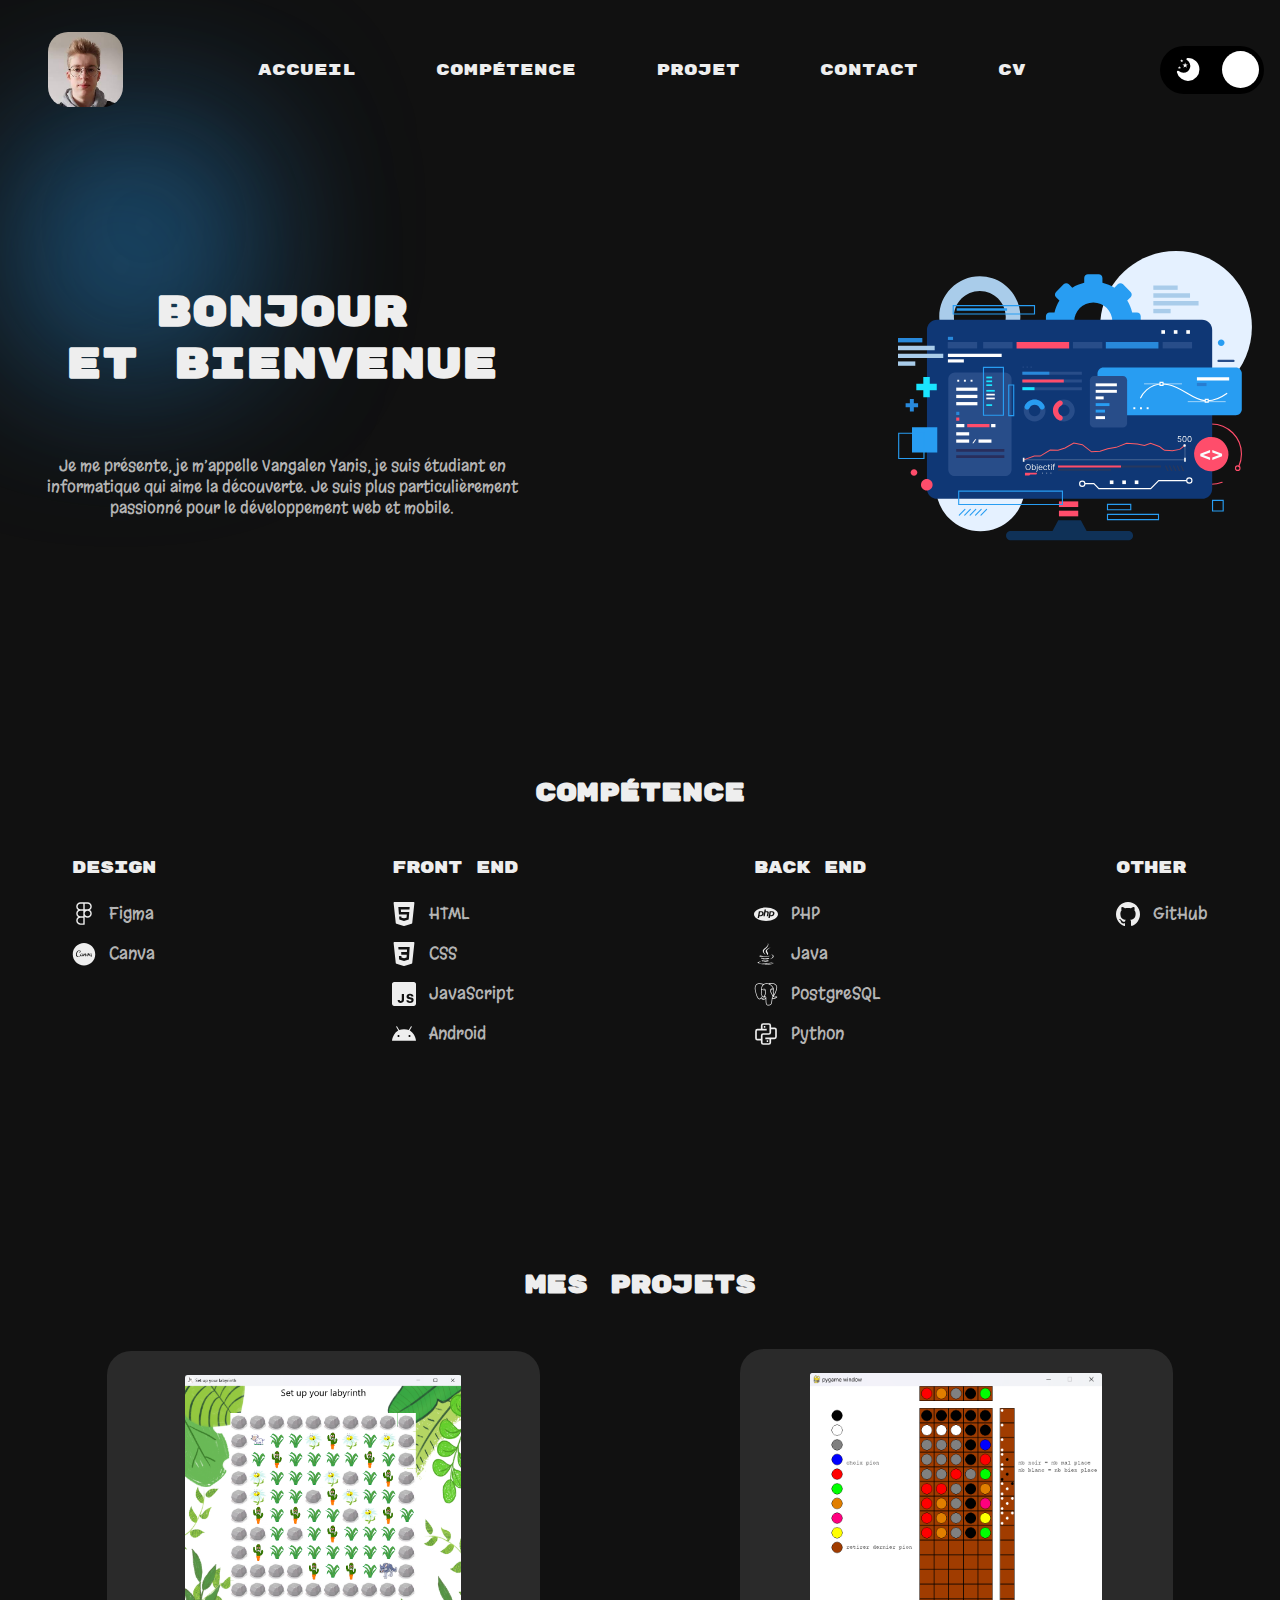
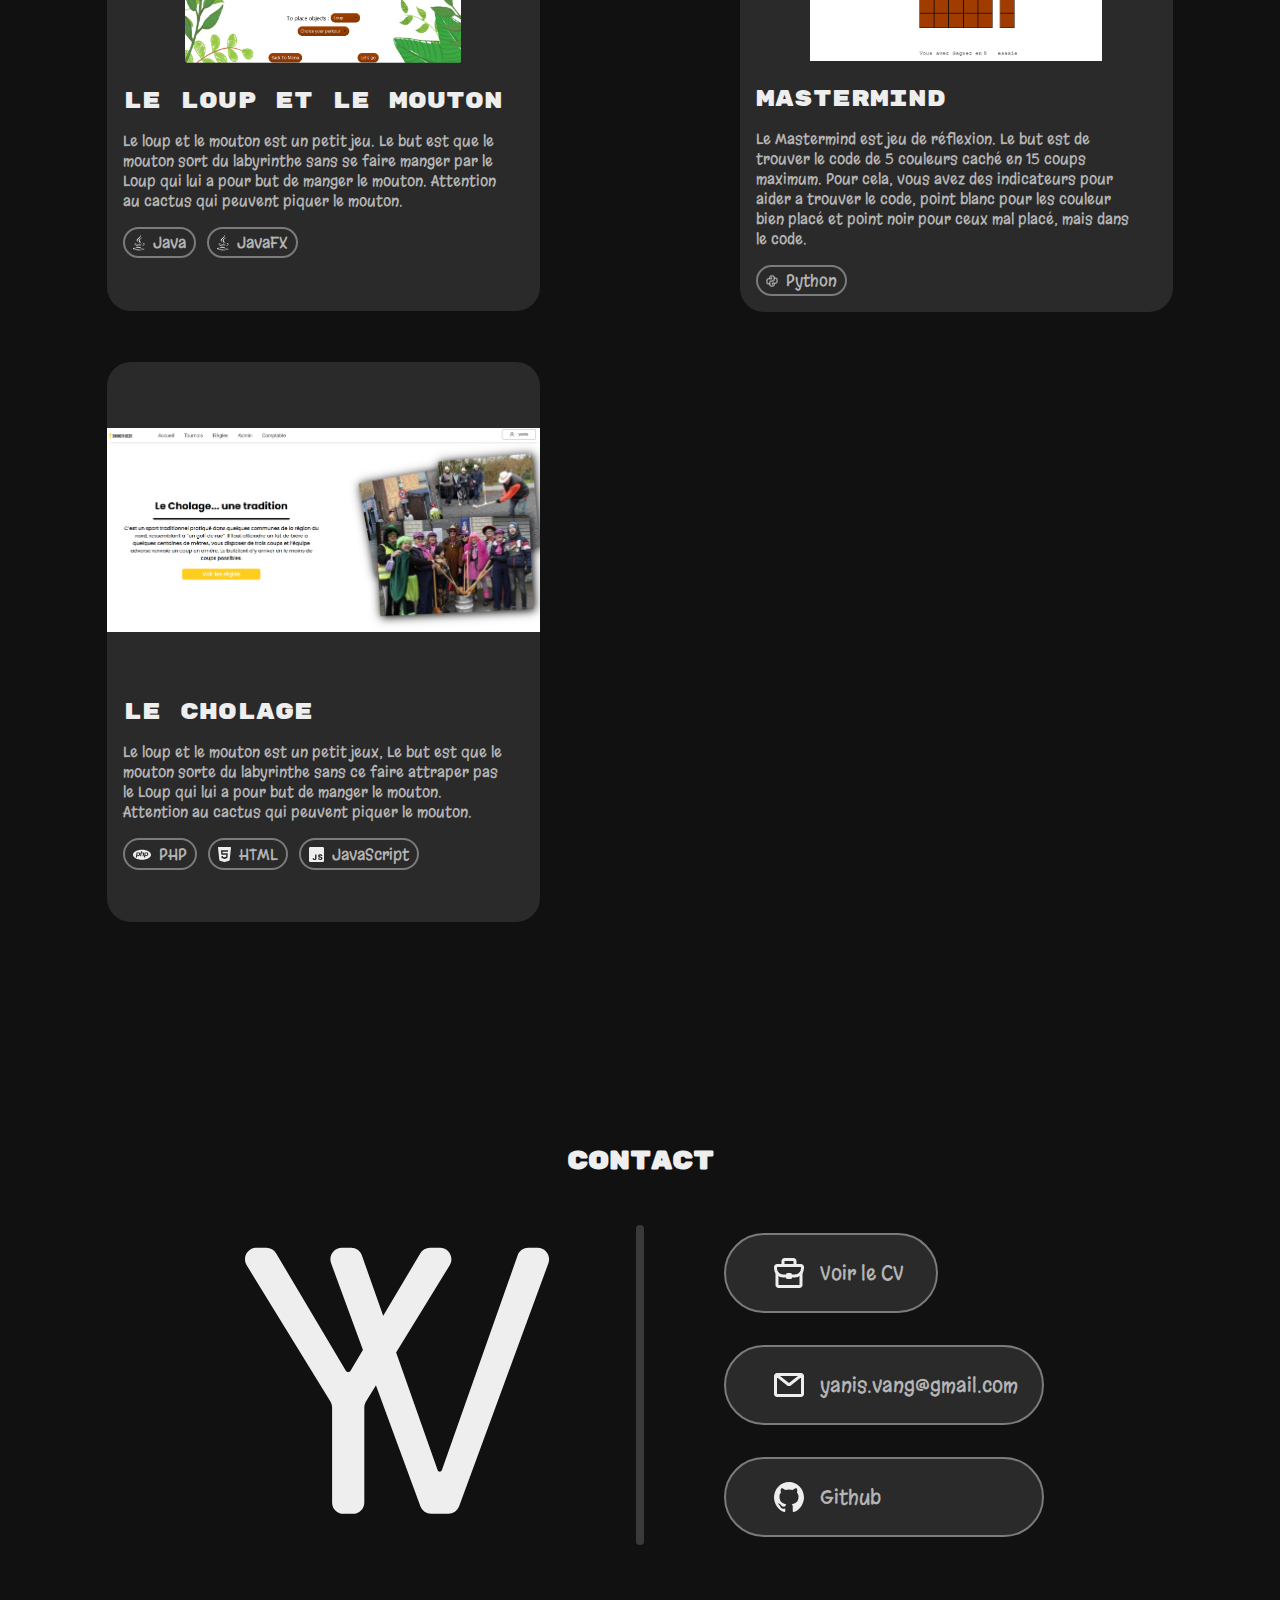
==== commit e9e31182: "Mise a jour du cv web et supression du cv pdf" ====
--- a/index.html
+++ b/index.html
@@ -323,12 +323,13 @@
                         </svg>
                         <p>Voir le CV</p>
                     </a>
+                    <!--
                     <a class="linkContactCVDowload" href="CV_Stage.pdf" title="Pdf">
                         <svg id="cvDown" width="16" height="20" viewBox="0 0 16 20" fill="none" xmlns="http://www.w3.org/2000/svg">
                             <path d="M4 10L8 14L12 10" stroke="white" stroke-width="2" stroke-linecap="round" stroke-linejoin="round"/>
                             <path d="M8 1V14M1 19H15" stroke="white" stroke-width="2" stroke-linecap="round" stroke-linejoin="round"/>
                         </svg>
-                    </a>
+                    </a>-->
                 </div>
                 <a class="linkContact" href="mailto:yanis.vang@gmail.com">
                     <svg id="mail" width="20" height="16" viewBox="0 0 20 16" fill="none" xmlns="http://www.w3.org/2000/svg">
